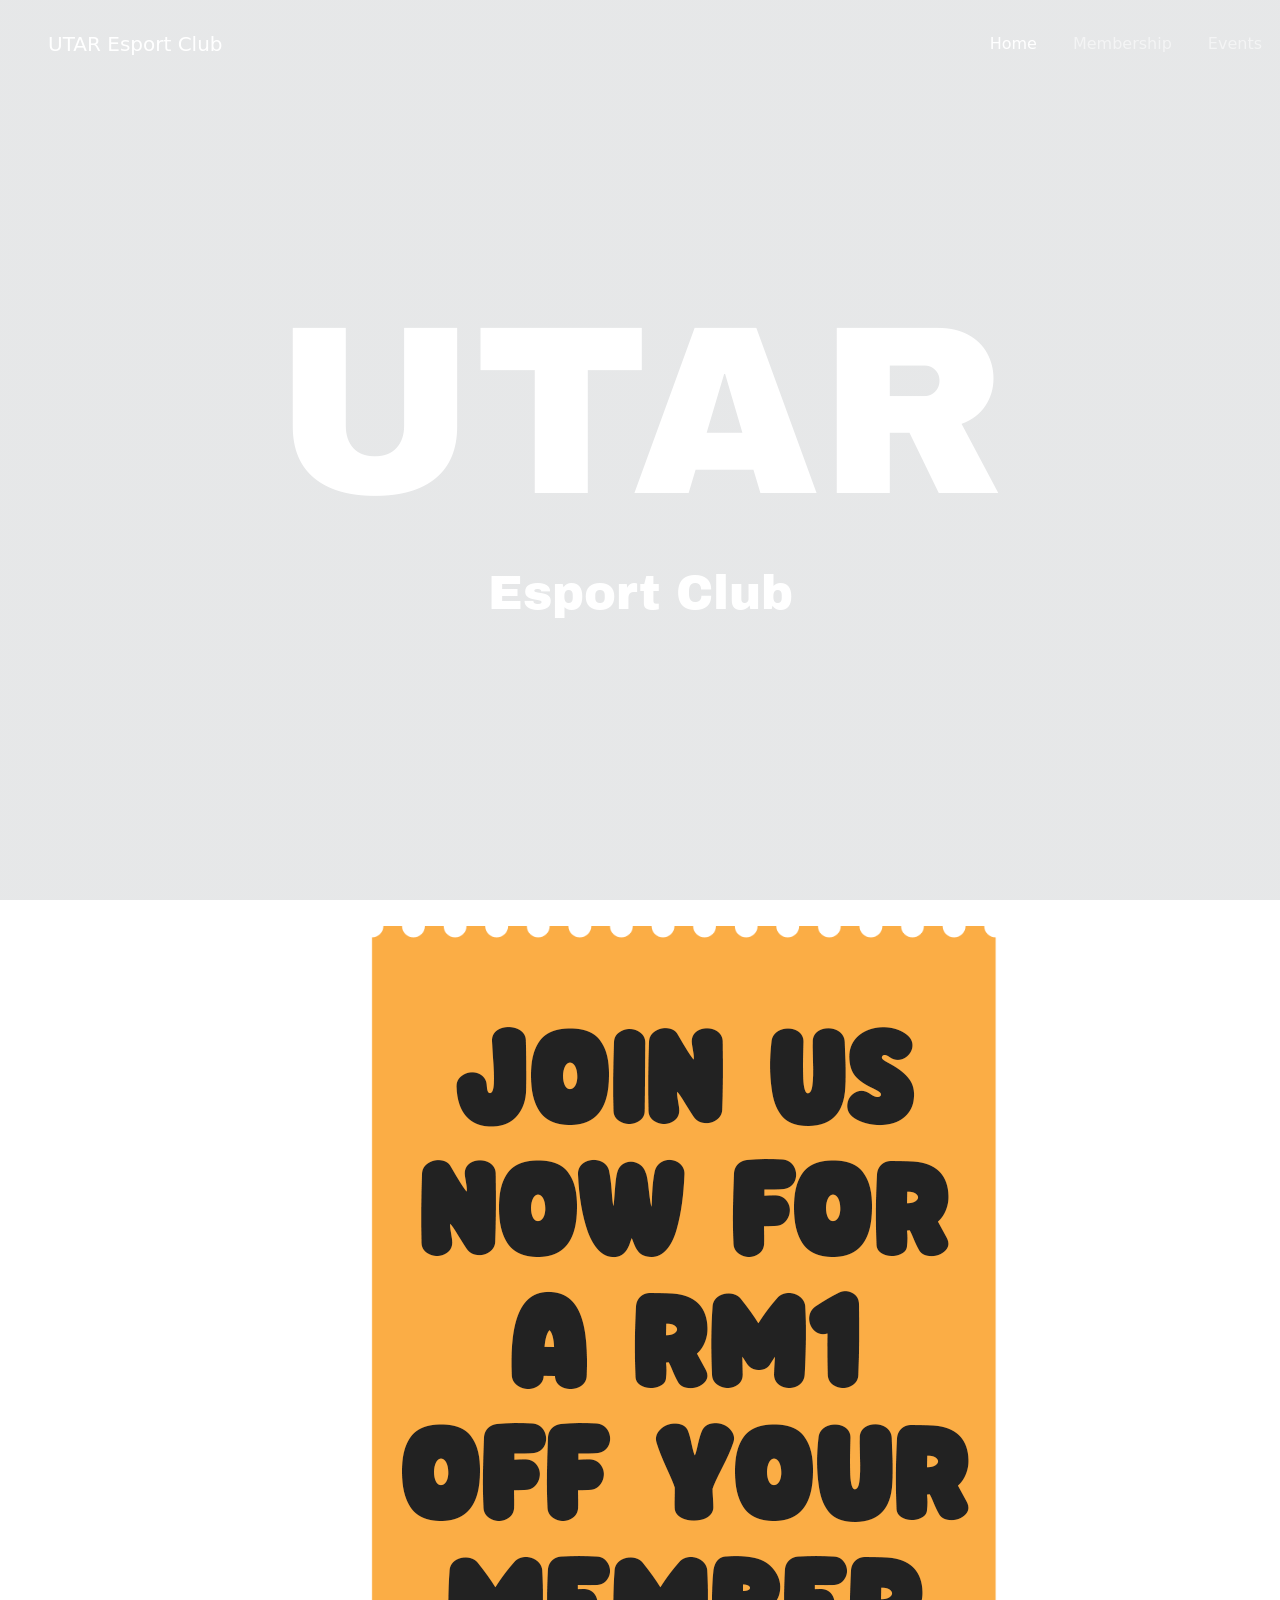
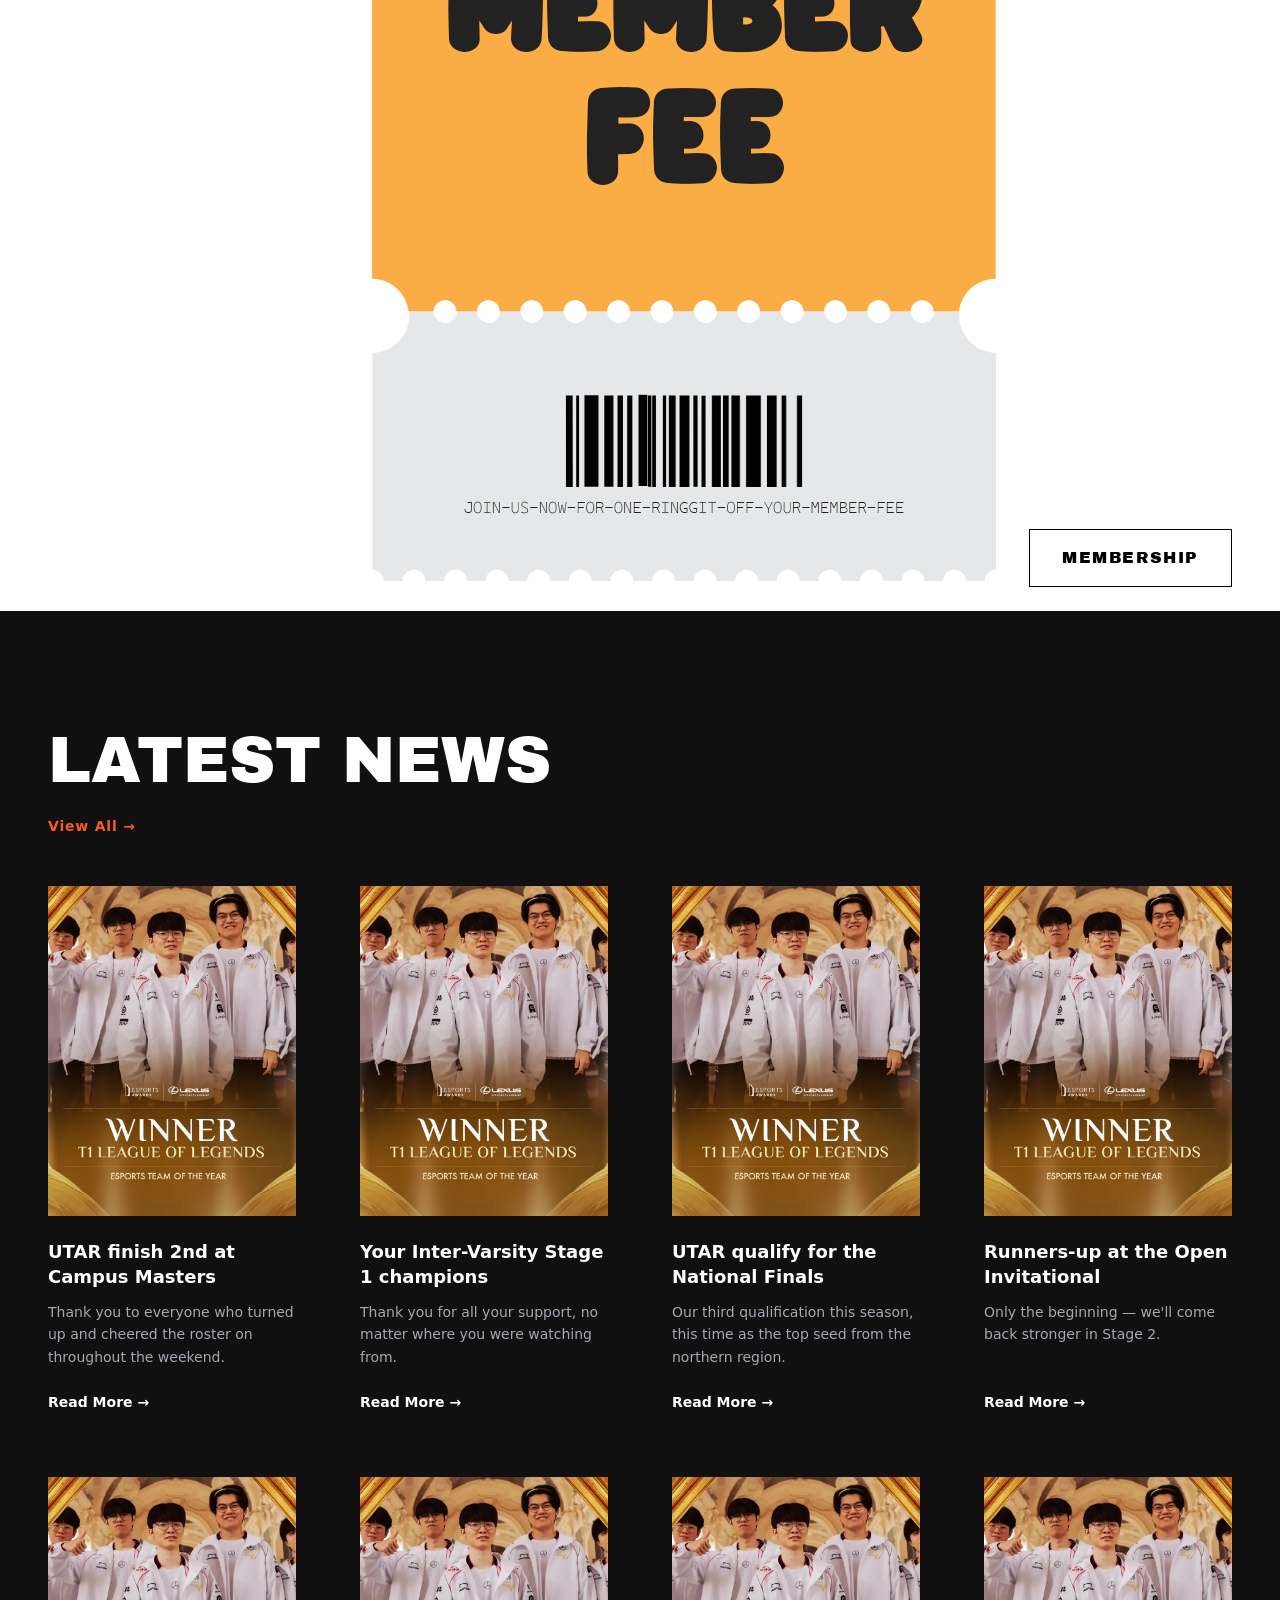
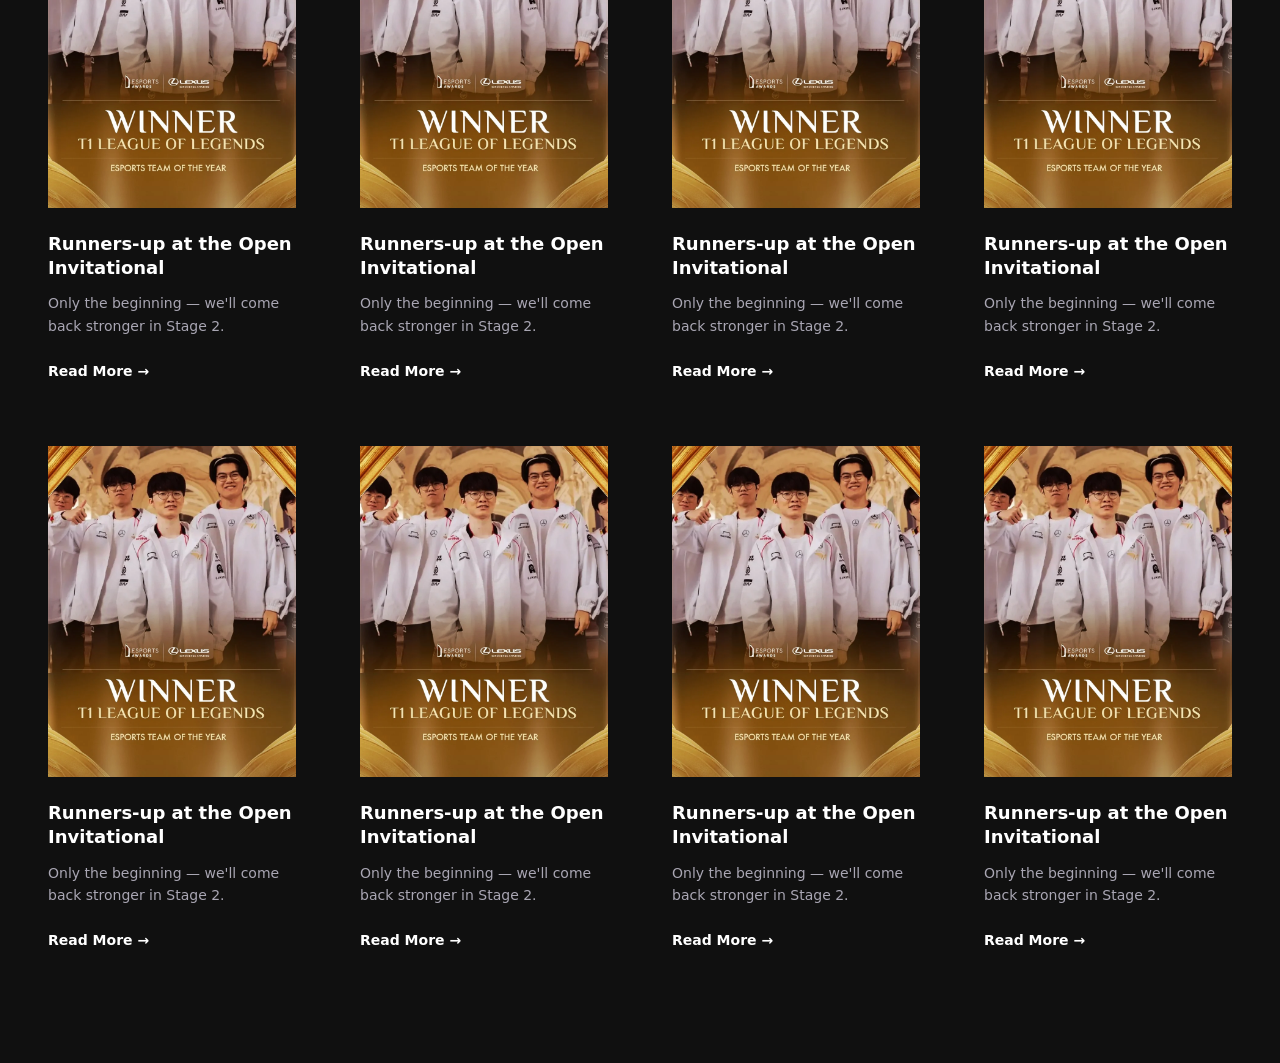
==== index.html @ b2837251 "frontend: added spec sheet for membership plan" ====
<!doctype html>
<html lang="en">

    <head>
        <meta charset="utf-8">
        <meta name="viewport" content="width=device-width, initial-scale=1">
        <title>UTAR Esport Website</title>
        <link href="https://cdn.jsdelivr.net/npm/bootstrap@5.3.8/dist/css/bootstrap.min.css" rel="stylesheet"
            integrity="sha384-sRIl4kxILFvY47J16cr9ZwB07vP4J8+LH7qKQnuqkuIAvNWLzeN8tE5YBujZqJLB" crossorigin="anonymous">
        <link href="style.css" rel="stylesheet">
        <link rel="preconnect" href="https://fonts.googleapis.com">
        <link rel="preconnect" href="https://fonts.gstatic.com" crossorigin>
        <link rel="preconnect" href="https://fonts.googleapis.com">
        <link rel="preconnect" href="https://fonts.gstatic.com" crossorigin>
        <link
            href="https://fonts.googleapis.com/css2?family=Archivo+Black&family=Bitcount+Prop+Single:wght@100..900&display=swap"
            rel="stylesheet">
    </head>

    <body>
        <nav class="navbar navbar-expand-lg" data-bs-theme="dark">
            <a class="navbar-brand mx-5" href="index.html">UTAR Esport Club</a>
            <button class="navbar-toggler me-3" type="button" data-bs-toggle="collapse"
            
                data-bs-target="#navbarNavAltMarkup"
                aria-controls="navbarNavAltMarkup" aria-expanded="false" aria-label="Toggle navigation">
                <span class="navbar-toggler-icon"></span>
            </button>
            <div class="collapse navbar-collapse justify-content-center" id="navbarNavAltMarkup">
                <div class="navbar-nav ms-auto">
                    <a class="nav-item nav-link active" aria-current="page" href="index.html">Home</a>
                    <a class="nav-item nav-link" href="membership.html">Membership</a>
                    <a class="nav-item nav-link" href="#">Events</a>

                </div>
            </div>
        </nav>
        <section class="hero">
            <div class="container text-center ">
                <h1 class="hero-text">UTAR</h1>
                <h2 class="hero-text2">Esport Club</h2>




            </div>
        </section>
        <div
            class="container-fluid second-container d-flex flex-column flex-md-row justify-content-between align-items-md-center py-4">
            <div>
                <h1 class="fw-bolder archivo-black-regular mb-0 text-white">JOIN US</h1>
                <h1 class="fw-bolder archivo-black-regular mb-0 text-white">NOW</h1>
            </div>
            <img src = "images/TICKET.png">
            <a href="membership.html" class="btn btn-primary btn-lg align-self-md-end">MEMBERSHIP</a>
        </div>
       
        <div class="news">
            <h1 class="archivo-black-regular">LATEST NEWS</h1>
            <a class="view-all" href="#">View All <span aria-hidden="true">&rarr;</span></a>

            <div class="news-grid">
                <article class="news-card">
                    <img src="images/news-1.webp" alt="UTAR roster on stage at the campus finals">
                    <h3 class="news-card-title">UTAR finish 2nd at Campus Masters</h3>
                    <p class="news-card-text">Thank you to everyone who turned up and cheered the roster on
                        throughout the weekend.</p>
                    <a class="news-card-link" href="#">Read More <span aria-hidden="true">&rarr;</span></a>
                </article>

                <article class="news-card">
                    <img src="images/news-1.webp" alt="Team celebrating with the Inter-Varsity trophy">
                    <h3 class="news-card-title">Your Inter-Varsity Stage 1 champions</h3>
                    <p class="news-card-text">Thank you for all your support, no matter where you were watching
                        from.</p>
                    <a class="news-card-link" href="#">Read More <span aria-hidden="true">&rarr;</span></a>
                </article>

                <article class="news-card">
                    <img src="images/news-1.webp" alt="Players qualifying for the national finals">
                    <h3 class="news-card-title">UTAR qualify for the National Finals</h3>
                    <p class="news-card-text">Our third qualification this season, this time as the top seed from
                        the northern region.</p>
                    <a class="news-card-link" href="#">Read More <span aria-hidden="true">&rarr;</span></a>
                </article>

                <article class="news-card">
                    <img src="images/news-1.webp" alt="Roster holding up second place medals">
                    <h3 class="news-card-title">Runners-up at the Open Invitational</h3>
                    <p class="news-card-text">Only the beginning &mdash; we'll come back stronger in Stage 2.</p>
                    <a class="news-card-link" href="#">Read More <span aria-hidden="true">&rarr;</span></a>
                </article>
                 <article class="news-card">
                    <img src="images/news-1.webp" alt="Roster holding up second place medals">
                    <h3 class="news-card-title">Runners-up at the Open Invitational</h3>
                    <p class="news-card-text">Only the beginning &mdash; we'll come back stronger in Stage 2.</p>
                    <a class="news-card-link" href="#">Read More <span aria-hidden="true">&rarr;</span></a>
                </article>
                 <article class="news-card">
                    <img src="images/news-1.webp" alt="Roster holding up second place medals">
                    <h3 class="news-card-title">Runners-up at the Open Invitational</h3>
                    <p class="news-card-text">Only the beginning &mdash; we'll come back stronger in Stage 2.</p>
                    <a class="news-card-link" href="#">Read More <span aria-hidden="true">&rarr;</span></a>
                </article>
                 <article class="news-card">
                    <img src="images/news-1.webp" alt="Roster holding up second place medals">
                    <h3 class="news-card-title">Runners-up at the Open Invitational</h3>
                    <p class="news-card-text">Only the beginning &mdash; we'll come back stronger in Stage 2.</p>
                    <a class="news-card-link" href="#">Read More <span aria-hidden="true">&rarr;</span></a>
                </article>
                 <article class="news-card">
                    <img src="images/news-1.webp" alt="Roster holding up second place medals">
                    <h3 class="news-card-title">Runners-up at the Open Invitational</h3>
                    <p class="news-card-text">Only the beginning &mdash; we'll come back stronger in Stage 2.</p>
                    <a class="news-card-link" href="#">Read More <span aria-hidden="true">&rarr;</span></a>
                </article>

                 <article class="news-card">
                    <img src="images/news-1.webp" alt="Roster holding up second place medals">
                    <h3 class="news-card-title">Runners-up at the Open Invitational</h3>
                    <p class="news-card-text">Only the beginning &mdash; we'll come back stronger in Stage 2.</p>
                    <a class="news-card-link" href="#">Read More <span aria-hidden="true">&rarr;</span></a>
                </article>
                 <article class="news-card">
                    <img src="images/news-1.webp" alt="Roster holding up second place medals">
                    <h3 class="news-card-title">Runners-up at the Open Invitational</h3>
                    <p class="news-card-text">Only the beginning &mdash; we'll come back stronger in Stage 2.</p>
                    <a class="news-card-link" href="#">Read More <span aria-hidden="true">&rarr;</span></a>
                </article>
                 <article class="news-card">
                    <img src="images/news-1.webp" alt="Roster holding up second place medals">
                    <h3 class="news-card-title">Runners-up at the Open Invitational</h3>
                    <p class="news-card-text">Only the beginning &mdash; we'll come back stronger in Stage 2.</p>
                    <a class="news-card-link" href="#">Read More <span aria-hidden="true">&rarr;</span></a>
                </article>
                 <article class="news-card">
                    <img src="images/news-1.webp" alt="Roster holding up second place medals">
                    <h3 class="news-card-title">Runners-up at the Open Invitational</h3>
                    <p class="news-card-text">Only the beginning &mdash; we'll come back stronger in Stage 2.</p>
                    <a class="news-card-link" href="#">Read More <span aria-hidden="true">&rarr;</span></a>
                </article>
            </div>
        </div>

        <script src="https://cdn.jsdelivr.net/npm/@popperjs/core@2.11.8/dist/umd/popper.min.js"
            integrity="sha384-I7E8VVD/ismYTF4hNIPjVp/Zjvgyol6VFvRkX/vR+Vc4jQkC+hVqc2pM8ODewa9r"
            crossorigin="anonymous"></script>
        <script src="https://cdn.jsdelivr.net/npm/bootstrap@5.3.8/dist/js/bootstrap.min.js"
            integrity="sha384-G/EV+4j2dNv+tEPo3++6LCgdCROaejBqfUeNjuKAiuXbjrxilcCdDz6ZAVfHWe1Y"
            crossorigin="anonymous"></script>
    </body>

</html>
---- style.css ----
body {
    background-color: #FFFFFF;
}

/* Scroll snapping: a scroll gesture settles on the start of the next
   section rather than stopping halfway between two of them. */
html {
    scroll-snap-type: y proximity;
    scroll-behavior: smooth;
}

.hero,
.second-container,
.membership,
.news {
    scroll-snap-align: start;
}

/* Snapping and smooth scrolling both animate the viewport, which can
   trigger motion sickness. Respect the OS-level "reduce motion" setting. */
@media (prefers-reduced-motion: reduce) {
    html {
        scroll-snap-type: none;
        scroll-behavior: auto;
    }
}

.navbar {
    position: absolute;
    top: 0;
    left: 0;
    right: 0;
    z-index: 10;

    background-color: transparent;
    padding-top: 1.5rem;
}

/* The collapsed menu needs its own backdrop, or it opens as
   unreadable text floating over the hero image. */
@media (max-width: 991.98px) {
    .navbar-collapse {
        background-color: rgba(0, 0, 0, 0.85);
        padding: 1rem;
    }
}

.nav-item {
    margin-left: 10px;
    margin-right: 10px;
}

.hero {
    background-image:
        linear-gradient(rgba(12, 24, 33, 0.1), rgba(12, 24, 33, 0.1)),
        url("images/hero.png");
    background-size: cover;
    background-position: center;

    min-height: 100vh;
    display: flex;
    align-items: center;

    color: #ffffff;
}

.hero-container {
    background-color: #FA5B1C;
}

.hero-text {
    font-size: 15rem;
    font-family: "Archivo Black";
    font-weight: 400;
    color: #ffffff;

}

.lead {
    max-width: auto;
    background-color: #FA5B1C;
}

.hero-text2 {
    font-size: 3rem;
    font-family: "Archivo Black";
}

.btn {
    background-color: #ffffff;
    font-size: 1rem;
    border-radius: 0rem;
    color: #000000;
    border-color: #000000;
    font-family: "Archivo Black";
    padding-left: 2rem;
    padding-right: 2rem;
    padding-top: 1rem;
    padding-bottom: 1rem;
    letter-spacing: 0.1rem;


}

.btn:hover {
    background-color: #000000;
    border-color: #ffffff;
    color: #ffffff;
}


.second-container {
    display: flex;
    flex-direction: column;
    align-items: center;
    background-color: #ffffff;
    min-height: 20vh;
    padding: 3rem;
}

.plan {
    display: flex;
    flex-direction: column;

    padding: 1.5rem;
    background-color: #ffffff;
    border: 0.5px solid #000000;
}

@media (min-width: 768px) {

    /* Full-screen sections, so each scroll-snap stop lands on a
       section that fills the viewport rather than a partial one.
       Desktop only — forcing 100vh on phones just causes overflow,
       since the content is taller than a phone screen to begin with. */
    .second-container,
    .membership {
        min-height: 100vh;
    }

    .plan {
        flex: 1;
        padding: 3rem;
    }
}

.plan-normal {}

.plan-special {}

.archivo-black-regular {
    font-family: "Archivo Black", sans-serif;
    font-weight: 400;
    font-style: normal;
    font-size: clamp(2rem, 8vw, 4rem);
}

.news {
    background-color: #101010;
    color: #ffffff;
    padding: 4rem 1.5rem;
}

.view-all {
    display: inline-block;
    margin-top: 0.5rem;

    color: #FA5B1C;
    font-size: 0.875rem;
    font-weight: 700;
    letter-spacing: 0.05rem;
    text-decoration: none;
}

.news-grid {
    display: grid;
    grid-template-columns: repeat(auto-fit, minmax(240px, 1fr));
    gap: 4rem;

    margin-top: 3rem;
}

.news-card {
    display: flex;
    flex-direction: column;
}

.news-card img {
    width: 100%;
    aspect-ratio: 3 / 4;
    object-fit: cover;

    margin-bottom: 1.5rem;
}

.news-card-title {
    font-size: 1.125rem;
    font-weight: 700;
    line-height: 1.35;
    margin-bottom: 0.75rem;
}

.news-card-text {
    font-size: 0.875rem;
    line-height: 1.6;
    color: #a9a6b3;
    margin-bottom: 1.5rem;
}

.news-card-link {
    margin-top: auto;

    color: #ffffff;
    font-size: 0.875rem;
    font-weight: 700;
    text-decoration: none;
}

.news-card-link:hover,
.view-all:hover {
    color: #FA5B1C;
    text-decoration: underline;
}

@media (min-width: 768px) {
    .news {
        padding: 7rem 3rem;
    }
}


hr {
    height: 1px;
    /* Sets the thickness */
    background-color: #333;
    /* Sets the line color */
    border: none;
}

.text-highlight {
    color: #FA5B1C;
    font-weight: bolder;


}

.membership-description {
    margin-top: 1em;
    font-size: clamp(1rem, 3.5vw, 1.5rem);
}


/* ==========================================================
   membership.html  ·  pricing page
   Everything below is scoped to .pricing-* so it cannot leak
   into the .plan teaser panels on index.html.
   ========================================================== */

.pricing-page {
    background-color: #101010;
    color: #ffffff;
    min-height: 100vh;
}

.pricing-header {
    text-align: center;
    /* The navbar is position:absolute, so it takes up no space in
       the flow. This top padding is what stops it overlapping. */
    padding: 8rem 1.5rem 3rem;
}

.pricing-eyebrow {
    color: #a9a6b3;
    font-size: 0.875rem;
    letter-spacing: 0.15rem;
    margin-bottom: 0.5rem;
}

.pricing-subtitle {
    color: #a9a6b3;
    font-size: clamp(1rem, 2.5vw, 1.125rem);
    max-width: 40rem;
    margin: 1rem auto 3rem;
}

.pricing-grid {
    display: grid;
    grid-template-columns: repeat(auto-fit, minmax(320px, 1fr));
    gap: 1.5rem;

    max-width: 72rem;
    margin: 0 auto;
    padding: 0 1.5rem 6rem;
}

.pricing-card {
    display: flex;
    flex-direction: column;

    background-color: #171717;
    border: 1px solid #2f2f2f;
    border-radius: 1rem;
    padding: 2rem;
}

.pricing-card-title {
    font-family: "Archivo Black", sans-serif;
    font-size: clamp(1.5rem, 4vw, 2rem);
    margin-bottom: 0.75rem;
}

.pricing-card-desc {
    color: #a9a6b3;
    font-size: 0.95rem;
    line-height: 1.6;
}

.pricing-price {
    font-family: "Archivo Black", sans-serif;
    font-size: clamp(2rem, 6vw, 3rem);
    margin-bottom: 1.5rem;
}

.pricing-period {
    /* Step back out of Archivo Black, which only ships one very heavy
       weight and would swamp the price it sits next to. */
    font-family: var(--bs-body-font-family);
    font-size: 1rem;
    font-weight: 400;
    color: #a9a6b3;
}

.pricing-cta {
    width: 100%;
    border-radius: 999px;
    margin-bottom: 2rem;
    text-align: center;
}

.pricing-included {
    font-weight: 700;
    margin-bottom: 1.25rem;
}

.pricing-features {
    list-style: none;
    padding-left: 0;
    margin-bottom: 2rem;
}

.pricing-features li {
    display: flex;
    gap: 0.75rem;
    align-items: start;

    font-size: 0.95rem;
    line-height: 1.6;
    margin-bottom: 1rem;
}

/* .text-highlight carries its own margin-right for the index.html
   markers; here the flex gap already handles the spacing. */
.pricing-features .text-highlight {
    margin-right: 0;
}

/* Pins the footnote to the bottom of the card so the two cards line
   up even when one has more features. Same trick as .news-card-link. */
.pricing-footnote {
    margin-top: auto;
    font-size: 0.8rem;
    line-height: 1.5;
    color: #7c7a85;
    margin-bottom: 0;
}


.container-spec-sheet {
    display: flex;
    /* Column, so the heading stacks above the table instead of sitting
       next to it. align-items centers them on the cross axis. */
    flex-direction: column;
    align-items: center;
    padding-bottom: 4rem;
}

.spec-sheet-title {
    font-family: "Archivo Black", sans-serif;
    font-size: clamp(1.5rem, 4vw, 2.5rem);
    text-align: center;
    margin-bottom: 0.75rem;
}

.spec-sheet-subtitle {
    color: #a9a6b3;
    text-align: center;
    max-width: 40rem;
    margin-bottom: 2.5rem;
}

table {
    width: 75%;
    table-layout: fixed;
    border-collapse: collapse;

    

}

th,
td {
    background-color: #171717;
    border: none;
    border-bottom: 0.5px solid #555555;
    text-align: center;
    padding: 0.5em;
    

}

th{
    color:#7f7f7f;
}

.left-data{
    text-align:left;
    padding-left: 30px;
    color:#ffffff;
    font-weight:400;
}

.left-header{
    text-align:left;
    padding-left: 30px;

}
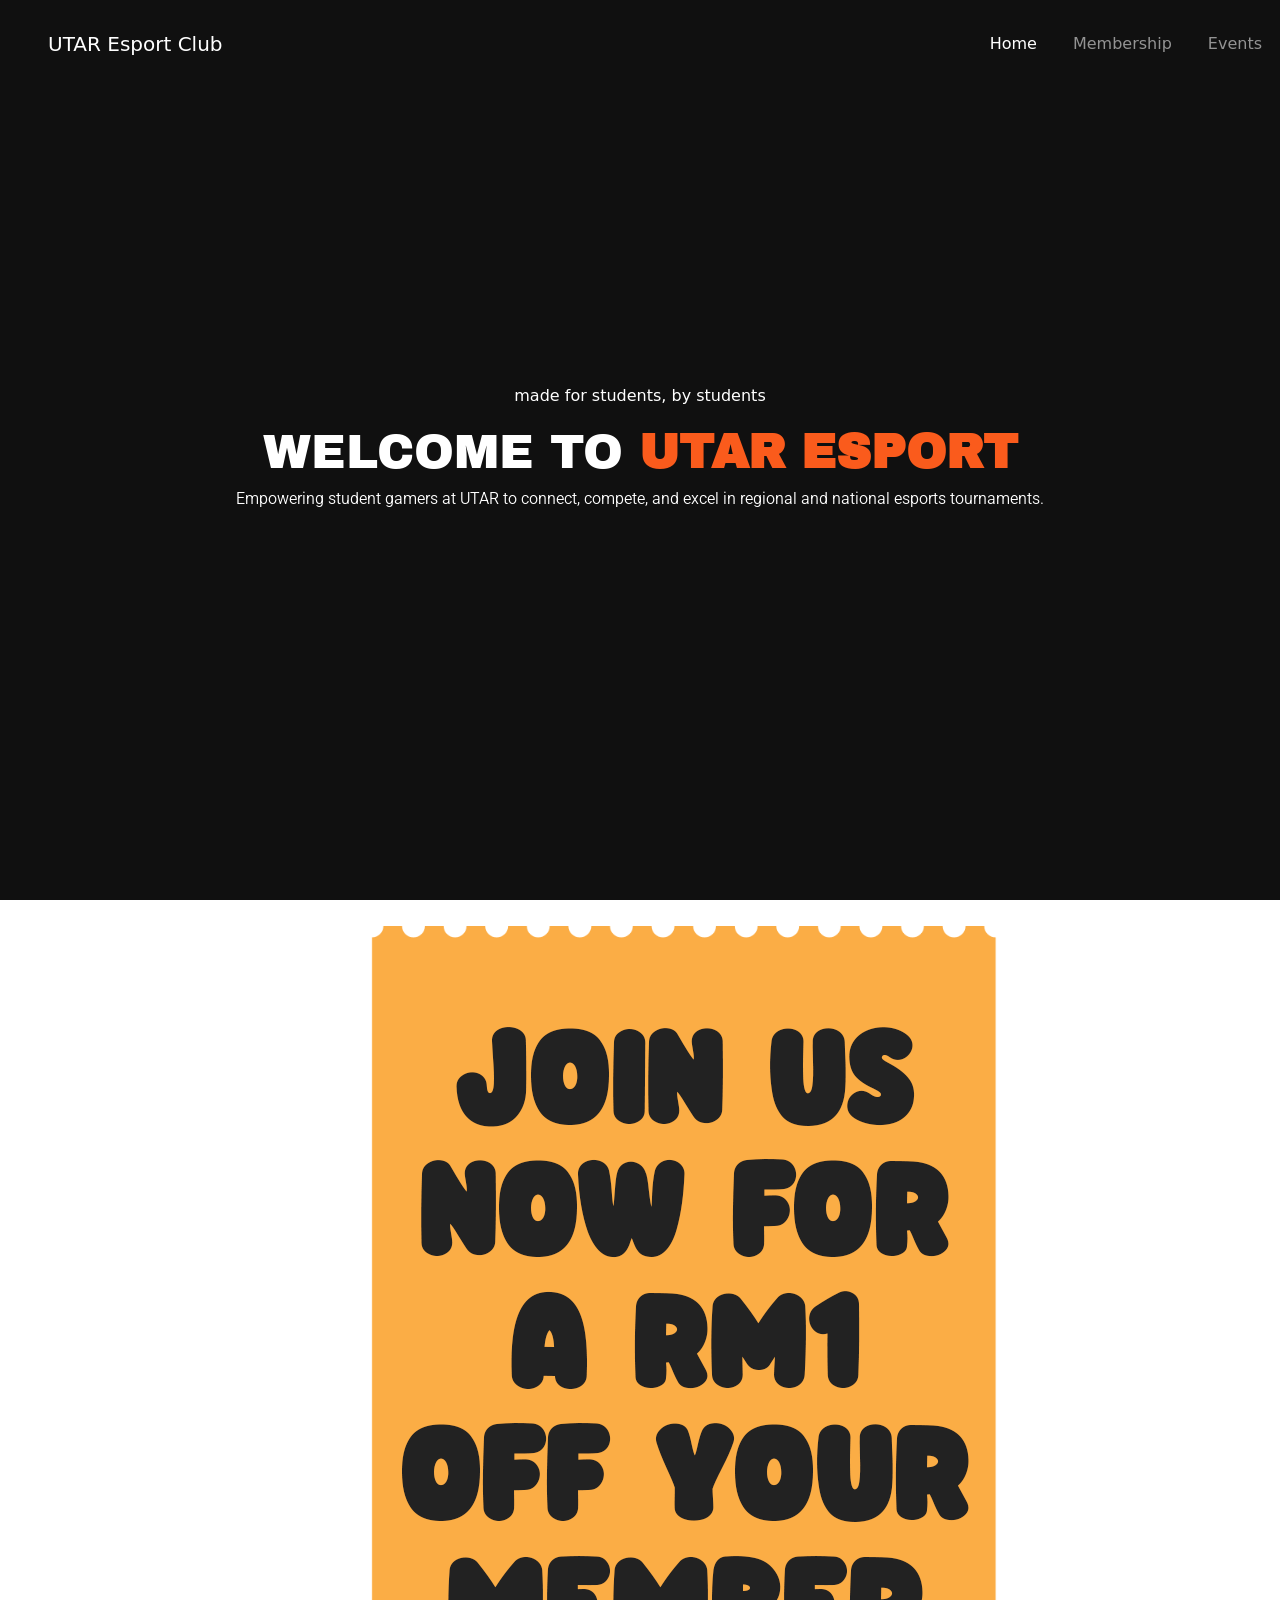
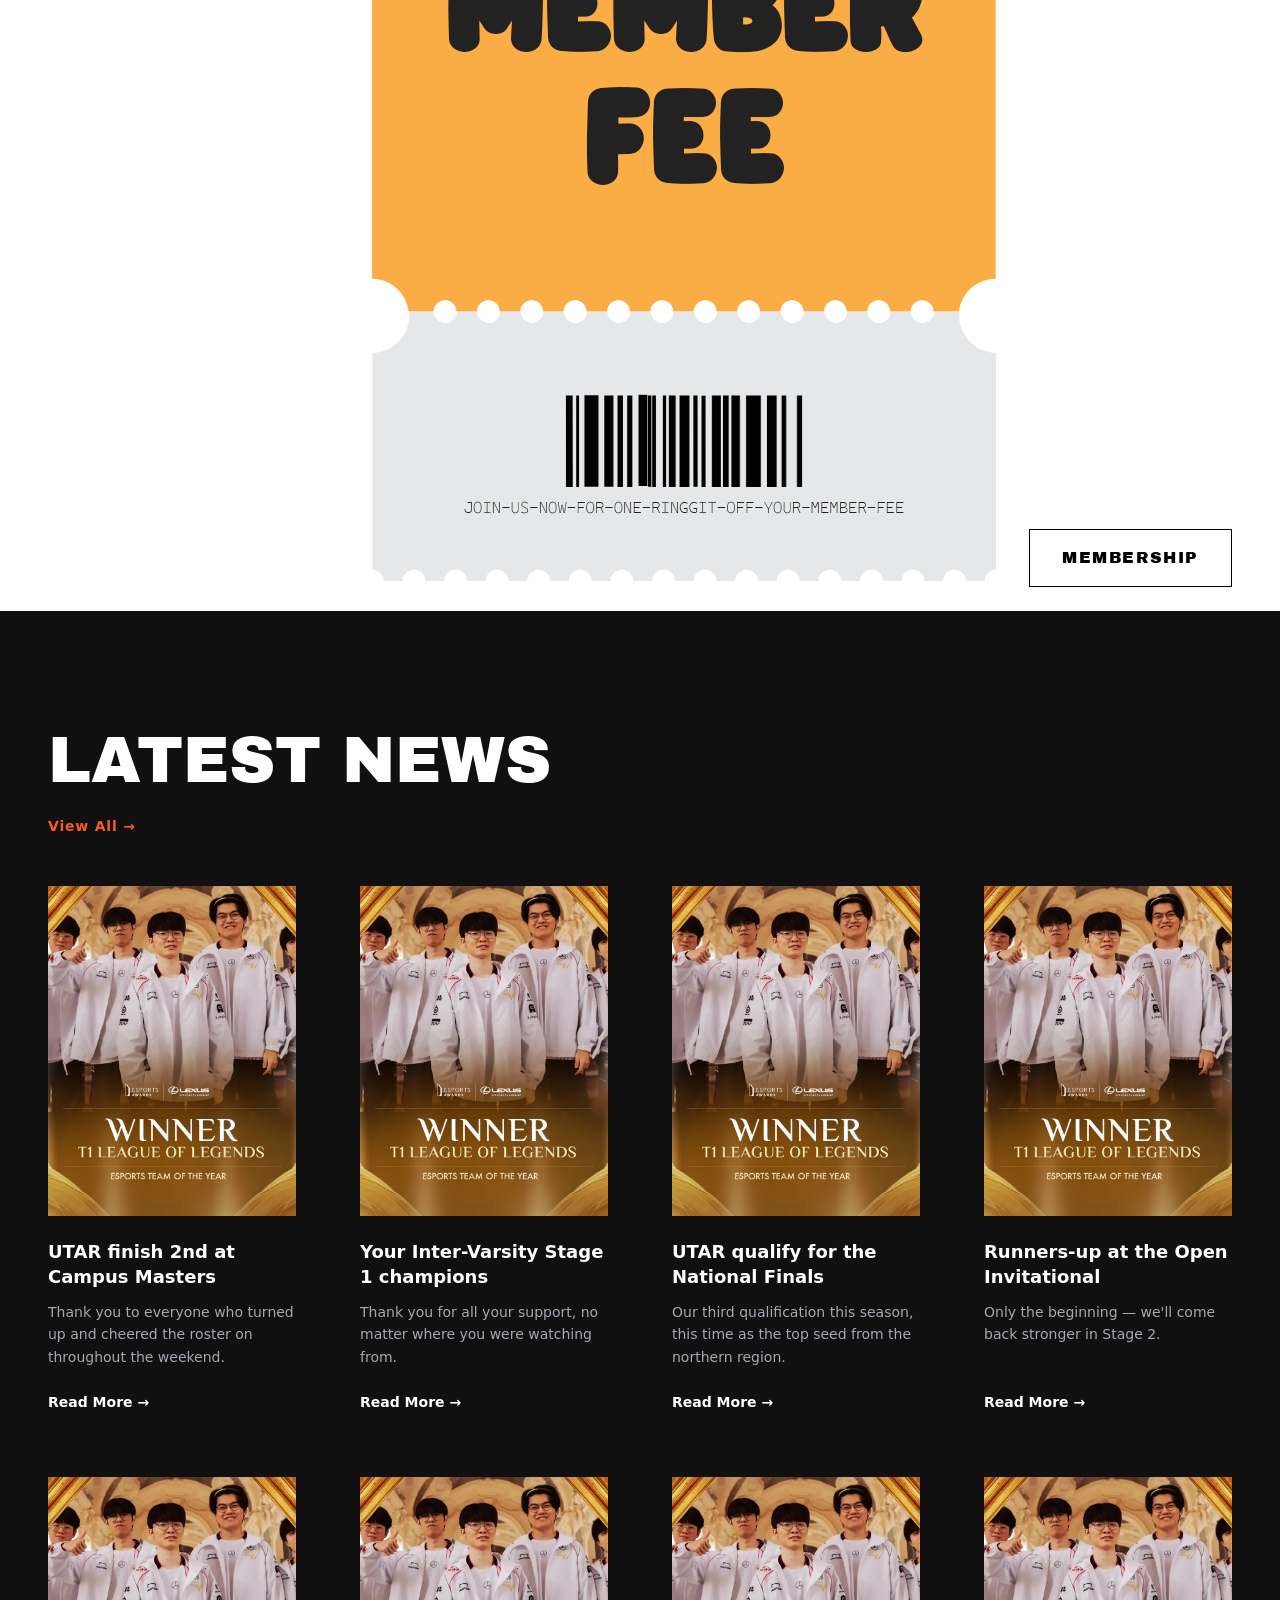
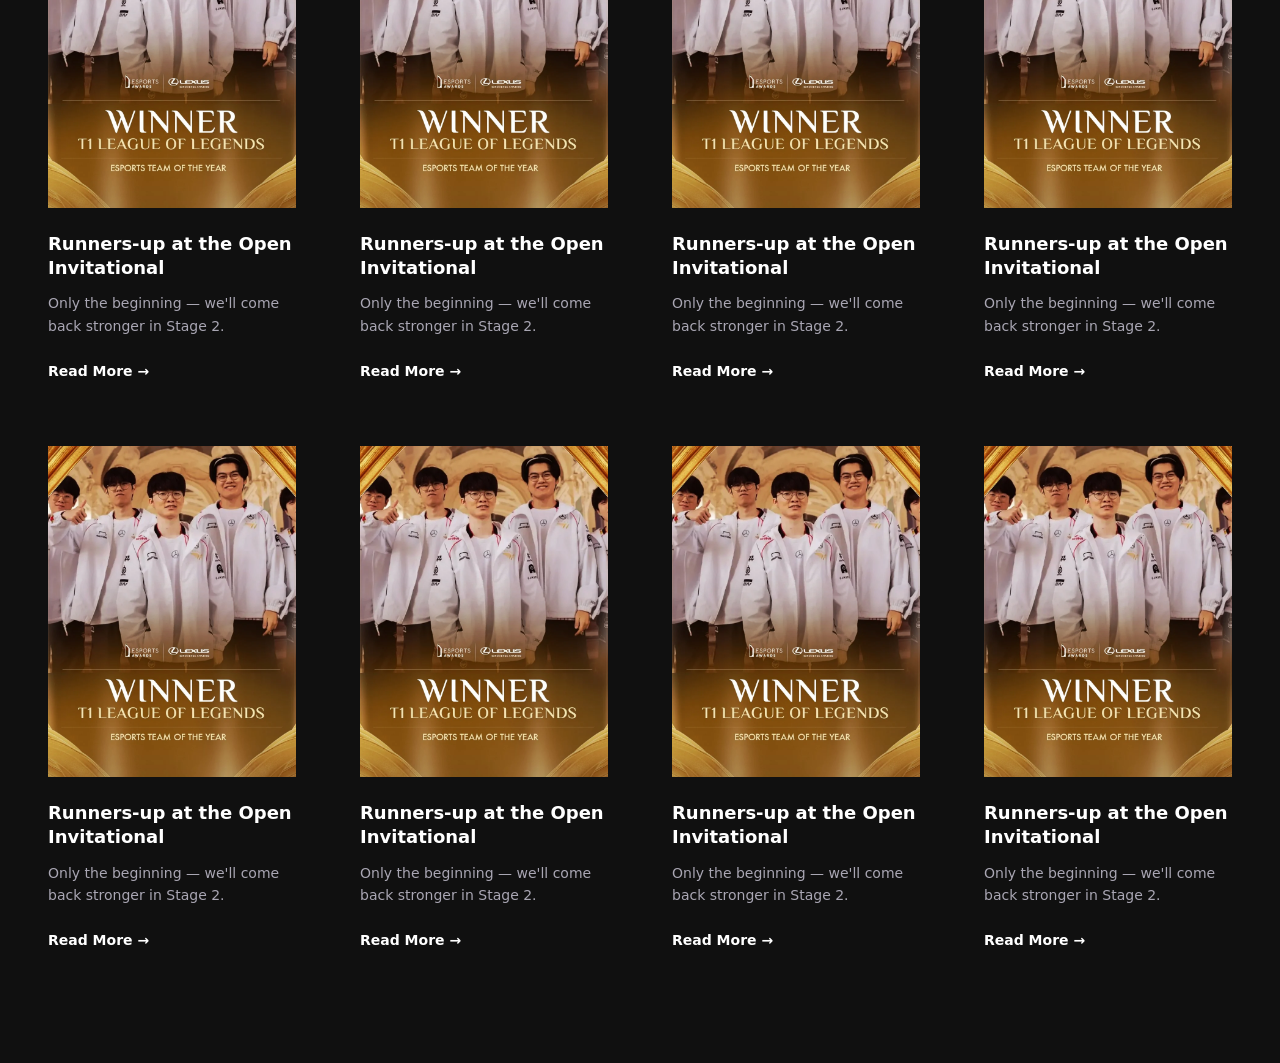
==== commit 331dcb44: "visual changes:" ====
--- a/index.html
+++ b/index.html
@@ -12,8 +12,10 @@
         <link rel="preconnect" href="https://fonts.gstatic.com" crossorigin>
         <link rel="preconnect" href="https://fonts.googleapis.com">
         <link rel="preconnect" href="https://fonts.gstatic.com" crossorigin>
+        <link <link rel="preconnect" href="https://fonts.googleapis.com">
+        <link rel="preconnect" href="https://fonts.gstatic.com" crossorigin>
         <link
-            href="https://fonts.googleapis.com/css2?family=Archivo+Black&family=Bitcount+Prop+Single:wght@100..900&display=swap"
+            href="https://fonts.googleapis.com/css2?family=Archivo+Black&family=Bitcount+Prop+Single:wght@100..900&family=Roboto:ital,wght@0,100..900;1,100..900&family=Rubik+Spray+Paint&display=swap"
             rel="stylesheet">
     </head>
 
@@ -21,9 +23,8 @@
         <nav class="navbar navbar-expand-lg" data-bs-theme="dark">
             <a class="navbar-brand mx-5" href="index.html">UTAR Esport Club</a>
             <button class="navbar-toggler me-3" type="button" data-bs-toggle="collapse"
-            
-                data-bs-target="#navbarNavAltMarkup"
-                aria-controls="navbarNavAltMarkup" aria-expanded="false" aria-label="Toggle navigation">
+                data-bs-target="#navbarNavAltMarkup" aria-controls="navbarNavAltMarkup" aria-expanded="false"
+                aria-label="Toggle navigation">
                 <span class="navbar-toggler-icon"></span>
             </button>
             <div class="collapse navbar-collapse justify-content-center" id="navbarNavAltMarkup">
@@ -36,9 +37,11 @@
             </div>
         </nav>
         <section class="hero">
-            <div class="container text-center ">
-                <h1 class="hero-text">UTAR</h1>
-                <h2 class="hero-text2">Esport Club</h2>
+            <div class="container-sm text-center">
+                <p>made for students, by students</p>
+                <h1 class="hero-text">WELCOME TO <span class="text-highlight">UTAR ESPORT</span></h1>
+                <h2 class="hero-text2">Empowering student gamers at UTAR to connect, compete, and excel in regional and
+                    national esports tournaments.</h2>
 
 
 
@@ -51,10 +54,10 @@
                 <h1 class="fw-bolder archivo-black-regular mb-0 text-white">JOIN US</h1>
                 <h1 class="fw-bolder archivo-black-regular mb-0 text-white">NOW</h1>
             </div>
-            <img src = "images/TICKET.png">
+            <a href="membership.html"><img src="images/TICKET.png"></a>
             <a href="membership.html" class="btn btn-primary btn-lg align-self-md-end">MEMBERSHIP</a>
         </div>
-       
+
         <div class="news">
             <h1 class="archivo-black-regular">LATEST NEWS</h1>
             <a class="view-all" href="#">View All <span aria-hidden="true">&rarr;</span></a>
@@ -90,50 +93,50 @@
                     <p class="news-card-text">Only the beginning &mdash; we'll come back stronger in Stage 2.</p>
                     <a class="news-card-link" href="#">Read More <span aria-hidden="true">&rarr;</span></a>
                 </article>
-                 <article class="news-card">
+                <article class="news-card">
                     <img src="images/news-1.webp" alt="Roster holding up second place medals">
                     <h3 class="news-card-title">Runners-up at the Open Invitational</h3>
                     <p class="news-card-text">Only the beginning &mdash; we'll come back stronger in Stage 2.</p>
                     <a class="news-card-link" href="#">Read More <span aria-hidden="true">&rarr;</span></a>
                 </article>
-                 <article class="news-card">
+                <article class="news-card">
                     <img src="images/news-1.webp" alt="Roster holding up second place medals">
                     <h3 class="news-card-title">Runners-up at the Open Invitational</h3>
                     <p class="news-card-text">Only the beginning &mdash; we'll come back stronger in Stage 2.</p>
                     <a class="news-card-link" href="#">Read More <span aria-hidden="true">&rarr;</span></a>
                 </article>
-                 <article class="news-card">
+                <article class="news-card">
                     <img src="images/news-1.webp" alt="Roster holding up second place medals">
                     <h3 class="news-card-title">Runners-up at the Open Invitational</h3>
                     <p class="news-card-text">Only the beginning &mdash; we'll come back stronger in Stage 2.</p>
                     <a class="news-card-link" href="#">Read More <span aria-hidden="true">&rarr;</span></a>
                 </article>
-                 <article class="news-card">
+                <article class="news-card">
                     <img src="images/news-1.webp" alt="Roster holding up second place medals">
                     <h3 class="news-card-title">Runners-up at the Open Invitational</h3>
                     <p class="news-card-text">Only the beginning &mdash; we'll come back stronger in Stage 2.</p>
                     <a class="news-card-link" href="#">Read More <span aria-hidden="true">&rarr;</span></a>
                 </article>
 
-                 <article class="news-card">
+                <article class="news-card">
                     <img src="images/news-1.webp" alt="Roster holding up second place medals">
                     <h3 class="news-card-title">Runners-up at the Open Invitational</h3>
                     <p class="news-card-text">Only the beginning &mdash; we'll come back stronger in Stage 2.</p>
                     <a class="news-card-link" href="#">Read More <span aria-hidden="true">&rarr;</span></a>
                 </article>
-                 <article class="news-card">
+                <article class="news-card">
                     <img src="images/news-1.webp" alt="Roster holding up second place medals">
                     <h3 class="news-card-title">Runners-up at the Open Invitational</h3>
                     <p class="news-card-text">Only the beginning &mdash; we'll come back stronger in Stage 2.</p>
                     <a class="news-card-link" href="#">Read More <span aria-hidden="true">&rarr;</span></a>
                 </article>
-                 <article class="news-card">
+                <article class="news-card">
                     <img src="images/news-1.webp" alt="Roster holding up second place medals">
                     <h3 class="news-card-title">Runners-up at the Open Invitational</h3>
                     <p class="news-card-text">Only the beginning &mdash; we'll come back stronger in Stage 2.</p>
                     <a class="news-card-link" href="#">Read More <span aria-hidden="true">&rarr;</span></a>
                 </article>
-                 <article class="news-card">
+                <article class="news-card">
                     <img src="images/news-1.webp" alt="Roster holding up second place medals">
                     <h3 class="news-card-title">Runners-up at the Open Invitational</h3>
                     <p class="news-card-text">Only the beginning &mdash; we'll come back stronger in Stage 2.</p>
--- a/style.css
+++ b/style.css
@@ -51,9 +51,8 @@
 }
 
 .hero {
-    background-image:
-        linear-gradient(rgba(12, 24, 33, 0.1), rgba(12, 24, 33, 0.1)),
-        url("images/hero.png");
+    background-color: #101010;
+
     background-size: cover;
     background-position: center;
 
@@ -69,7 +68,7 @@
 }
 
 .hero-text {
-    font-size: 15rem;
+    font-size: 3rem;
     font-family: "Archivo Black";
     font-weight: 400;
     color: #ffffff;
@@ -82,8 +81,9 @@
 }
 
 .hero-text2 {
-    font-size: 3rem;
-    font-family: "Archivo Black";
+    font-size: 1rem;
+    font-family: "Roboto";
+    font-weight: 350;
 }
 
 .btn {
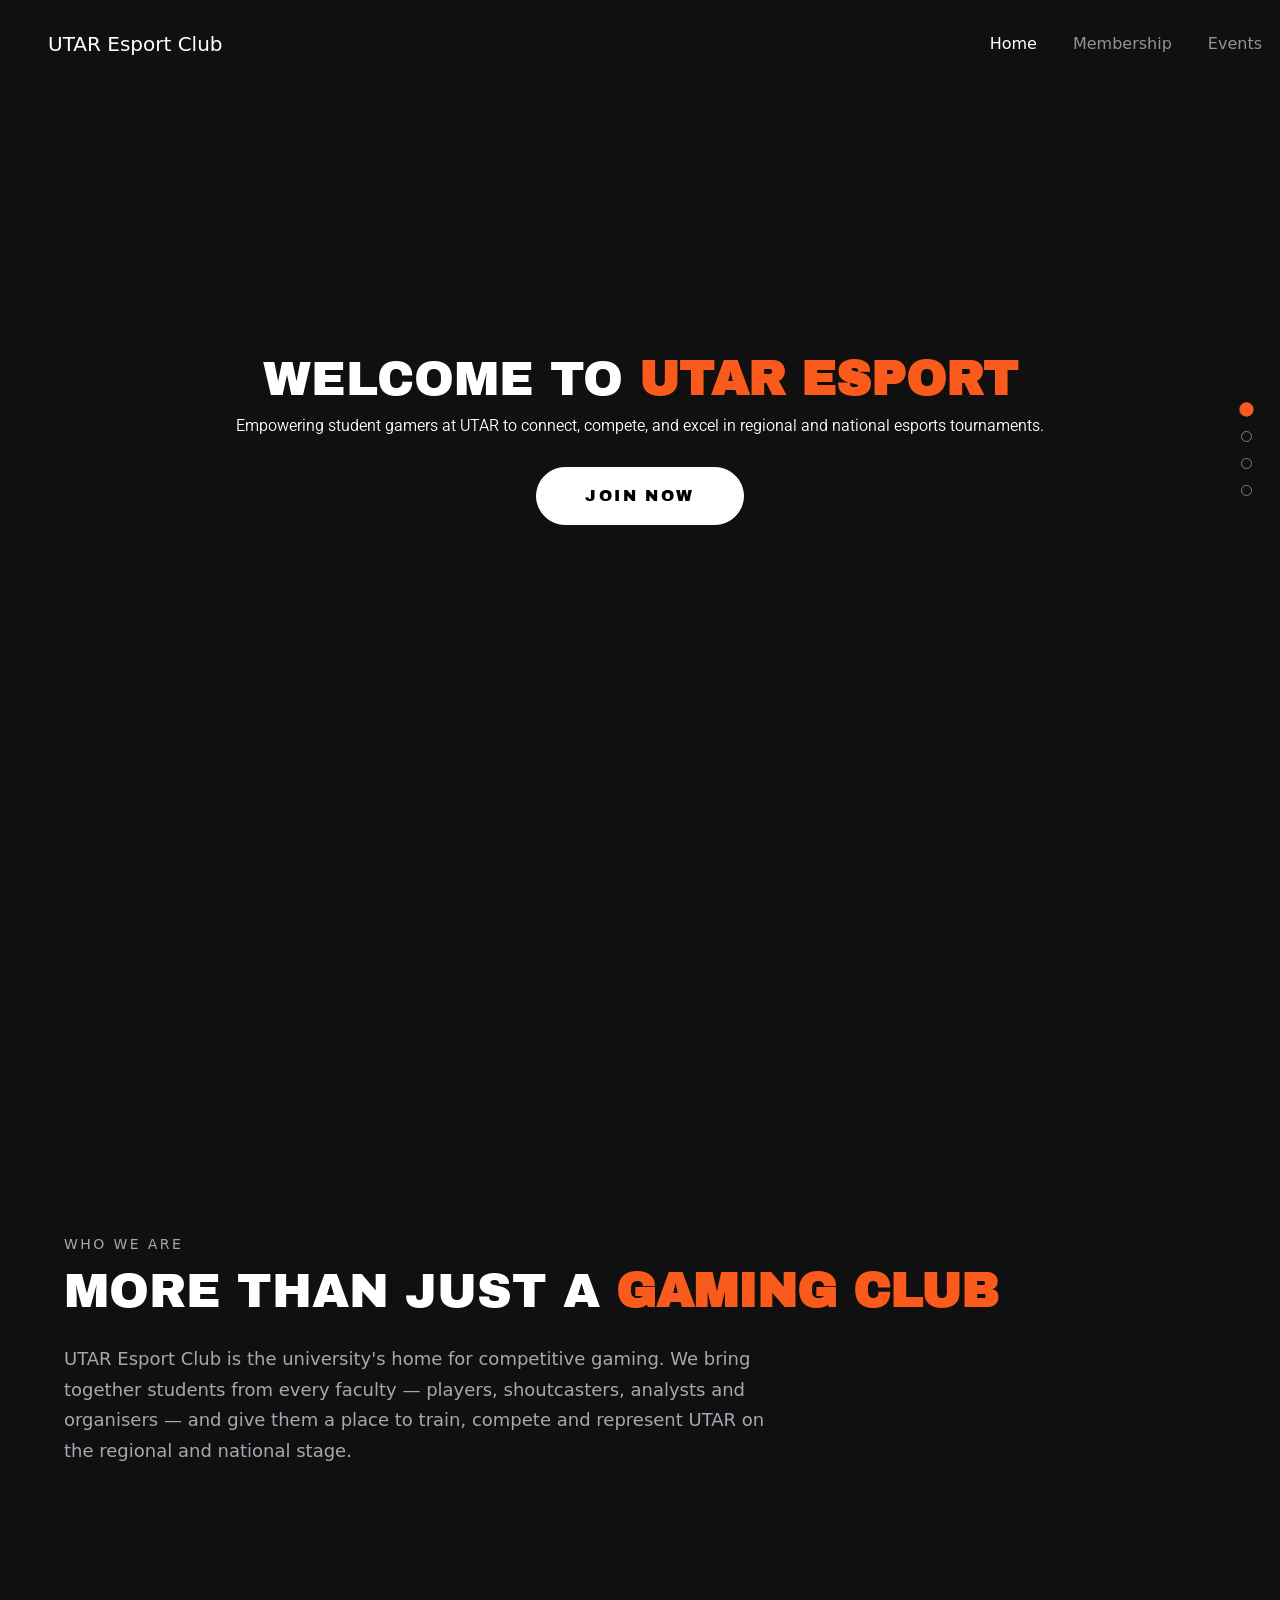
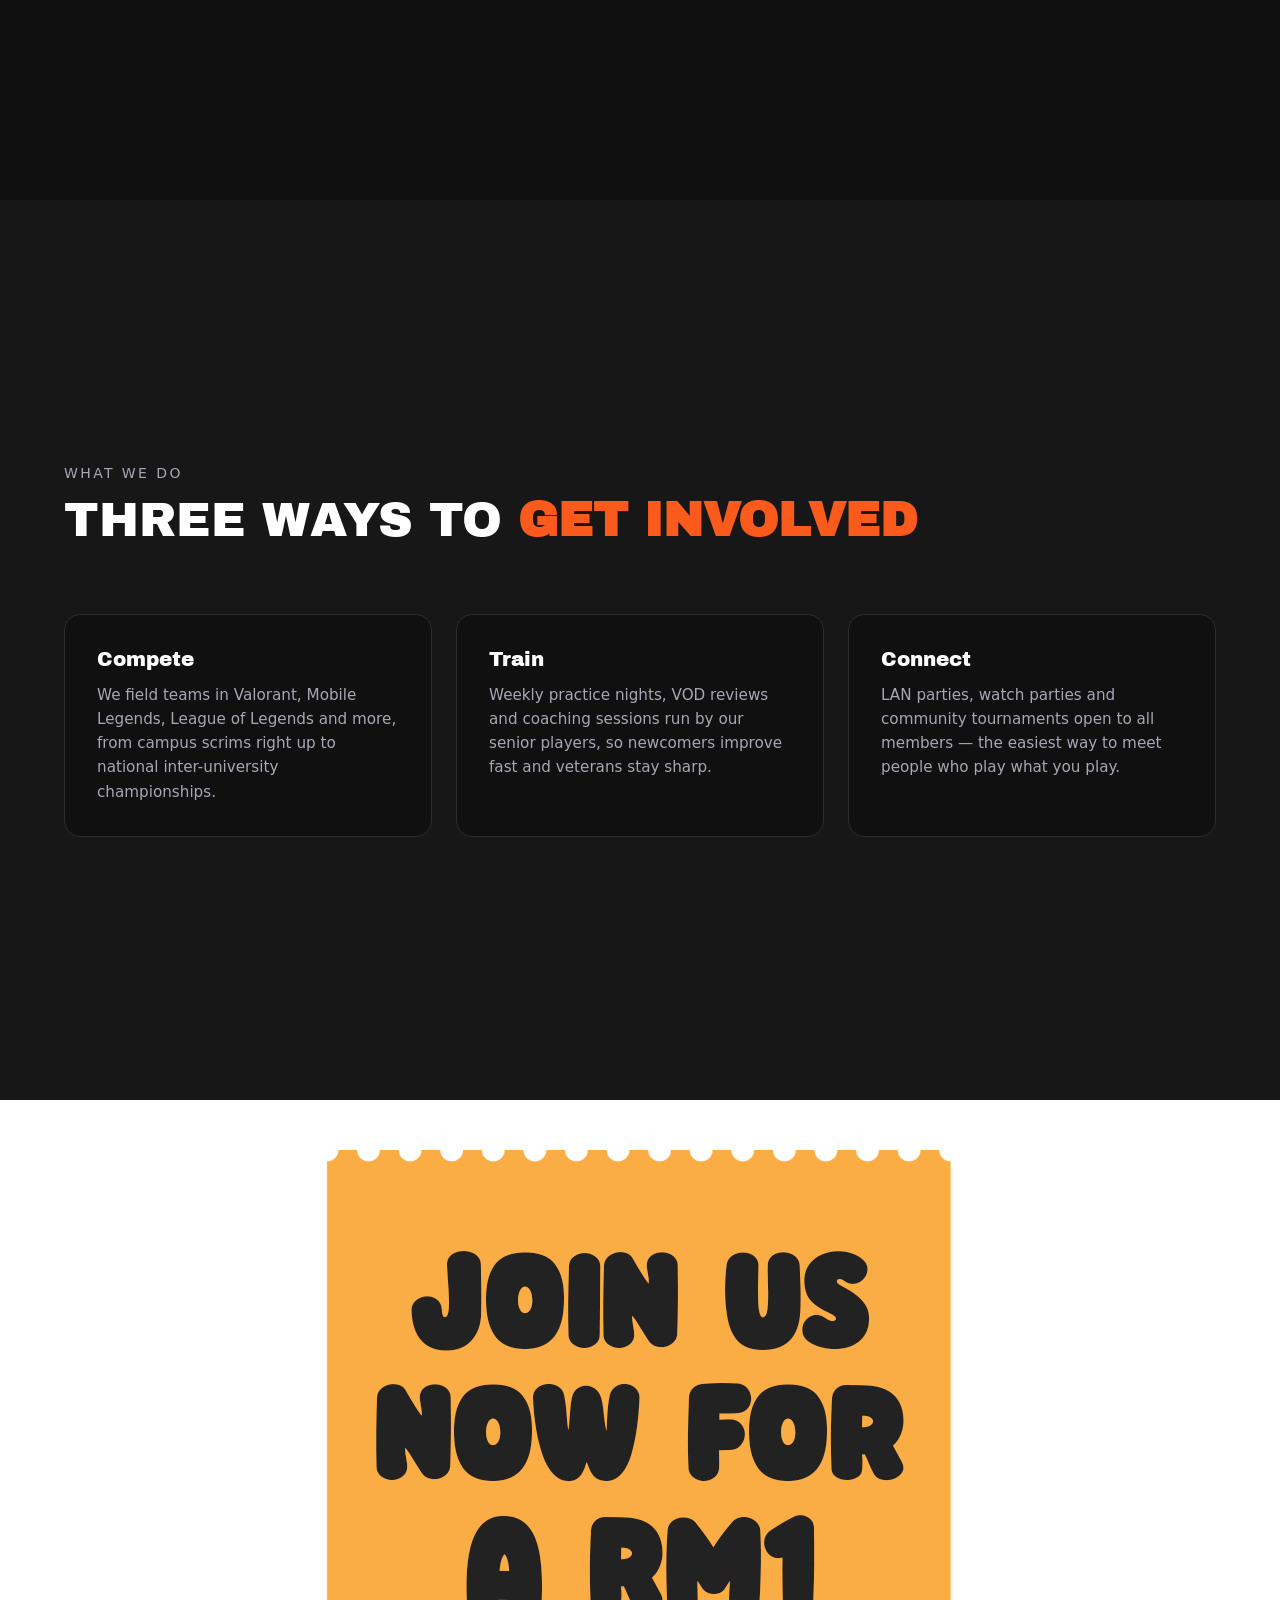
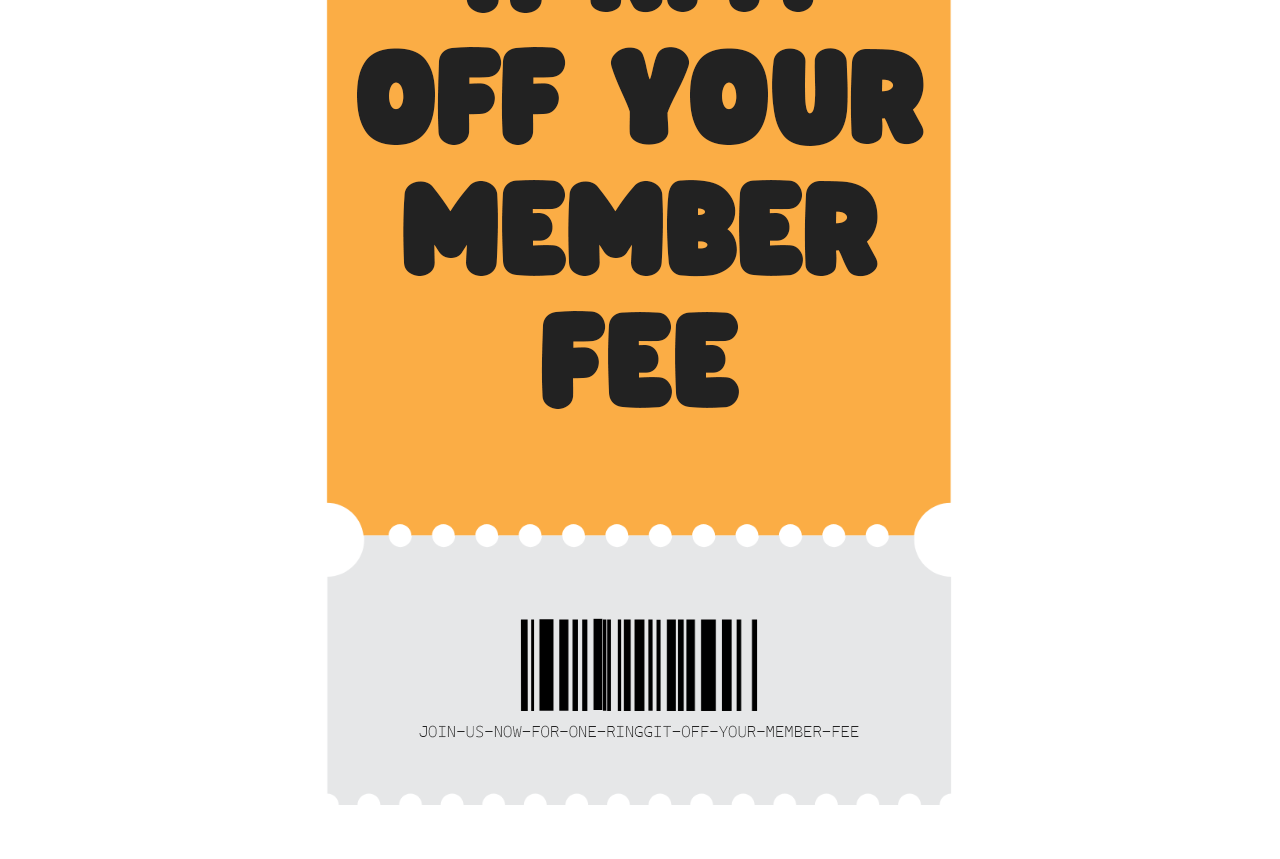
==== commit f412cac7: "added animations and new content in home page" ====
--- a/index.html
+++ b/index.html
@@ -36,121 +36,83 @@
                 </div>
             </div>
         </nav>
-        <section class="hero">
-            <div class="container-sm text-center">
-                <p>made for students, by students</p>
+        <!-- Scroll-spy dots. Built by script.js from the [data-section]
+             elements below, so adding a section is a one-place change. -->
+        <nav class="dot-nav" aria-label="Section navigation"></nav>
+
+        <section class="hero" data-section="Home">
+            <div class="container-sm text-center ">
+
                 <h1 class="hero-text">WELCOME TO <span class="text-highlight">UTAR ESPORT</span></h1>
                 <h2 class="hero-text2">Empowering student gamers at UTAR to connect, compete, and excel in regional and
                     national esports tournaments.</h2>
+                    <button type = "button"class = "btn welcome-section-button">JOIN NOW</button>
 
 
 
 
             </div>
         </section>
-        <div
-            class="container-fluid second-container d-flex flex-column flex-md-row justify-content-between align-items-md-center py-4">
-            <div>
-                <h1 class="fw-bolder archivo-black-regular mb-0 text-white">JOIN US</h1>
-                <h1 class="fw-bolder archivo-black-regular mb-0 text-white">NOW</h1>
+        <section class="about about-who" data-section="Who We Are">
+            <div class="about-inner">
+                <p class="about-eyebrow">WHO WE ARE</p>
+                <h2 class="about-title">MORE THAN JUST A <span class="text-highlight">GAMING CLUB</span></h2>
+                <p class="about-text">
+                    UTAR Esport Club is the university's home for competitive gaming. We bring together students from
+                    every faculty — players, shoutcasters, analysts and organisers — and give them a place to train,
+                    compete and represent UTAR on the regional and national stage.
+                </p>
             </div>
+        </section>
+
+        <section class="about about-what" data-section="What We Do">
+            <div class="about-inner">
+                <p class="about-eyebrow">WHAT WE DO</p>
+                <h2 class="about-title">THREE WAYS TO <span class="text-highlight">GET INVOLVED</span></h2>
+                <div class="about-grid">
+                    <div class="about-card">
+                        <h4 class="about-card-title">Compete</h4>
+                        <p class="about-card-text">
+                            We field teams in Valorant, Mobile Legends, League of Legends and more, from campus
+                            scrims right up to national inter-university championships.
+                        </p>
+                    </div>
+                    <div class="about-card">
+                        <h4 class="about-card-title">Train</h4>
+                        <p class="about-card-text">
+                            Weekly practice nights, VOD reviews and coaching sessions run by our senior players, so
+                            newcomers improve fast and veterans stay sharp.
+                        </p>
+                    </div>
+                    <div class="about-card">
+                        <h4 class="about-card-title">Connect</h4>
+                        <p class="about-card-text">
+                            LAN parties, watch parties and community tournaments open to all members — the easiest
+                            way to meet people who play what you play.
+                        </p>
+                    </div>
+                </div>
+            </div>
+        </section>
+        <!-- data-nav-theme flips the dots to dark ink, since this is the
+             one section with a white background. -->
+        <div class="second-container d-flex flex-row justify-content-center" data-section="Membership"
+            data-nav-theme="light">
+
             <a href="membership.html"><img src="images/TICKET.png"></a>
-            <a href="membership.html" class="btn btn-primary btn-lg align-self-md-end">MEMBERSHIP</a>
+
         </div>
 
-        <div class="news">
-            <h1 class="archivo-black-regular">LATEST NEWS</h1>
-            <a class="view-all" href="#">View All <span aria-hidden="true">&rarr;</span></a>
-
-            <div class="news-grid">
-                <article class="news-card">
-                    <img src="images/news-1.webp" alt="UTAR roster on stage at the campus finals">
-                    <h3 class="news-card-title">UTAR finish 2nd at Campus Masters</h3>
-                    <p class="news-card-text">Thank you to everyone who turned up and cheered the roster on
-                        throughout the weekend.</p>
-                    <a class="news-card-link" href="#">Read More <span aria-hidden="true">&rarr;</span></a>
-                </article>
-
-                <article class="news-card">
-                    <img src="images/news-1.webp" alt="Team celebrating with the Inter-Varsity trophy">
-                    <h3 class="news-card-title">Your Inter-Varsity Stage 1 champions</h3>
-                    <p class="news-card-text">Thank you for all your support, no matter where you were watching
-                        from.</p>
-                    <a class="news-card-link" href="#">Read More <span aria-hidden="true">&rarr;</span></a>
-                </article>
-
-                <article class="news-card">
-                    <img src="images/news-1.webp" alt="Players qualifying for the national finals">
-                    <h3 class="news-card-title">UTAR qualify for the National Finals</h3>
-                    <p class="news-card-text">Our third qualification this season, this time as the top seed from
-                        the northern region.</p>
-                    <a class="news-card-link" href="#">Read More <span aria-hidden="true">&rarr;</span></a>
-                </article>
-
-                <article class="news-card">
-                    <img src="images/news-1.webp" alt="Roster holding up second place medals">
-                    <h3 class="news-card-title">Runners-up at the Open Invitational</h3>
-                    <p class="news-card-text">Only the beginning &mdash; we'll come back stronger in Stage 2.</p>
-                    <a class="news-card-link" href="#">Read More <span aria-hidden="true">&rarr;</span></a>
-                </article>
-                <article class="news-card">
-                    <img src="images/news-1.webp" alt="Roster holding up second place medals">
-                    <h3 class="news-card-title">Runners-up at the Open Invitational</h3>
-                    <p class="news-card-text">Only the beginning &mdash; we'll come back stronger in Stage 2.</p>
-                    <a class="news-card-link" href="#">Read More <span aria-hidden="true">&rarr;</span></a>
-                </article>
-                <article class="news-card">
-                    <img src="images/news-1.webp" alt="Roster holding up second place medals">
-                    <h3 class="news-card-title">Runners-up at the Open Invitational</h3>
-                    <p class="news-card-text">Only the beginning &mdash; we'll come back stronger in Stage 2.</p>
-                    <a class="news-card-link" href="#">Read More <span aria-hidden="true">&rarr;</span></a>
-                </article>
-                <article class="news-card">
-                    <img src="images/news-1.webp" alt="Roster holding up second place medals">
-                    <h3 class="news-card-title">Runners-up at the Open Invitational</h3>
-                    <p class="news-card-text">Only the beginning &mdash; we'll come back stronger in Stage 2.</p>
-                    <a class="news-card-link" href="#">Read More <span aria-hidden="true">&rarr;</span></a>
-                </article>
-                <article class="news-card">
-                    <img src="images/news-1.webp" alt="Roster holding up second place medals">
-                    <h3 class="news-card-title">Runners-up at the Open Invitational</h3>
-                    <p class="news-card-text">Only the beginning &mdash; we'll come back stronger in Stage 2.</p>
-                    <a class="news-card-link" href="#">Read More <span aria-hidden="true">&rarr;</span></a>
-                </article>
-
-                <article class="news-card">
-                    <img src="images/news-1.webp" alt="Roster holding up second place medals">
-                    <h3 class="news-card-title">Runners-up at the Open Invitational</h3>
-                    <p class="news-card-text">Only the beginning &mdash; we'll come back stronger in Stage 2.</p>
-                    <a class="news-card-link" href="#">Read More <span aria-hidden="true">&rarr;</span></a>
-                </article>
-                <article class="news-card">
-                    <img src="images/news-1.webp" alt="Roster holding up second place medals">
-                    <h3 class="news-card-title">Runners-up at the Open Invitational</h3>
-                    <p class="news-card-text">Only the beginning &mdash; we'll come back stronger in Stage 2.</p>
-                    <a class="news-card-link" href="#">Read More <span aria-hidden="true">&rarr;</span></a>
-                </article>
-                <article class="news-card">
-                    <img src="images/news-1.webp" alt="Roster holding up second place medals">
-                    <h3 class="news-card-title">Runners-up at the Open Invitational</h3>
-                    <p class="news-card-text">Only the beginning &mdash; we'll come back stronger in Stage 2.</p>
-                    <a class="news-card-link" href="#">Read More <span aria-hidden="true">&rarr;</span></a>
-                </article>
-                <article class="news-card">
-                    <img src="images/news-1.webp" alt="Roster holding up second place medals">
-                    <h3 class="news-card-title">Runners-up at the Open Invitational</h3>
-                    <p class="news-card-text">Only the beginning &mdash; we'll come back stronger in Stage 2.</p>
-                    <a class="news-card-link" href="#">Read More <span aria-hidden="true">&rarr;</span></a>
-                </article>
-            </div>
-        </div>
-
+        
+        <script src="https://code.jquery.com/jquery-3.7.1.min.js"
+            integrity="sha256-/JqT3SQfawRcv/BIHPThkBvs0OEvtFFmqPF/lYI/Cxo=" crossorigin="anonymous"></script>
         <script src="https://cdn.jsdelivr.net/npm/@popperjs/core@2.11.8/dist/umd/popper.min.js"
             integrity="sha384-I7E8VVD/ismYTF4hNIPjVp/Zjvgyol6VFvRkX/vR+Vc4jQkC+hVqc2pM8ODewa9r"
             crossorigin="anonymous"></script>
         <script src="https://cdn.jsdelivr.net/npm/bootstrap@5.3.8/dist/js/bootstrap.min.js"
             integrity="sha384-G/EV+4j2dNv+tEPo3++6LCgdCROaejBqfUeNjuKAiuXbjrxilcCdDz6ZAVfHWe1Y"
             crossorigin="anonymous"></script>
+        <script src="script.js"></script>
     </body>
 
 </html>
--- a/style.css
+++ b/style.css
@@ -5,15 +5,26 @@
 /* Scroll snapping: a scroll gesture settles on the start of the next
    section rather than stopping halfway between two of them. */
 html {
-    scroll-snap-type: y proximity;
+    scroll-snap-type: y mandatory;
     scroll-behavior: smooth;
+    overflow-y: scroll;
 }
 
 .hero,
+.about,
 .second-container,
 .membership,
 .news {
     scroll-snap-align: start;
+}
+
+/* script.js adds this while it animates a scroll. Snapping and an
+   animated scrollTop both drive the same property, so leaving snap on
+   means the browser drags the viewport back on every frame. Also drops
+   scroll-behavior, or the native smooth scroll runs against jQuery's. */
+html.is-scrolling {
+    scroll-snap-type: none;
+    scroll-behavior: auto;
 }
 
 /* Snapping and smooth scrolling both animate the viewport, which can
@@ -22,6 +33,96 @@
     html {
         scroll-snap-type: none;
         scroll-behavior: auto;
+    }
+}
+
+/* ==========================================================
+   Dot indicator  ·  built by script.js
+   ========================================================== */
+
+.dot-nav {
+    position: fixed;
+    top: 50%;
+    right: 1.75rem;
+    transform: translateY(-50%);
+    z-index: 20;
+
+    display: flex;
+    flex-direction: column;
+    gap: 1rem;
+}
+
+.dot {
+    position: relative;
+    width: 11px;
+    height: 11px;
+    padding: 0;
+
+    background-color: transparent;
+    border: 1.5px solid rgba(255, 255, 255, 0.45);
+    border-radius: 50%;
+    cursor: pointer;
+
+    transition: background-color 0.25s ease, border-color 0.25s ease, transform 0.25s ease;
+}
+
+.dot:hover {
+    border-color: #ffffff;
+    transform: scale(1.25);
+}
+
+.dot.active {
+    background-color: #FA5B1C;
+    border-color: #FA5B1C;
+    transform: scale(1.3);
+}
+
+/* The one white section — white dots are invisible on it, so the whole
+   strip flips to dark ink. .active keeps the orange either way. */
+.dot-nav.on-light .dot {
+    border-color: rgba(0, 0, 0, 0.35);
+}
+
+.dot-nav.on-light .dot:hover {
+    border-color: #000000;
+}
+
+.dot-nav.on-light .dot.active {
+    background-color: #FA5B1C;
+    border-color: #FA5B1C;
+}
+
+/* Name of the section, revealed on hover. */
+.dot-label {
+    position: absolute;
+    top: 50%;
+    right: calc(100% + 0.9rem);
+    transform: translateY(-50%);
+
+    background-color: #FA5B1C;
+    color: #ffffff;
+    font-family: "Archivo Black", sans-serif;
+    font-size: 0.7rem;
+    letter-spacing: 0.05rem;
+    white-space: nowrap;
+    padding: 0.35rem 0.7rem;
+    border-radius: 999px;
+
+    opacity: 0;
+    pointer-events: none;
+    transition: opacity 0.25s ease;
+}
+
+.dot:hover .dot-label,
+.dot:focus-visible .dot-label {
+    opacity: 1;
+}
+
+/* Crowds the content on phones, where the sections are short enough to
+   thumb through anyway. */
+@media (max-width: 767.98px) {
+    .dot-nav {
+        display: none;
     }
 }
 
@@ -109,10 +210,113 @@
 }
 
 
+/* "Who we are" and "What we do" sit between the hero and the ticket
+   teaser. Each fills the viewport, so a scroll-snap stop lands on one
+   whole section at a time. min-height rather than height: if the copy
+   ever outgrows the screen the section stretches instead of clipping. */
+.about {
+    min-height: 100vh;
+    display: flex;
+    align-items: center;
+
+    color: #ffffff;
+    padding: 5rem 1.5rem;
+}
+
+/* Dark, so it reads as a continuation of the hero above it. */
+.about-who {
+    background-color: #101010;
+}
+
+/* One step lighter, which is what separates the two sections now that
+   they no longer share a heading. */
+.about-what {
+    background-color: #171717;
+}
+
+/* The cards sit on .about-what's background, so they need to step up
+   again to stay distinct from it. */
+.about-what .about-card {
+    background-color: #101010;
+    border-color: #2c2c2c;
+}
+
+.about-inner {
+    width: 100%;
+    max-width: 72rem;
+    margin: 0 auto;
+}
+
+.about-eyebrow {
+    color: #a9a6b3;
+    font-size: 0.875rem;
+    letter-spacing: 0.15rem;
+    margin-bottom: 0.5rem;
+}
+
+.about-title {
+    font-family: "Archivo Black", sans-serif;
+    font-size: clamp(1.75rem, 5vw, 3rem);
+    margin-bottom: 1.5rem;
+}
+
+.about-text {
+    max-width: 45rem;
+    font-size: clamp(1rem, 2.5vw, 1.125rem);
+    line-height: 1.7;
+    color: #a9a6b3;
+    margin-bottom: 0;
+}
+
+.about-grid {
+    margin-top: 3rem;
+
+    display: grid;
+    grid-template-columns: repeat(auto-fit, minmax(240px, 1fr));
+    gap: 1.5rem;
+}
+
+.about-card {
+    background-color: #171717;
+    border: 1px solid #222222;
+    border-radius: 1rem;
+    padding: 2rem;
+}
+
+/* The orange edge only appears on hover, so all three cards read as
+   equal weight until the user actually picks one out. */
+.about-card:hover {
+    border-color: #FA5B1C;
+}
+
+.about-card-title {
+    font-family: "Archivo Black", sans-serif;
+    font-size: 1.25rem;
+    margin-bottom: 0.75rem;
+}
+
+.about-card-text {
+    font-size: 0.95rem;
+    line-height: 1.6;
+    color: #a9a6b3;
+    margin-bottom: 0;
+}
+
+@media (min-width: 768px) {
+    .about {
+        padding: 7rem 3rem;
+    }
+
+    .about-grid {
+        margin-top: 4rem;
+    }
+}
+
 .second-container {
     display: flex;
-    flex-direction: column;
+    flex-direction: row;
     align-items: center;
+    justify-items: center;
     background-color: #ffffff;
     min-height: 20vh;
     padding: 3rem;
@@ -296,9 +500,8 @@
 .pricing-card {
     display: flex;
     flex-direction: column;
-
     background-color: #171717;
-    border: 1px solid #2f2f2f;
+    border: 1px solid #222222;
     border-radius: 1rem;
     padding: 2rem;
 }
@@ -356,6 +559,10 @@
     font-size: 0.95rem;
     line-height: 1.6;
     margin-bottom: 1rem;
+}
+
+.pricing-card-right {
+    border-color: #FA5B1C;
 }
 
 /* .text-highlight carries its own margin-right for the index.html
@@ -403,7 +610,7 @@
     table-layout: fixed;
     border-collapse: collapse;
 
-    
+
 
 }
 
@@ -414,23 +621,64 @@
     border-bottom: 0.5px solid #555555;
     text-align: center;
     padding: 0.5em;
-    
-
-}
-
-th{
-    color:#7f7f7f;
-}
-
-.left-data{
-    text-align:left;
+
+
+}
+
+th {
+    color: #7f7f7f;
+}
+
+.left-data {
+    text-align: left;
     padding-left: 30px;
-    color:#ffffff;
-    font-weight:400;
-}
-
-.left-header{
-    text-align:left;
+    color: #ffffff;
+    font-weight: 400;
+}
+
+.left-header {
+    text-align: left;
     padding-left: 30px;
 
 }
+
+.join-button {
+    border-style: solid;
+    border-color: #ffffff;
+    border-radius: 999px;
+    min-width: 14rem;
+    min-height: 4rem;
+    margin-top: 1rem;
+    font-family: "Archivo Black";
+    font-size: 1.5rem;
+    background-color: #ffffff;
+}
+
+.join-button:hover {
+    border-color: #ffffff;
+    background-color: #000000;
+    color: #ffffff;
+}
+
+.welcome-section-button {
+    border-color: #ffffff;
+    border-radius: 999px;
+    min-width: 13rem;
+    min-height: 3.5rem;
+    font-family: "Archivo Black";
+    letter-spacing: 0.15rem;
+    margin: 1.5rem;
+}
+
+.popular {
+    position: absolute;
+    top: -12px;
+    right: 20px;
+    background: var(--accent-orange);
+    color: #fff;
+    font-size: 0.7rem;
+    font-weight: 800;
+    text-transform: uppercase;
+    padding: 0.25rem 0.75rem;
+    border-radius: 20px;
+}
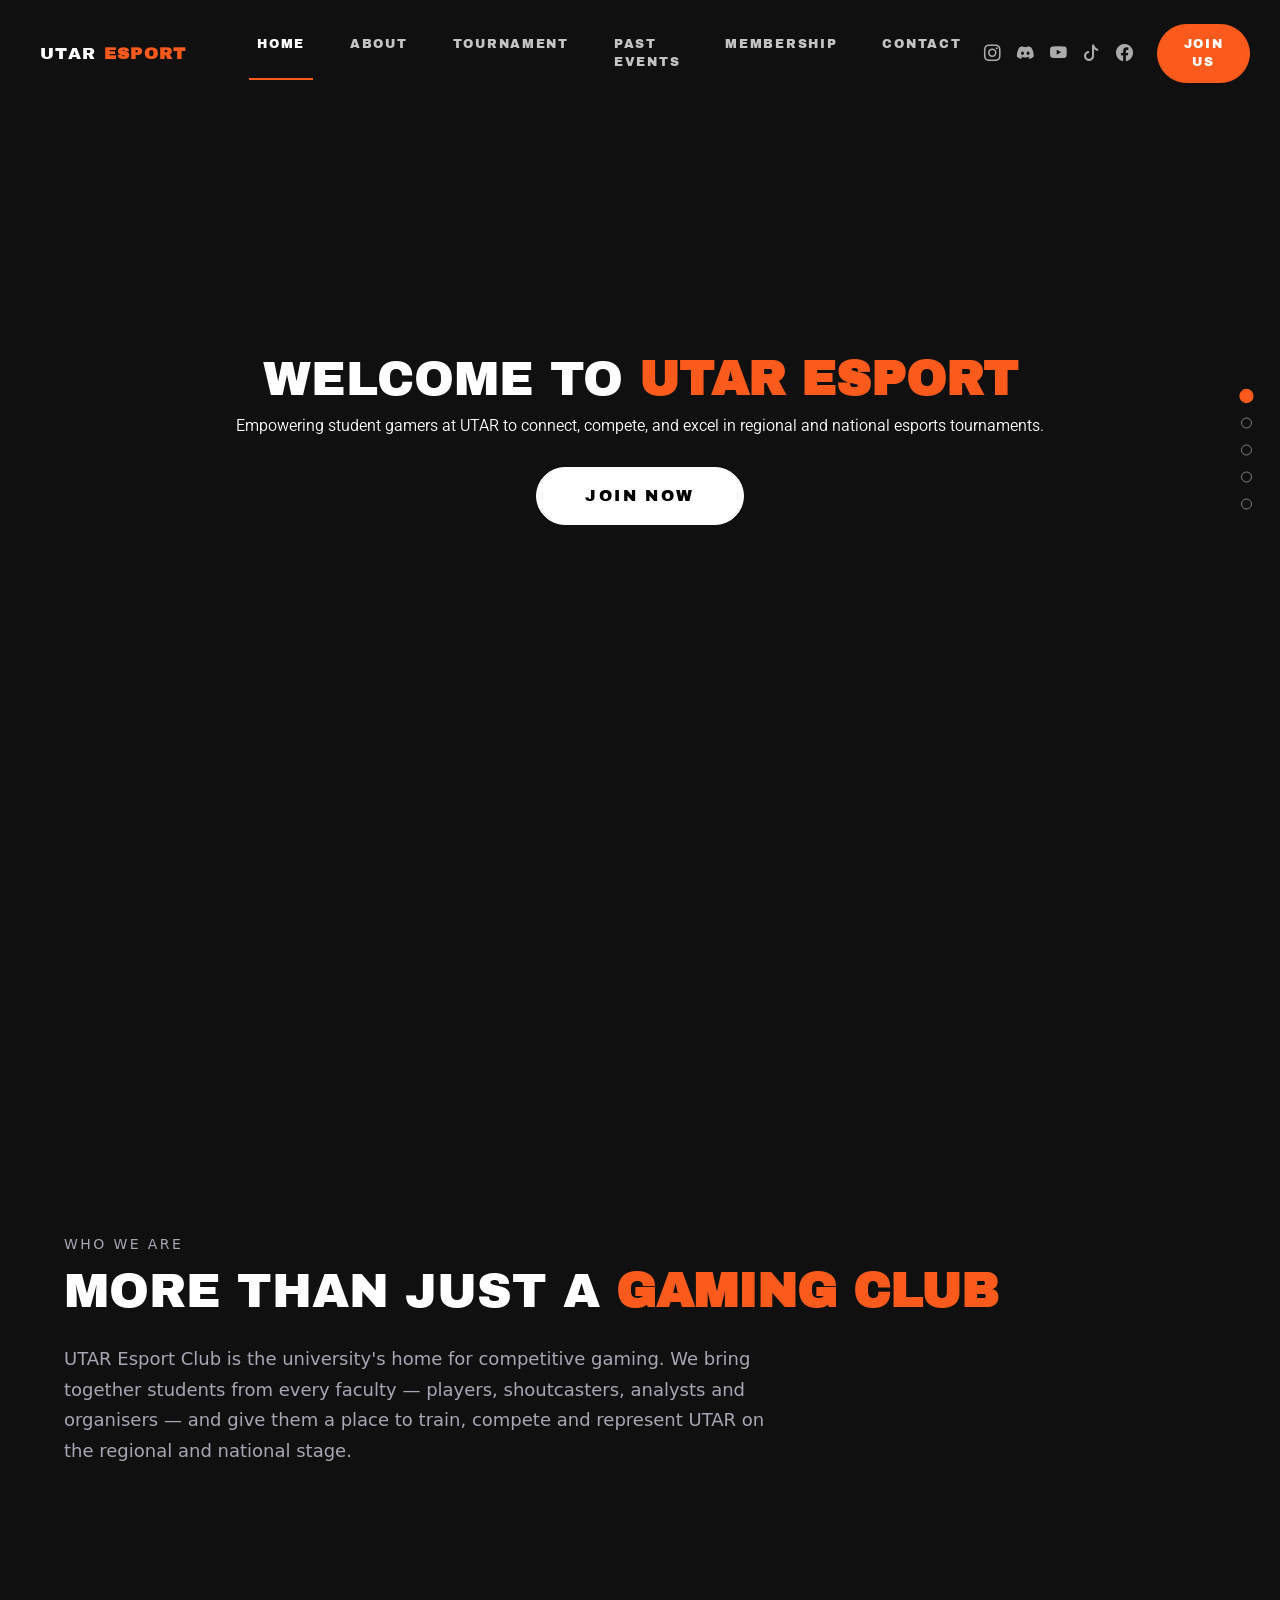
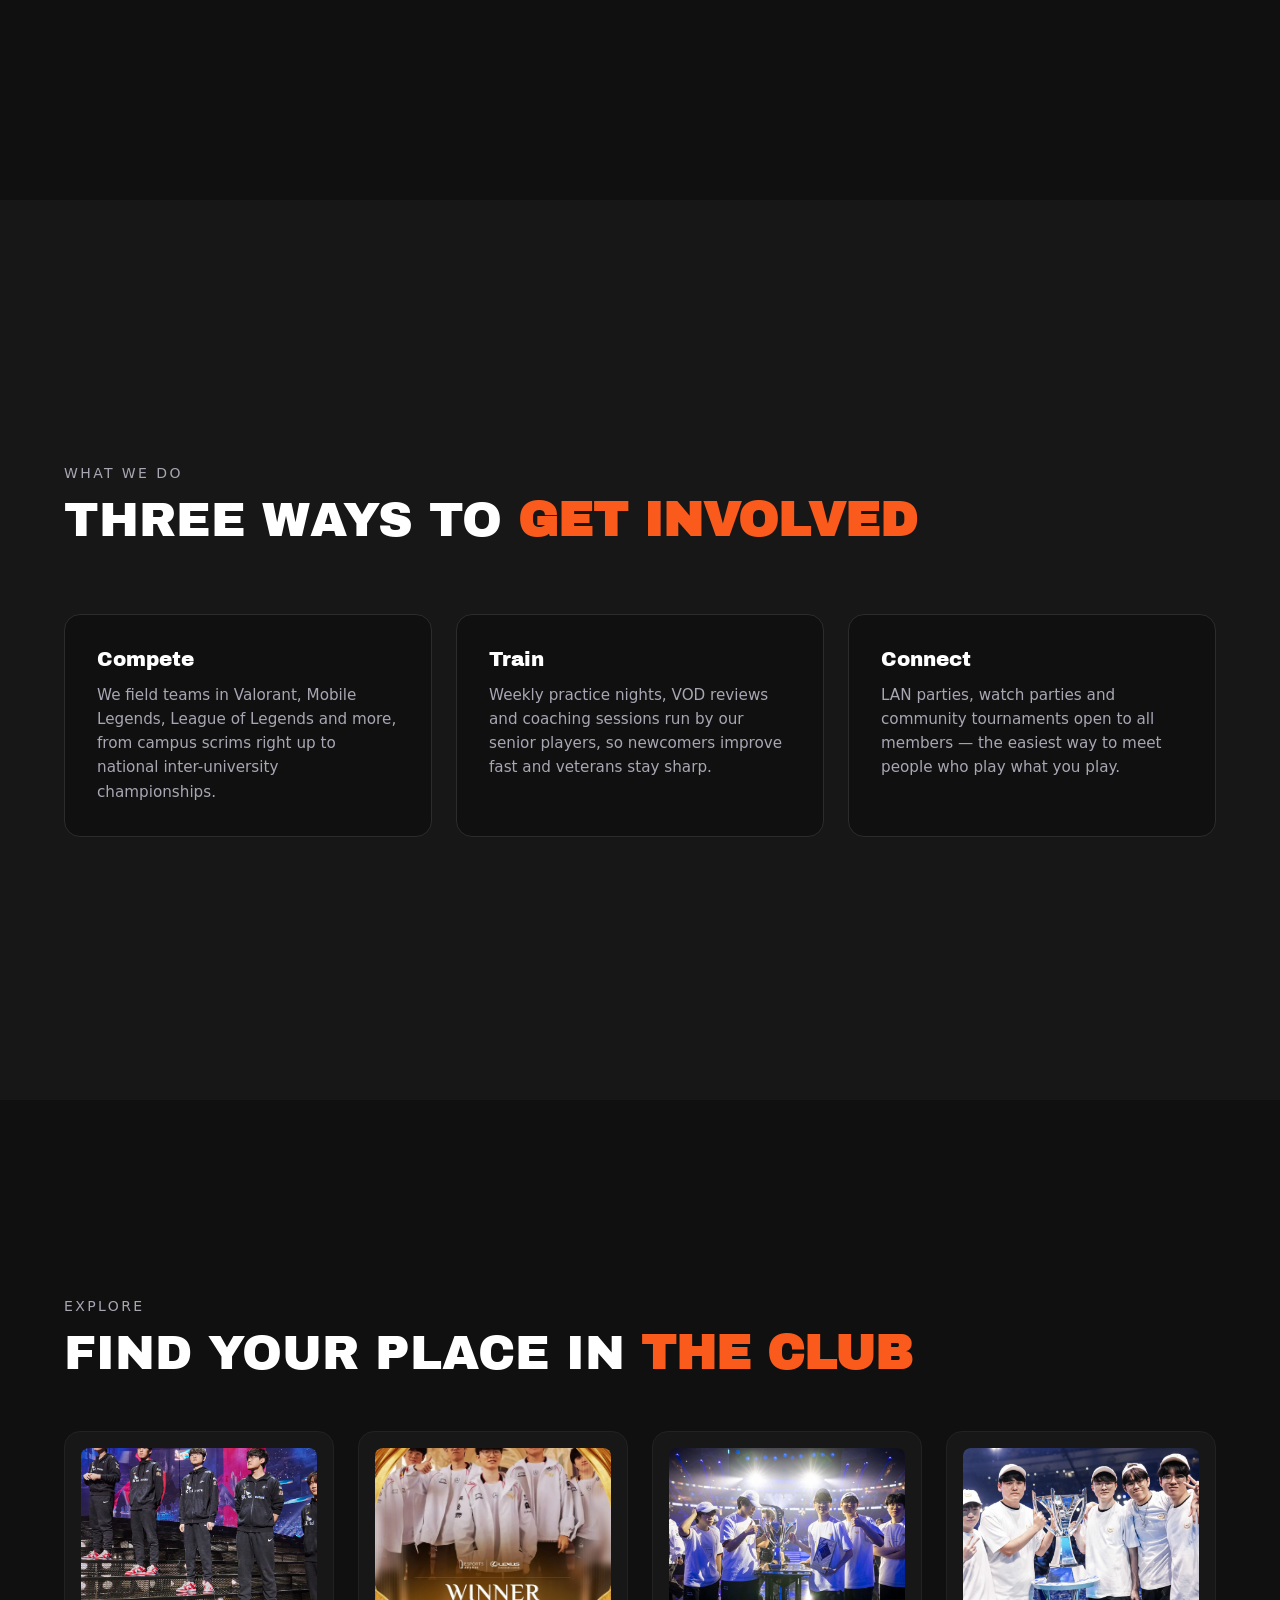
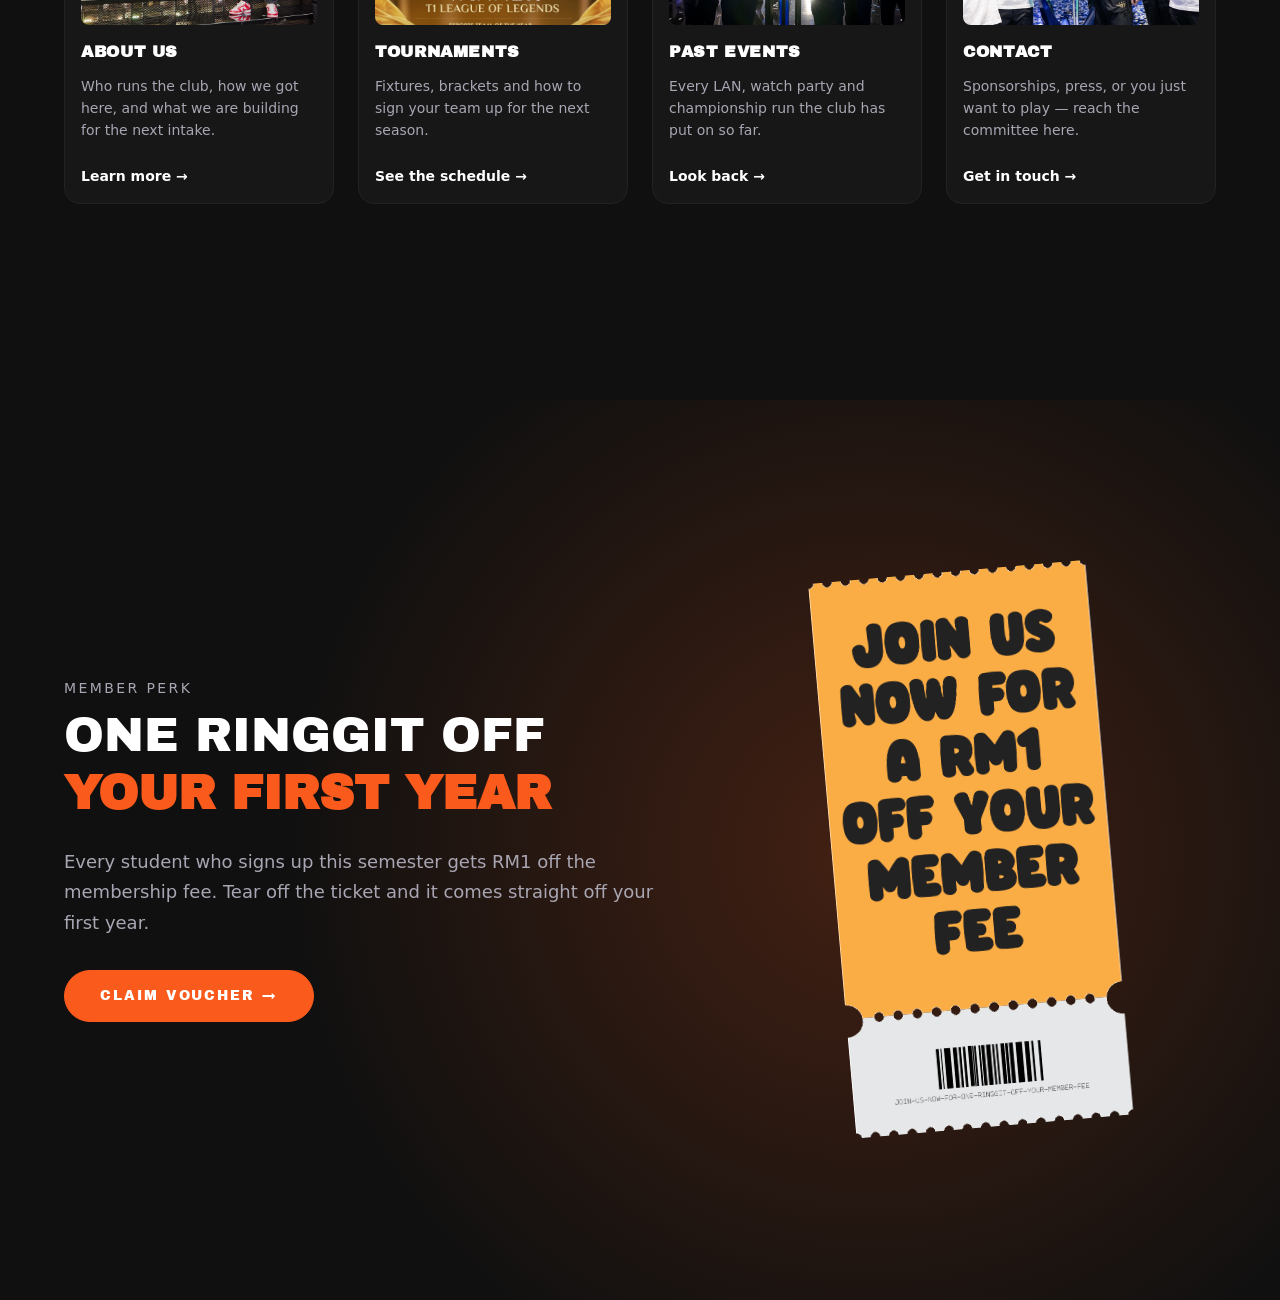
==== commit 5574539a: "nav bar changes, added more content to home page" ====
--- a/index.html
+++ b/index.html
@@ -7,12 +7,10 @@
         <title>UTAR Esport Website</title>
         <link href="https://cdn.jsdelivr.net/npm/bootstrap@5.3.8/dist/css/bootstrap.min.css" rel="stylesheet"
             integrity="sha384-sRIl4kxILFvY47J16cr9ZwB07vP4J8+LH7qKQnuqkuIAvNWLzeN8tE5YBujZqJLB" crossorigin="anonymous">
+        <link href="https://cdn.jsdelivr.net/npm/bootstrap-icons@1.11.3/font/bootstrap-icons.min.css"
+            rel="stylesheet">
         <link href="style.css" rel="stylesheet">
         <link rel="preconnect" href="https://fonts.googleapis.com">
-        <link rel="preconnect" href="https://fonts.gstatic.com" crossorigin>
-        <link rel="preconnect" href="https://fonts.googleapis.com">
-        <link rel="preconnect" href="https://fonts.gstatic.com" crossorigin>
-        <link <link rel="preconnect" href="https://fonts.googleapis.com">
         <link rel="preconnect" href="https://fonts.gstatic.com" crossorigin>
         <link
             href="https://fonts.googleapis.com/css2?family=Archivo+Black&family=Bitcount+Prop+Single:wght@100..900&family=Roboto:ital,wght@0,100..900;1,100..900&family=Rubik+Spray+Paint&display=swap"
@@ -20,19 +18,32 @@
     </head>
 
     <body>
-        <nav class="navbar navbar-expand-lg" data-bs-theme="dark">
-            <a class="navbar-brand mx-5" href="index.html">UTAR Esport Club</a>
-            <button class="navbar-toggler me-3" type="button" data-bs-toggle="collapse"
-                data-bs-target="#navbarNavAltMarkup" aria-controls="navbarNavAltMarkup" aria-expanded="false"
-                aria-label="Toggle navigation">
-                <span class="navbar-toggler-icon"></span>
-            </button>
-            <div class="collapse navbar-collapse justify-content-center" id="navbarNavAltMarkup">
-                <div class="navbar-nav ms-auto">
-                    <a class="nav-item nav-link active" aria-current="page" href="index.html">Home</a>
-                    <a class="nav-item nav-link" href="membership.html">Membership</a>
-                    <a class="nav-item nav-link" href="#">Events</a>
-
+        <!-- Shared site nav. Copied verbatim into every page — only the
+             .active link moves. script.js adds .is-solid once scrolled. -->
+        <nav class="navbar navbar-expand-lg site-nav" data-bs-theme="dark">
+            <div class="container-fluid site-nav-inner">
+                <a class="navbar-brand" href="index.html">UTAR <span class="text-highlight">ESPORT</span></a>
+                <button class="navbar-toggler" type="button" data-bs-toggle="collapse" data-bs-target="#mainNav"
+                    aria-controls="mainNav" aria-expanded="false" aria-label="Toggle navigation">
+                    <span class="navbar-toggler-icon"></span>
+                </button>
+                <div class="collapse navbar-collapse" id="mainNav">
+                    <div class="navbar-nav site-nav-links mx-auto">
+                        <a class="nav-item nav-link active" aria-current="page" href="index.html">HOME</a>
+                        <a class="nav-item nav-link" href="about.html">ABOUT</a>
+                        <a class="nav-item nav-link" href="tournament.html">TOURNAMENT</a>
+                        <a class="nav-item nav-link" href="events.html">PAST EVENTS</a>
+                        <a class="nav-item nav-link" href="membership.html">MEMBERSHIP</a>
+                        <a class="nav-item nav-link" href="contact.html">CONTACT</a>
+                    </div>
+                    <div class="site-nav-actions">
+                        <a class="site-nav-social" href="#" aria-label="Instagram"><i class="bi bi-instagram"></i></a>
+                        <a class="site-nav-social" href="#" aria-label="Discord"><i class="bi bi-discord"></i></a>
+                        <a class="site-nav-social" href="#" aria-label="YouTube"><i class="bi bi-youtube"></i></a>
+                        <a class="site-nav-social" href="#" aria-label="TikTok"><i class="bi bi-tiktok"></i></a>
+                        <a class="site-nav-social" href="#" aria-label="Facebook"><i class="bi bi-facebook"></i></a>
+                        <a class="btn site-nav-cta" href="#register">JOIN US</a>
+                    </div>
                 </div>
             </div>
         </nav>
@@ -94,16 +105,167 @@
                 </div>
             </div>
         </section>
-        <!-- data-nav-theme flips the dots to dark ink, since this is the
-             one section with a white background. -->
-        <div class="second-container d-flex flex-row justify-content-center" data-section="Membership"
-            data-nav-theme="light">
-
-            <a href="membership.html"><img src="images/TICKET.png"></a>
-
+        <!-- Teasers for the pages the rest of the team is building. The
+             whole card is the link, so there is no separate "read more"
+             target to miss. -->
+        <section class="news explore" data-section="Explore">
+            <div class="about-inner">
+                <p class="about-eyebrow">EXPLORE</p>
+                <h2 class="about-title">FIND YOUR PLACE IN <span class="text-highlight">THE CLUB</span></h2>
+                <div class="news-grid explore-grid">
+                    <a class="news-card explore-card" href="about.html">
+                        <img src="images/hero.jpg" alt="">
+                        <h3 class="news-card-title">ABOUT US</h3>
+                        <p class="news-card-text">Who runs the club, how we got here, and what we are building for
+                            the next intake.</p>
+                        <span class="news-card-link">Learn more &rarr;</span>
+                    </a>
+                    <a class="news-card explore-card" href="tournament.html">
+                        <img src="images/news-1.webp" alt="">
+                        <h3 class="news-card-title">TOURNAMENTS</h3>
+                        <p class="news-card-text">Fixtures, brackets and how to sign your team up for the next
+                            season.</p>
+                        <span class="news-card-link">See the schedule &rarr;</span>
+                    </a>
+                    <a class="news-card explore-card" href="events.html">
+                        <img src="images/20241104143535308_2TE6D2S2.jpg" alt="">
+                        <h3 class="news-card-title">PAST EVENTS</h3>
+                        <p class="news-card-text">Every LAN, watch party and championship run the club has put on so
+                            far.</p>
+                        <span class="news-card-link">Look back &rarr;</span>
+                    </a>
+                    <a class="news-card explore-card" href="contact.html">
+                        <img src="images/b26e334737dfcaf750febeab7490acf2ceed63f8-2048x1152.jpg" alt="">
+                        <h3 class="news-card-title">CONTACT</h3>
+                        <p class="news-card-text">Sponsorships, press, or you just want to play &mdash; reach the
+                            committee here.</p>
+                        <span class="news-card-link">Get in touch &rarr;</span>
+                    </a>
+                </div>
+            </div>
+        </section>
+
+        <!-- The voucher. The ticket is one image split into two pieces at
+             its perforation (see .voucher-ticket-top / -stub in style.css)
+             so the stub can tear away on hover. Whole thing is a link. -->
+        <section class="voucher" data-section="Membership">
+            <div class="voucher-inner">
+                <div class="voucher-copy">
+                    <p class="about-eyebrow">MEMBER PERK</p>
+                    <h2 class="about-title">ONE RINGGIT OFF <span class="text-highlight">YOUR FIRST YEAR</span></h2>
+                    <p class="about-text">Every student who signs up this semester gets RM1 off the membership
+                        fee. Tear off the ticket and it comes straight off your first year.</p>
+
+                    <a class="btn voucher-cta" href="membership.html">CLAIM VOUCHER &rarr;</a>
+                    <p class="voucher-claimed" hidden></p>
+                </div>
+
+                <a class="voucher-ticket" href="membership.html"
+                    aria-label="Claim your RM1 off membership voucher">
+                    <span class="voucher-ticket-top" aria-hidden="true"></span>
+                    <span class="voucher-ticket-stub" aria-hidden="true"></span>
+                    <span class="voucher-stamp" aria-hidden="true" hidden>CLAIMED</span>
+                </a>
+            </div>
+        </section>
+
+        <!-- Sign-up dialog. script.js keeps whatever is typed here in
+             browser storage: the club details in localStorage so they
+             survive a restart, the card fields in sessionStorage so they
+             do not. Opened by JOIN NOW, the nav CTA, or a #register hash. -->
+        <div class="modal fade" id="registerModal" tabindex="-1" aria-labelledby="registerModalLabel"
+            aria-hidden="true">
+            <div class="modal-dialog modal-dialog-centered">
+                <div class="modal-content reg-modal">
+                    <div class="modal-header">
+                        <h2 class="modal-title" id="registerModalLabel">JOIN UTAR ESPORT</h2>
+                        <button type="button" class="btn-close" data-bs-dismiss="modal" aria-label="Close"></button>
+                    </div>
+                    <div class="modal-body">
+                        <ol class="reg-steps">
+                            <li class="is-current" data-step="1">YOUR DETAILS</li>
+                            <li data-step="2">PAYMENT</li>
+                        </ol>
+
+                        <form id="registerForm" novalidate>
+                            <fieldset class="reg-step" data-step="1">
+                                <div class="reg-field">
+                                    <label for="regName">FULL NAME</label>
+                                    <input type="text" id="regName" name="fullName" autocomplete="name" required>
+                                </div>
+                                <div class="reg-row">
+                                    <div class="reg-field">
+                                        <label for="regEmail">EMAIL</label>
+                                        <input type="email" id="regEmail" name="email" autocomplete="email" required>
+                                    </div>
+                                    <div class="reg-field">
+                                        <label for="regStudentId">STUDENT ID</label>
+                                        <input type="text" id="regStudentId" name="studentId" required>
+                                    </div>
+                                </div>
+                                <div class="reg-field">
+                                    <label for="regFavGame">MAIN GAME</label>
+                                    <select id="regFavGame" name="favGame">
+                                        <option value="valorant">Valorant</option>
+                                        <option value="mlbb">Mobile Legends</option>
+                                        <option value="lol">League of Legends</option>
+                                        <option value="other">Something else</option>
+                                    </select>
+                                </div>
+                                <div class="reg-plans">
+                                    <label class="reg-plan">
+                                        <input type="radio" name="plan" value="casual" checked>
+                                        Casual
+                                        <span class="reg-plan-price">RM5</span>
+                                    </label>
+                                    <label class="reg-plan">
+                                        <input type="radio" name="plan" value="competitive">
+                                        Competitive
+                                        <span class="reg-plan-price">RM15</span>
+                                    </label>
+                                </div>
+                            </fieldset>
+
+                            <fieldset class="reg-step" data-step="2" hidden>
+                                <div class="reg-field">
+                                    <label for="regCardName">NAME ON CARD</label>
+                                    <input type="text" id="regCardName" name="cardName" autocomplete="off" required>
+                                </div>
+                                <div class="reg-field">
+                                    <label for="regCardNumber">CARD NUMBER</label>
+                                    <input type="text" id="regCardNumber" name="cardNumber" inputmode="numeric"
+                                        placeholder="4242 4242 4242 4242" autocomplete="off" required>
+                                </div>
+                                <div class="reg-row">
+                                    <div class="reg-field">
+                                        <label for="regCardExpiry">EXPIRY</label>
+                                        <input type="text" id="regCardExpiry" name="expiry" placeholder="MM/YY"
+                                            autocomplete="off" required>
+                                    </div>
+                                    <div class="reg-field">
+                                        <label for="regCardCvv">CVV</label>
+                                        <input type="text" id="regCardCvv" name="cvv" inputmode="numeric"
+                                            placeholder="123" autocomplete="off" required>
+                                    </div>
+                                </div>
+                                <p class="reg-note">Payment details are held for this browser session only and are
+                                    cleared the moment you close the browser. This form is a coursework
+                                    demonstration &mdash; nothing is submitted anywhere, so please do not enter a
+                                    real card.</p>
+                            </fieldset>
+
+                            <div class="reg-footer">
+                                <button type="button" class="btn reg-back" hidden>BACK</button>
+                                <button type="button" class="btn reg-next">CONTINUE</button>
+                                <button type="submit" class="btn reg-submit" hidden>COMPLETE SIGN-UP</button>
+                                <span class="reg-status" role="status" aria-live="polite"></span>
+                            </div>
+                        </form>
+                    </div>
+                </div>
+            </div>
         </div>
 
-        
         <script src="https://code.jquery.com/jquery-3.7.1.min.js"
             integrity="sha256-/JqT3SQfawRcv/BIHPThkBvs0OEvtFFmqPF/lYI/Cxo=" crossorigin="anonymous"></script>
         <script src="https://cdn.jsdelivr.net/npm/@popperjs/core@2.11.8/dist/umd/popper.min.js"
--- a/style.css
+++ b/style.css
@@ -12,7 +12,7 @@
 
 .hero,
 .about,
-.second-container,
+.voucher,
 .membership,
 .news {
     scroll-snap-align: start;
@@ -27,6 +27,14 @@
     scroll-behavior: auto;
 }
 
+/* Bootstrap locks scrolling by putting overflow:hidden on <body>, but
+   the scroll container here is <html> (overflow-y above), so the page
+   carries on scrolling behind an open dialog. script.js adds this. */
+html.has-modal {
+    overflow: hidden;
+    scroll-snap-type: none;
+}
+
 /* Snapping and smooth scrolling both animate the viewport, which can
    trigger motion sickness. Respect the OS-level "reduce motion" setting. */
 @media (prefers-reduced-motion: reduce) {
@@ -126,29 +134,186 @@
     }
 }
 
-.navbar {
-    position: absolute;
+/* ==========================================================
+   Site navigation
+   Brand left, links centred, socials + CTA right. Rides
+   transparently over the hero, then script.js adds .is-solid
+   once the page scrolls so the links stay readable against
+   whatever section is passing underneath.
+   ========================================================== */
+
+.site-nav {
+    position: fixed;
     top: 0;
     left: 0;
     right: 0;
-    z-index: 10;
+    z-index: 30;
 
     background-color: transparent;
-    padding-top: 1.5rem;
+    border-bottom: 1px solid transparent;
+    padding: 1.5rem 0;
+
+    transition: background-color 0.3s ease, padding 0.3s ease, border-color 0.3s ease;
+}
+
+.site-nav.is-solid {
+    background-color: rgba(13, 13, 13, 0.92);
+    /* Lets the section behind bleed through instead of reading as a
+       flat slab sitting on top of the page. */
+    backdrop-filter: blur(10px);
+    -webkit-backdrop-filter: blur(10px);
+    border-bottom-color: #222222;
+    padding: 0.75rem 0;
+}
+
+.site-nav-inner {
+    display: flex;
+    align-items: center;
+    gap: 2rem;
+    padding: 0 2.5rem;
+}
+
+.site-nav .navbar-brand {
+    font-family: "Archivo Black", sans-serif;
+    font-size: 1.05rem;
+    letter-spacing: 0.08em;
+    color: #ffffff;
+}
+
+.site-nav-links .nav-link {
+    position: relative;
+    margin: 0 0.9rem;
+    padding: 0.5rem 0;
+
+    font-family: "Archivo Black", sans-serif;
+    font-size: 0.78rem;
+    letter-spacing: 0.14em;
+    color: rgba(255, 255, 255, 0.75);
+}
+
+/* Underline wipes in from the left rather than fading, so the
+   pointer reads as dragging it across the word. */
+.site-nav-links .nav-link::after {
+    content: "";
+    position: absolute;
+    left: 0;
+    right: 0;
+    bottom: 0;
+
+    height: 2px;
+    background-color: #FA5B1C;
+
+    transform: scaleX(0);
+    transform-origin: left;
+    transition: transform 0.25s ease;
+}
+
+.site-nav-links .nav-link:hover,
+.site-nav-links .nav-link:focus-visible,
+.site-nav-links .nav-link.active {
+    color: #ffffff;
+}
+
+.site-nav-links .nav-link:hover::after,
+.site-nav-links .nav-link:focus-visible::after,
+.site-nav-links .nav-link.active::after {
+    transform: scaleX(1);
+}
+
+.site-nav-actions {
+    display: flex;
+    align-items: center;
+    gap: 1rem;
+    margin-left: auto;
+}
+
+.site-nav-social {
+    font-size: 1.05rem;
+    line-height: 1;
+    color: rgba(255, 255, 255, 0.65);
+    transition: color 0.2s ease;
+}
+
+.site-nav-social:hover,
+.site-nav-social:focus-visible {
+    color: #FA5B1C;
+}
+
+/* .btn is globally square, white and heavily padded; the nav wants a
+   compact orange pill. Scoped to .site-nav to outweigh .btn, which is
+   the same specificity but declared further down the file. */
+.site-nav .site-nav-cta {
+    margin-left: 0.5rem;
+    padding: 0.6rem 1.6rem;
+    border-radius: 999px;
+
+    font-size: 0.78rem;
+    letter-spacing: 0.14em;
+
+    background-color: #FA5B1C;
+    border-color: #FA5B1C;
+    color: #ffffff;
+}
+
+.site-nav .site-nav-cta:hover {
+    background-color: #ffffff;
+    border-color: #ffffff;
+    color: #000000;
 }
 
 /* The collapsed menu needs its own backdrop, or it opens as
-   unreadable text floating over the hero image. */
+   unreadable text floating over the hero. */
 @media (max-width: 991.98px) {
+    .site-nav-inner {
+        padding: 0 1.25rem;
+    }
+
+    /* Opaque, not 0.92 — the hero headline is set large enough to read
+       straight through even a little transparency. */
     .navbar-collapse {
-        background-color: rgba(0, 0, 0, 0.85);
-        padding: 1rem;
-    }
-}
-
-.nav-item {
-    margin-left: 10px;
-    margin-right: 10px;
+        background-color: #0d0d0d;
+        border-top: 1px solid #222222;
+
+        /* Cancels .site-nav-inner's padding so the panel reaches both
+           edges of the bar instead of floating inset from them. */
+        margin: 1rem -1.25rem 0;
+        padding: 1.25rem;
+    }
+
+    /* The bar itself has to go solid too, or the strip of nav padding
+       below the panel stays transparent and the hero shows through it. */
+    .site-nav:has(.navbar-collapse.show),
+    .site-nav:has(.navbar-collapse.collapsing) {
+        background-color: #0d0d0d;
+        border-bottom-color: #222222;
+    }
+
+    /* mx-auto and margin-left:auto both stop meaning anything once
+       the bar stacks — everything just runs down the left edge. */
+    .site-nav-links,
+    .site-nav-actions {
+        margin-left: 0;
+    }
+
+    .site-nav-links .nav-link {
+        margin: 0;
+    }
+
+    /* The underline spans the full row width when stacked, which reads
+       as a rule across the menu rather than a marker on the word. */
+    .site-nav-links .nav-link::after {
+        right: auto;
+        width: 2.5rem;
+    }
+
+    .site-nav-actions {
+        flex-wrap: wrap;
+        margin-top: 1.25rem;
+    }
+
+    .site-nav .site-nav-cta {
+        margin-left: auto;
+    }
 }
 
 .hero {
@@ -312,14 +477,226 @@
     }
 }
 
-.second-container {
+/* ==========================================================
+   Voucher  ·  last section of index.html
+   The pitch on the left, the ticket on the right. The ticket
+   is one image cut in two at its perforation so the stub can
+   tear away under the pointer.
+   ========================================================== */
+
+.voucher {
     display: flex;
-    flex-direction: row;
     align-items: center;
+
+    background-color: #101010;
+    /* Lights the ticket from behind rather than sitting it on flat
+       black — the section reads as a spotlit prize. */
+    background-image: radial-gradient(circle at 68% 50%, rgba(250, 91, 28, 0.22), transparent 60%);
+    color: #ffffff;
+
+    min-height: 20vh;
+    padding: 4rem 1.5rem;
+    overflow: hidden;
+}
+
+.voucher-inner {
+    width: 100%;
+    max-width: 72rem;
+    margin: 0 auto;
+
+    display: grid;
+    grid-template-columns: 1fr;
+    gap: 3rem;
     justify-items: center;
+    text-align: center;
+}
+
+.voucher-copy .about-title {
+    margin-bottom: 1.5rem;
+}
+
+.voucher-copy .about-text {
+    margin-bottom: 2rem;
+}
+
+/* Scoped past the global .btn, which is declared further down the
+   file and would otherwise win on equal specificity. */
+.voucher .voucher-cta {
+    display: inline-block;
+    padding: 0.9rem 2.2rem;
+    border-radius: 999px;
+
+    font-size: 0.85rem;
+    letter-spacing: 0.14em;
+
+    background-color: #FA5B1C;
+    border-color: #FA5B1C;
+    color: #ffffff;
+}
+
+.voucher .voucher-cta:hover {
     background-color: #ffffff;
-    min-height: 20vh;
-    padding: 3rem;
+    border-color: #ffffff;
+    color: #000000;
+}
+
+.voucher-claimed {
+    margin-top: 1rem;
+    margin-bottom: 0;
+
+    font-size: 0.8rem;
+    letter-spacing: 0.08em;
+    color: #7c7a85;
+}
+
+/* ---- the ticket ------------------------------------------------
+   Height comes from the viewport and the width follows the image's
+   own ratio, so the ticket can never outgrow its section the way the
+   raw 633x1263 <img> used to. */
+
+.voucher-ticket {
+    /* --tear is where the orange body meets the grey stub, measured
+       off the PNG: row 987 of 1263. Both halves derive from it, so
+       the seam stays put if the artwork is ever swapped. */
+    --tear: 78.15%;
+
+    position: relative;
+    display: block;
+    flex: none;
+
+    aspect-ratio: 633 / 1263;
+    height: min(64vh, 560px);
+
+    rotate: -5deg;
+    text-decoration: none;
+    transition: rotate 0.3s ease, translate 0.3s ease, filter 0.3s ease;
+}
+
+.voucher-ticket-top,
+.voucher-ticket-stub {
+    position: absolute;
+    left: 0;
+    right: 0;
+
+    /* Both halves paint the same file; the offset is what decides
+       which slice of it shows through. */
+    background-image: url("images/TICKET.png");
+    background-size: 100% auto;
+    background-repeat: no-repeat;
+}
+
+.voucher-ticket-top {
+    top: 0;
+    height: var(--tear);
+    background-position: center top;
+}
+
+.voucher-ticket-stub {
+    bottom: 0;
+    height: calc(100% - var(--tear));
+    background-position: center bottom;
+
+    transition: transform 0.3s ease;
+}
+
+/* The dashed line that shows up in the gap once the stub pulls away.
+   Hidden at rest so the ticket reads as one unbroken piece. */
+.voucher-ticket-top::after {
+    content: "";
+    position: absolute;
+    left: 6%;
+    right: 6%;
+    bottom: 0;
+
+    border-bottom: 2px dashed #FA5B1C;
+    opacity: 0;
+    transition: opacity 0.3s ease;
+}
+
+.voucher-ticket:hover,
+.voucher-ticket:focus-visible {
+    rotate: -2deg;
+    translate: 0 -6px;
+    filter: drop-shadow(0 18px 28px rgba(0, 0, 0, 0.55));
+}
+
+.voucher-ticket:hover .voucher-ticket-stub,
+.voucher-ticket:focus-visible .voucher-ticket-stub {
+    transform: translateY(10px) rotate(1.5deg);
+}
+
+.voucher-ticket:hover .voucher-ticket-top::after,
+.voucher-ticket:focus-visible .voucher-ticket-top::after {
+    opacity: 1;
+}
+
+/* Rubber stamp, shown by script.js once the voucher has been claimed. */
+.voucher-stamp {
+    position: absolute;
+    top: 34%;
+    left: 50%;
+    translate: -50% -50%;
+    rotate: -12deg;
+
+    padding: 0.5rem 1.5rem;
+    border: 4px solid #FA5B1C;
+    border-radius: 0.5rem;
+
+    background-color: rgba(16, 16, 16, 0.82);
+    color: #FA5B1C;
+    font-family: "Archivo Black", sans-serif;
+    font-size: clamp(1rem, 2.2vw, 1.6rem);
+    letter-spacing: 0.18em;
+    white-space: nowrap;
+}
+
+@media (prefers-reduced-motion: reduce) {
+
+    .voucher-ticket,
+    .voucher-ticket-stub,
+    .voucher-ticket-top::after {
+        transition: none;
+    }
+
+    .voucher-ticket:hover .voucher-ticket-stub,
+    .voucher-ticket:focus-visible .voucher-ticket-stub {
+        transform: none;
+    }
+}
+
+/* Side by side once there is room for a column of copy next to a
+   ticket that tall; stacked and centred below it. */
+@media (min-width: 992px) {
+    .voucher-inner {
+        grid-template-columns: 1.1fr 0.9fr;
+        gap: 4rem;
+        align-items: center;
+        justify-items: start;
+        text-align: left;
+    }
+
+    .voucher-ticket {
+        justify-self: center;
+    }
+}
+
+@media (max-width: 991.98px) {
+
+    /* Sized so the copy, the button and the whole ticket still land on
+       one phone screen — at 52vh and 4rem padding the stub fell below
+       the fold, and the claimed note pushed it further still. */
+    .voucher {
+        padding: 3rem 1.5rem;
+    }
+
+    .voucher-inner {
+        gap: 2rem;
+    }
+
+    .voucher-ticket {
+        height: min(46vh, 380px);
+        rotate: -3deg;
+    }
 }
 
 .plan {
@@ -337,7 +714,7 @@
        section that fills the viewport rather than a partial one.
        Desktop only — forcing 100vh on phones just causes overflow,
        since the content is taller than a phone screen to begin with. */
-    .second-container,
+    .voucher,
     .membership {
         min-height: 100vh;
     }
@@ -430,6 +807,82 @@
     .news {
         padding: 7rem 3rem;
     }
+}
+
+/* ==========================================================
+   Explore  ·  teasers for the pages the rest of the team owns
+   Built on the .news-* card grid above; only the differences
+   between a news item and a page teaser live here.
+   ========================================================== */
+
+/* .news-grid's 4rem gap and auto-fit tracks are sized for three
+   portrait stories. Four teasers need explicit counts instead: auto-fit
+   lands on three columns around tablet width, which leaves one card
+   orphaned on a second row. */
+.explore-grid {
+    gap: 1.5rem;
+    grid-template-columns: 1fr;
+}
+
+@media (min-width: 576px) {
+    .explore-grid {
+        grid-template-columns: repeat(2, 1fr);
+    }
+}
+
+@media (min-width: 1200px) {
+    .explore-grid {
+        grid-template-columns: repeat(4, 1fr);
+    }
+
+    /* Matches .about — a full-viewport scroll-snap stop with its content
+       centred. Only once all four fit on one row: wrapped to two rows
+       the cards are taller than the viewport, and forcing 100vh would
+       just hide the bottom one behind the next snap stop. */
+    .explore {
+        min-height: 100vh;
+        display: flex;
+        align-items: center;
+    }
+}
+
+.explore-card {
+    /* The whole card is the link, so it has to carry the border and
+       drop the anchor's default underline and blue. */
+    text-decoration: none;
+    color: inherit;
+
+    background-color: #171717;
+    border: 1px solid #222222;
+    border-radius: 1rem;
+    padding: 1rem;
+
+    transition: border-color 0.25s ease, transform 0.25s ease;
+}
+
+.explore-card:hover,
+.explore-card:focus-visible {
+    color: inherit;
+    border-color: #FA5B1C;
+    transform: translateY(-4px);
+}
+
+.explore-card img {
+    /* .news-card img is 3/4 portrait; four of those side by side run
+       off the bottom of a 1080p viewport. */
+    aspect-ratio: 4 / 3;
+    border-radius: 0.5rem;
+    margin-bottom: 1rem;
+}
+
+.explore-card .news-card-title {
+    font-family: "Archivo Black", sans-serif;
+    font-size: 1rem;
+    letter-spacing: 0.04em;
+}
+
+.explore-card:hover .news-card-link {
+    color: #FA5B1C;
 }
 
 
@@ -681,4 +1134,269 @@
     text-transform: uppercase;
     padding: 0.25rem 0.75rem;
     border-radius: 20px;
+}
+
+
+/* ==========================================================
+   Placeholder pages  ·  about / tournament / events / contact
+   Shells for the rest of the team to overwrite. Everything
+   is borrowed from .pricing-*; this only centres it.
+   ========================================================== */
+
+.stub-page {
+    display: flex;
+    align-items: center;
+    justify-content: center;
+}
+
+.stub-note {
+    color: #7c7a85;
+    font-size: 0.8rem;
+    margin-top: 2.5rem;
+}
+
+
+/* ==========================================================
+   Registration modal  ·  index.html
+   Two steps: club details, then payment. script.js keeps a
+   draft of it in storage as it is typed.
+   ========================================================== */
+
+.reg-modal {
+    background-color: #171717;
+    border: 1px solid #222222;
+    border-radius: 1rem;
+    color: #ffffff;
+}
+
+.reg-modal .modal-header {
+    border-bottom-color: #222222;
+}
+
+.reg-modal .modal-title {
+    font-family: "Archivo Black", sans-serif;
+    font-size: 1.1rem;
+    letter-spacing: 0.08em;
+}
+
+/* Step pips. The current one is orange and bright; the other
+   stays muted, so the pair reads as progress rather than tabs. */
+.reg-steps {
+    display: flex;
+    gap: 1.5rem;
+
+    list-style: none;
+    padding-left: 0;
+    margin-bottom: 1.75rem;
+}
+
+.reg-steps li {
+    position: relative;
+    padding-top: 0.75rem;
+    flex: 1;
+
+    font-size: 0.7rem;
+    letter-spacing: 0.12em;
+    color: #7c7a85;
+}
+
+.reg-steps li::before {
+    content: "";
+    position: absolute;
+    top: 0;
+    left: 0;
+    right: 0;
+
+    height: 3px;
+    background-color: #2c2c2c;
+    border-radius: 999px;
+    transition: background-color 0.25s ease;
+}
+
+.reg-steps li.is-current {
+    color: #ffffff;
+}
+
+.reg-steps li.is-current::before {
+    background-color: #FA5B1C;
+}
+
+.reg-step {
+    border: none;
+    padding: 0;
+    margin: 0;
+    min-width: 0;
+}
+
+.reg-field {
+    margin-bottom: 1rem;
+}
+
+.reg-field label {
+    display: block;
+    margin-bottom: 0.35rem;
+
+    font-size: 0.75rem;
+    letter-spacing: 0.1em;
+    color: #a9a6b3;
+}
+
+.reg-field input,
+.reg-field select {
+    width: 100%;
+    padding: 0.65rem 0.85rem;
+
+    background-color: #101010;
+    border: 1px solid #2c2c2c;
+    border-radius: 0.5rem;
+    color: #ffffff;
+    font-size: 0.95rem;
+}
+
+.reg-field input:focus,
+.reg-field select:focus {
+    outline: none;
+    border-color: #FA5B1C;
+    box-shadow: 0 0 0 3px rgba(250, 91, 28, 0.2);
+}
+
+/* Two-up for the short fields — expiry next to CVV rather than
+   each one stretched across the whole dialog. */
+.reg-row {
+    display: grid;
+    grid-template-columns: repeat(auto-fit, minmax(130px, 1fr));
+    gap: 1rem;
+}
+
+.reg-plans {
+    display: grid;
+    grid-template-columns: repeat(auto-fit, minmax(140px, 1fr));
+    gap: 0.75rem;
+    margin-bottom: 1rem;
+}
+
+.reg-plan {
+    display: flex;
+    gap: 0.6rem;
+    align-items: center;
+
+    padding: 0.75rem 0.9rem;
+    background-color: #101010;
+    border: 1px solid #2c2c2c;
+    border-radius: 0.5rem;
+    cursor: pointer;
+
+    font-size: 0.9rem;
+    transition: border-color 0.2s ease;
+}
+
+.reg-plan:hover {
+    border-color: #555555;
+}
+
+/* :has lets the whole tile light up from the radio inside it,
+   with no JS keeping a class in sync. */
+.reg-plan:has(input:checked) {
+    border-color: #FA5B1C;
+}
+
+.reg-plan input {
+    accent-color: #FA5B1C;
+}
+
+.reg-plan-price {
+    margin-left: auto;
+    color: #a9a6b3;
+    font-size: 0.8rem;
+}
+
+.reg-note {
+    font-size: 0.8rem;
+    line-height: 1.5;
+    color: #7c7a85;
+    margin-top: 1.25rem;
+    margin-bottom: 0;
+}
+
+.reg-footer {
+    display: flex;
+    align-items: center;
+    flex-wrap: wrap;
+    gap: 0.75rem;
+    margin-top: 1.75rem;
+}
+
+/* Same pill treatment as the nav CTA — the global .btn is a
+   large square white block, which swamps a dialog this size. */
+.reg-footer .btn {
+    padding: 0.6rem 1.5rem;
+    border-radius: 999px;
+    font-size: 0.78rem;
+    letter-spacing: 0.12em;
+    /* The letter-spacing pushes "COMPLETE SIGN-UP" past the space it
+       has, and a wrapped label leaves the two buttons different heights. */
+    white-space: nowrap;
+}
+
+.reg-next,
+.reg-submit {
+    background-color: #FA5B1C;
+    border-color: #FA5B1C;
+    color: #ffffff;
+}
+
+.reg-next:hover,
+.reg-submit:hover {
+    background-color: #ffffff;
+    border-color: #ffffff;
+    color: #000000;
+}
+
+.reg-back {
+    background-color: transparent;
+    border-color: #555555;
+    color: #ffffff;
+}
+
+/* Pushed to the right so the buttons stay grouped on the left.
+   This is where "Draft saved" / "Draft restored" shows up. */
+.reg-status {
+    margin-left: auto;
+    text-align: right;
+    /* Below this it squeezes the buttons rather than wrapping itself. */
+    min-width: 7rem;
+
+    font-size: 0.75rem;
+    line-height: 1.4;
+    color: #7c7a85;
+
+    opacity: 0;
+    transition: opacity 0.3s ease;
+}
+
+.reg-status.is-visible {
+    opacity: 1;
+}
+
+.reg-status strong {
+    color: #FA5B1C;
+    font-weight: 700;
+}
+
+.reg-done {
+    text-align: center;
+    padding: 1.5rem 0 0.5rem;
+}
+
+.reg-done-title {
+    font-family: "Archivo Black", sans-serif;
+    font-size: clamp(1.5rem, 5vw, 2rem);
+    margin-bottom: 0.75rem;
+}
+
+.reg-done-text {
+    color: #a9a6b3;
+    font-size: 0.95rem;
+    line-height: 1.6;
+    margin-bottom: 0;
 }
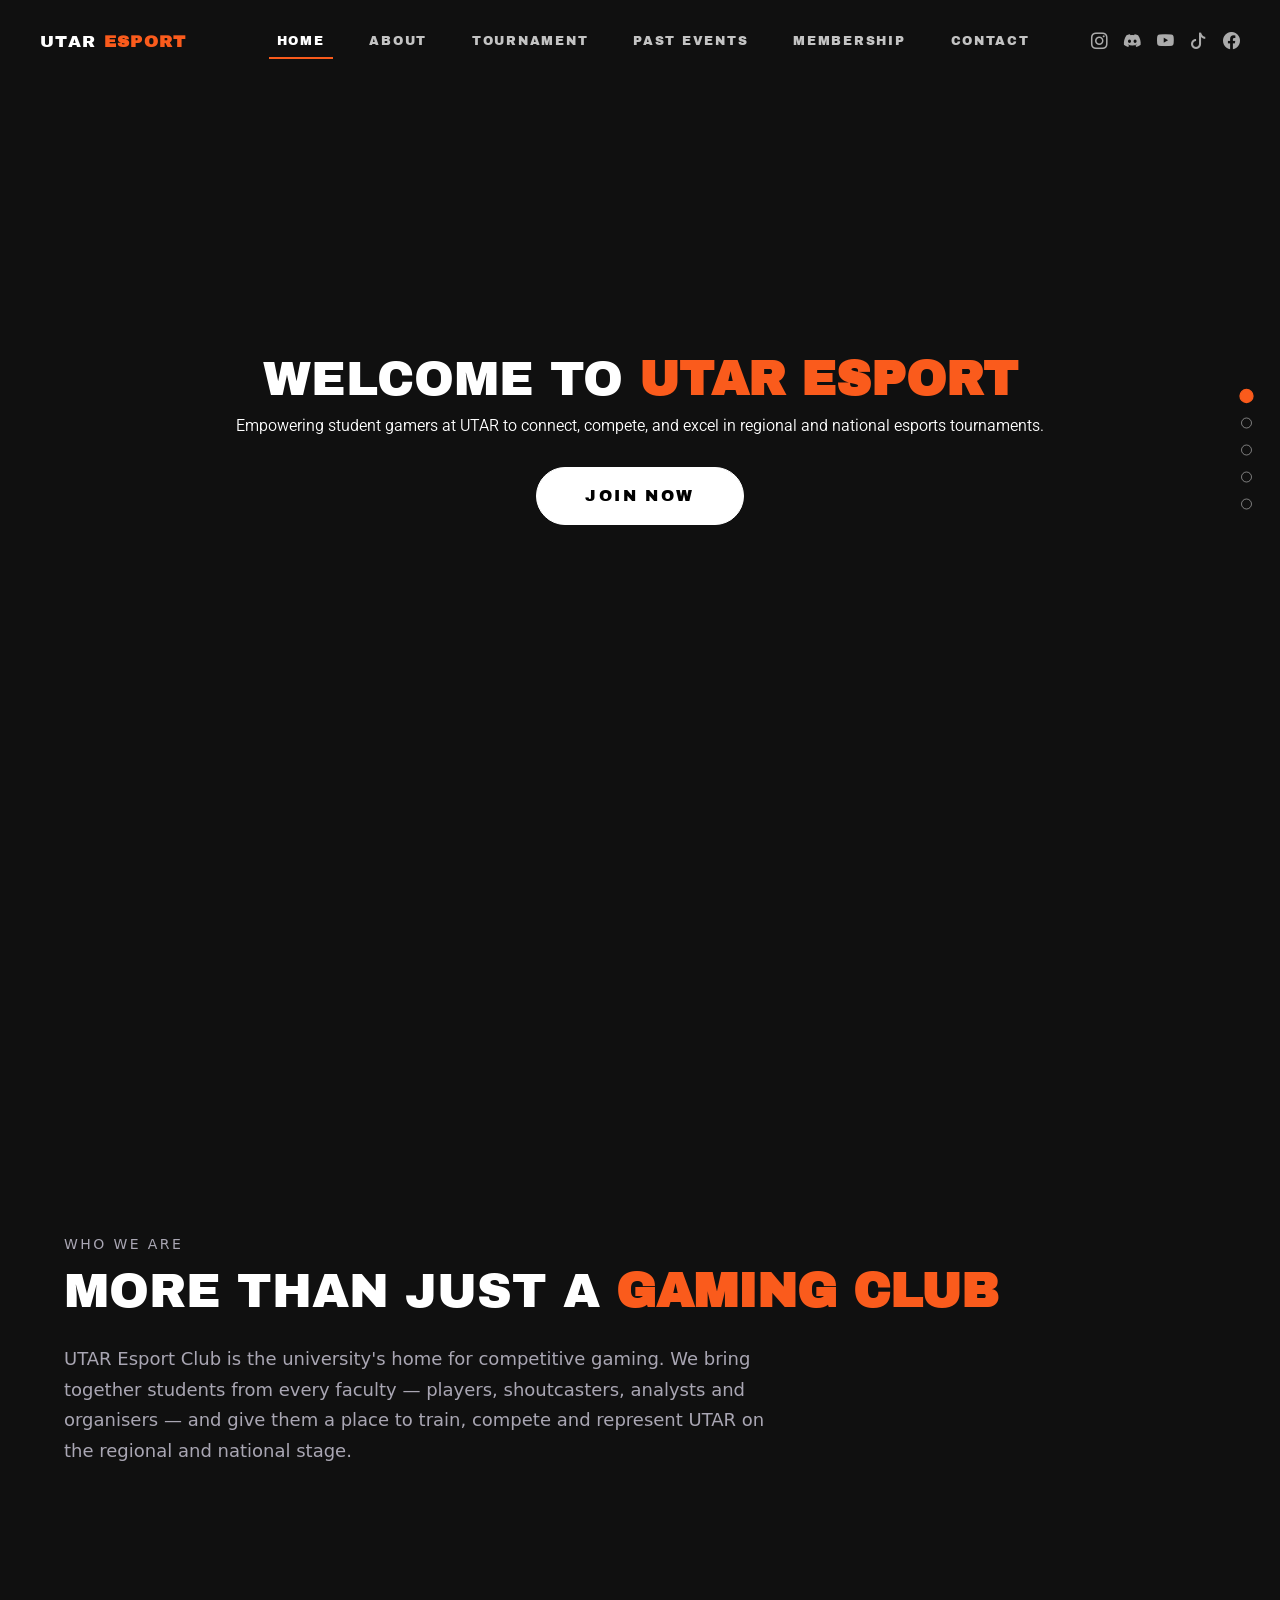
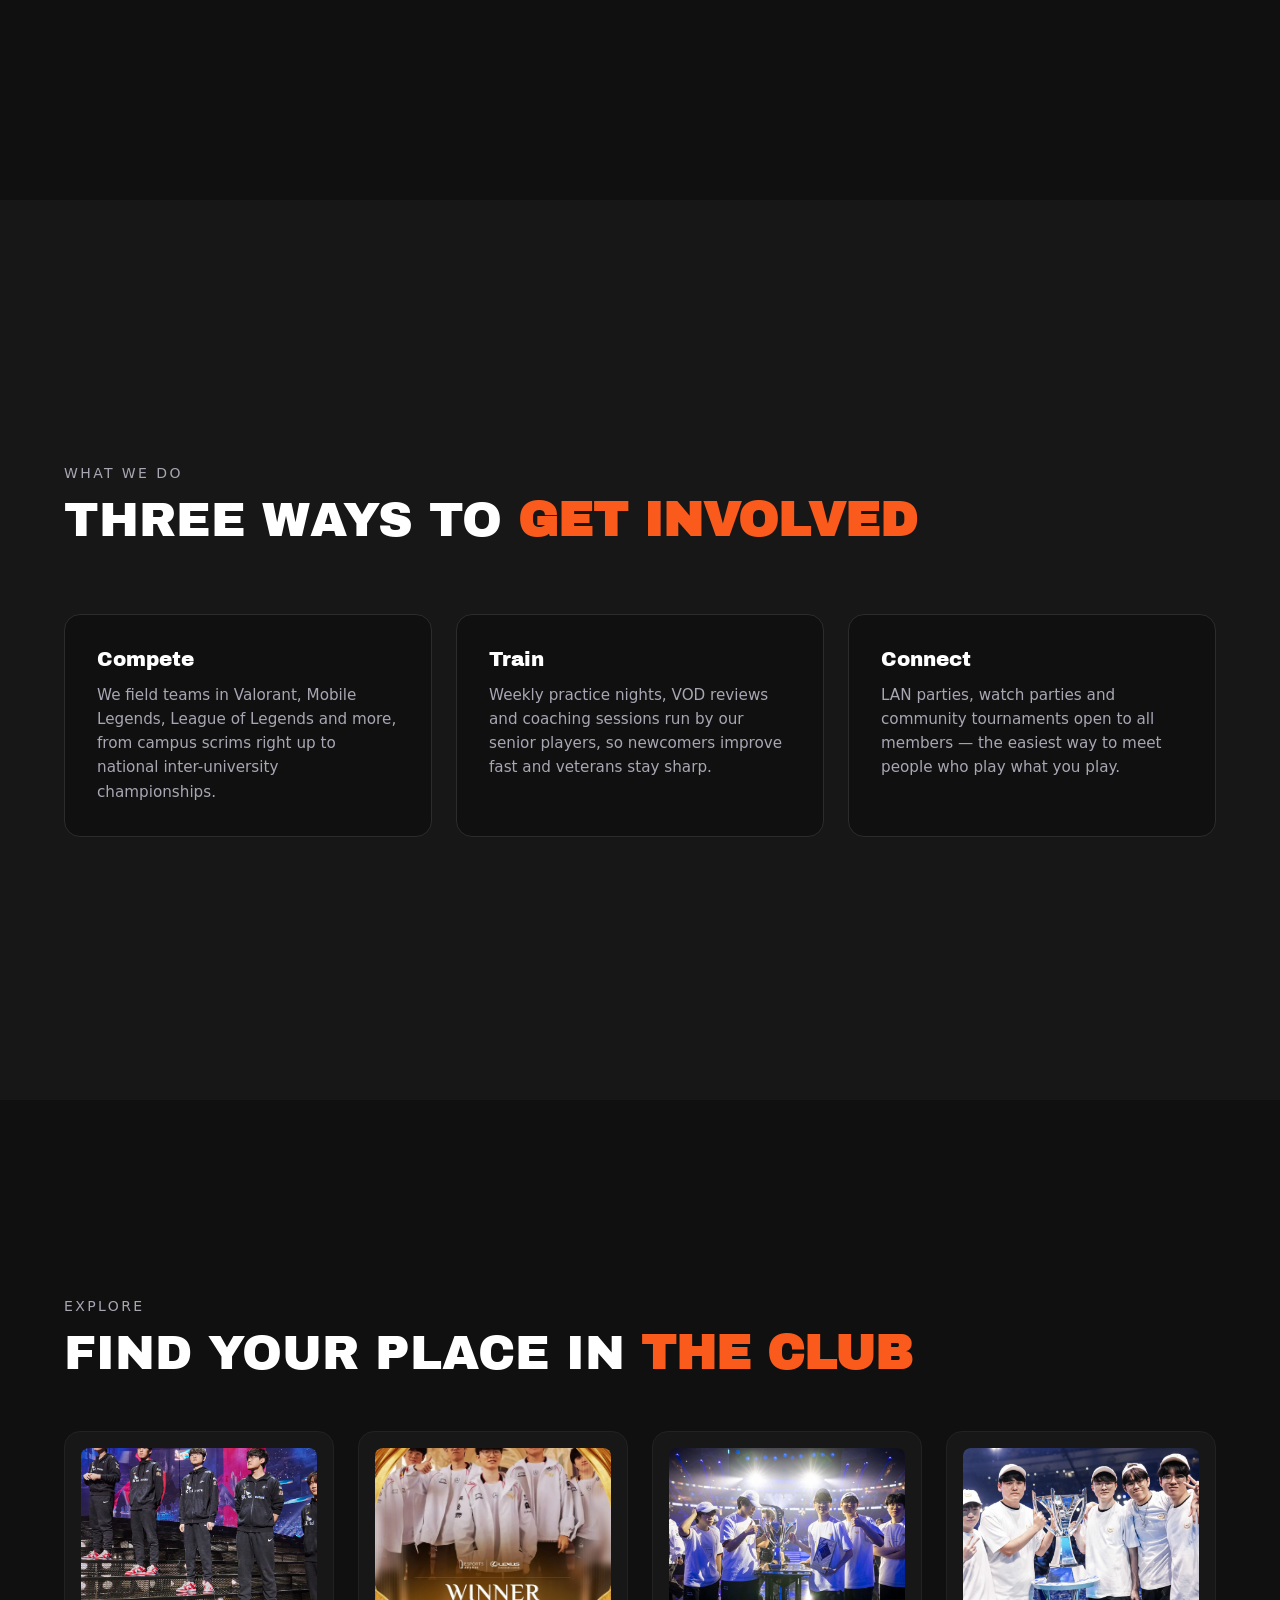
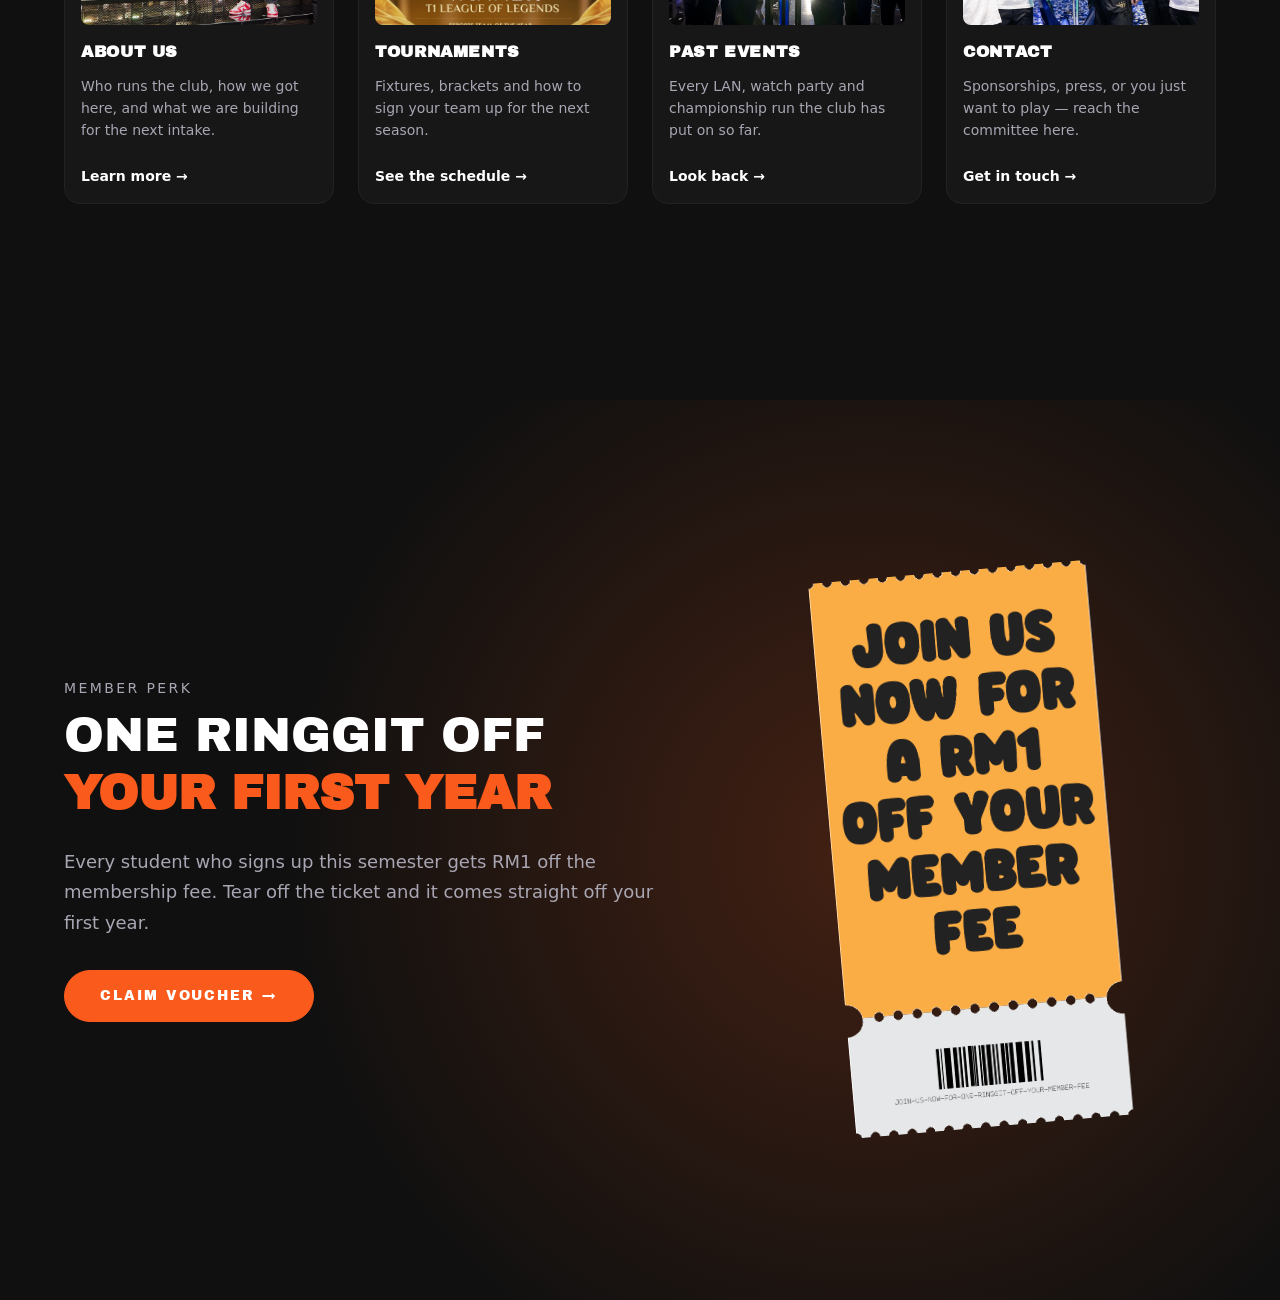
==== commit a696c8fd: "remove join now button for navbar" ====
--- a/index.html
+++ b/index.html
@@ -42,7 +42,6 @@
                         <a class="site-nav-social" href="#" aria-label="YouTube"><i class="bi bi-youtube"></i></a>
                         <a class="site-nav-social" href="#" aria-label="TikTok"><i class="bi bi-tiktok"></i></a>
                         <a class="site-nav-social" href="#" aria-label="Facebook"><i class="bi bi-facebook"></i></a>
-                        <a class="btn site-nav-cta" href="#register">JOIN US</a>
                     </div>
                 </div>
             </div>
@@ -172,7 +171,11 @@
         <!-- Sign-up dialog. script.js keeps whatever is typed here in
              browser storage: the club details in localStorage so they
              survive a restart, the card fields in sessionStorage so they
-             do not. Opened by JOIN NOW, the nav CTA, or a #register hash. -->
+             do not. Opened by JOIN NOW, the nav CTA, or a #register hash.
+
+             membership.html carries its own copy of this block so its
+             JOIN NOW buttons open the dialog there rather than bouncing
+             the visitor here. Edit one, edit the other. -->
         <div class="modal fade" id="registerModal" tabindex="-1" aria-labelledby="registerModalLabel"
             aria-hidden="true">
             <div class="modal-dialog modal-dialog-centered">
--- a/style.css
+++ b/style.css
@@ -239,28 +239,6 @@
     color: #FA5B1C;
 }
 
-/* .btn is globally square, white and heavily padded; the nav wants a
-   compact orange pill. Scoped to .site-nav to outweigh .btn, which is
-   the same specificity but declared further down the file. */
-.site-nav .site-nav-cta {
-    margin-left: 0.5rem;
-    padding: 0.6rem 1.6rem;
-    border-radius: 999px;
-
-    font-size: 0.78rem;
-    letter-spacing: 0.14em;
-
-    background-color: #FA5B1C;
-    border-color: #FA5B1C;
-    color: #ffffff;
-}
-
-.site-nav .site-nav-cta:hover {
-    background-color: #ffffff;
-    border-color: #ffffff;
-    color: #000000;
-}
-
 /* The collapsed menu needs its own backdrop, or it opens as
    unreadable text floating over the hero. */
 @media (max-width: 991.98px) {
@@ -309,10 +287,6 @@
     .site-nav-actions {
         flex-wrap: wrap;
         margin-top: 1.25rem;
-    }
-
-    .site-nav .site-nav-cta {
-        margin-left: auto;
     }
 }
 
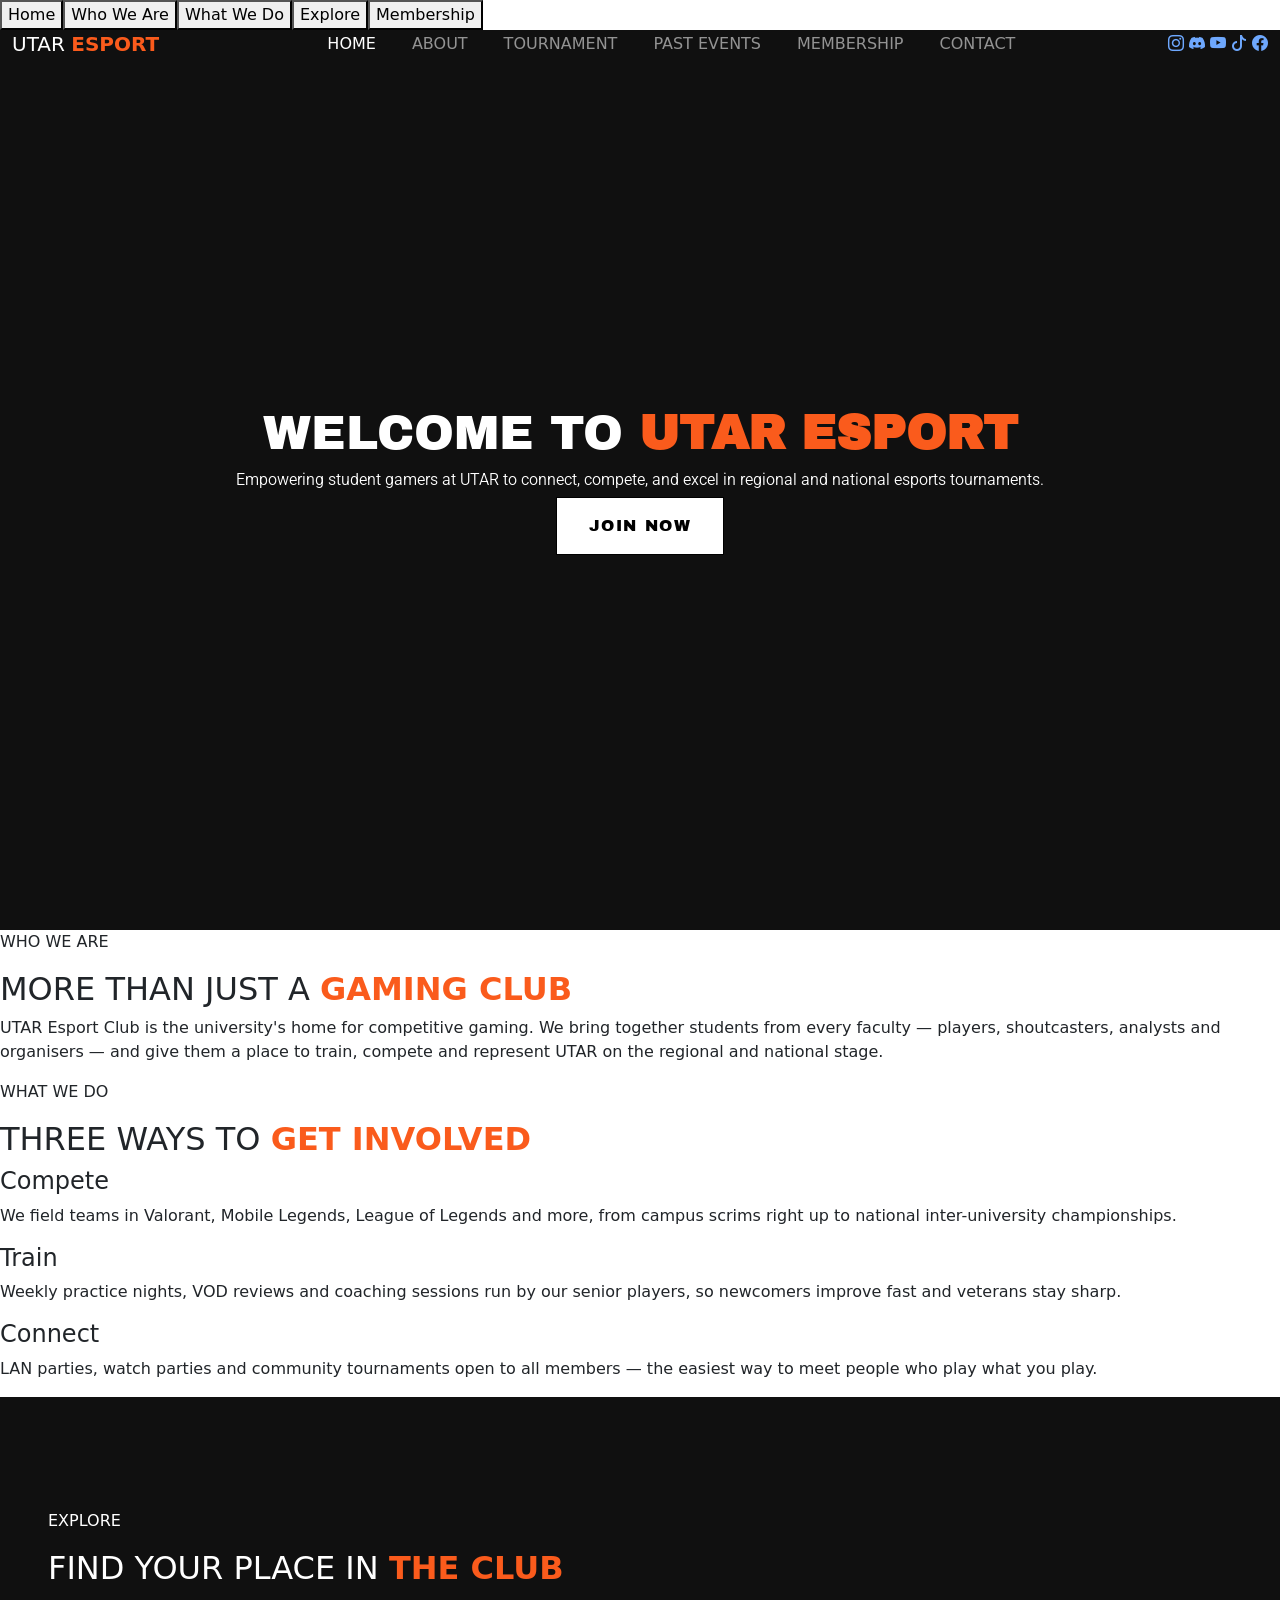
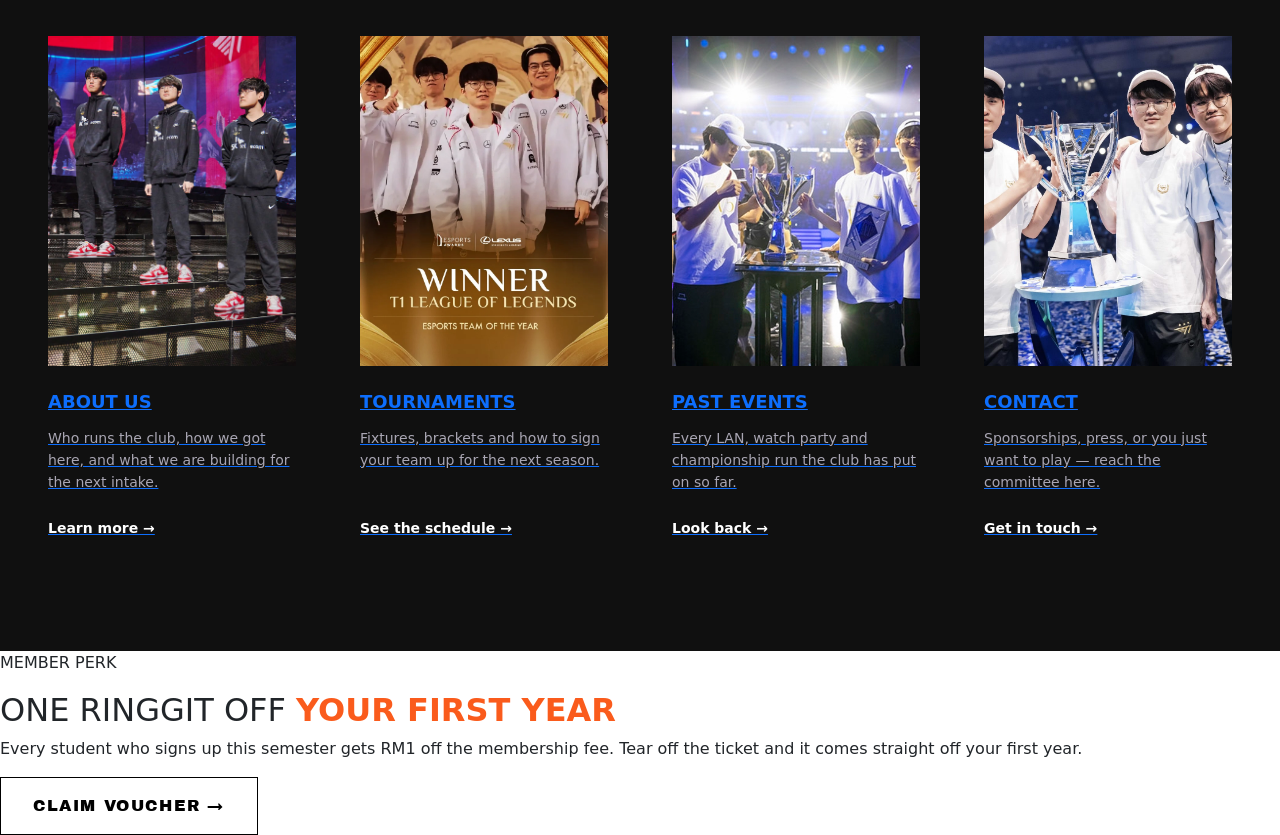
==== commit 132563b4: "added images" ====
--- a/index.html
+++ b/index.html
@@ -65,7 +65,7 @@
         </section>
         <section class="about about-who" data-section="Who We Are">
             <div class="about-inner">
-                <p class="about-eyebrow">WHO WE ARE</p>
+                <p class="about-eyebrow">WHO WE ARE</p>   
                 <h2 class="about-title">MORE THAN JUST A <span class="text-highlight">GAMING CLUB</span></h2>
                 <p class="about-text">
                     UTAR Esport Club is the university's home for competitive gaming. We bring together students from
--- a/style.css
+++ b/style.css
@@ -5,34 +5,15 @@
 /* Scroll snapping: a scroll gesture settles on the start of the next
    section rather than stopping halfway between two of them. */
 html {
-    scroll-snap-type: y mandatory;
+    scroll-snap-type: y proximity;
     scroll-behavior: smooth;
-    overflow-y: scroll;
 }
 
 .hero,
-.about,
-.voucher,
+.second-container,
 .membership,
 .news {
     scroll-snap-align: start;
-}
-
-/* script.js adds this while it animates a scroll. Snapping and an
-   animated scrollTop both drive the same property, so leaving snap on
-   means the browser drags the viewport back on every frame. Also drops
-   scroll-behavior, or the native smooth scroll runs against jQuery's. */
-html.is-scrolling {
-    scroll-snap-type: none;
-    scroll-behavior: auto;
-}
-
-/* Bootstrap locks scrolling by putting overflow:hidden on <body>, but
-   the scroll container here is <html> (overflow-y above), so the page
-   carries on scrolling behind an open dialog. script.js adds this. */
-html.has-modal {
-    overflow: hidden;
-    scroll-snap-type: none;
 }
 
 /* Snapping and smooth scrolling both animate the viewport, which can
@@ -44,250 +25,29 @@
     }
 }
 
-/* ==========================================================
-   Dot indicator  ·  built by script.js
-   ========================================================== */
-
-.dot-nav {
-    position: fixed;
-    top: 50%;
-    right: 1.75rem;
-    transform: translateY(-50%);
-    z-index: 20;
-
-    display: flex;
-    flex-direction: column;
-    gap: 1rem;
-}
-
-.dot {
-    position: relative;
-    width: 11px;
-    height: 11px;
-    padding: 0;
-
-    background-color: transparent;
-    border: 1.5px solid rgba(255, 255, 255, 0.45);
-    border-radius: 50%;
-    cursor: pointer;
-
-    transition: background-color 0.25s ease, border-color 0.25s ease, transform 0.25s ease;
-}
-
-.dot:hover {
-    border-color: #ffffff;
-    transform: scale(1.25);
-}
-
-.dot.active {
-    background-color: #FA5B1C;
-    border-color: #FA5B1C;
-    transform: scale(1.3);
-}
-
-/* The one white section — white dots are invisible on it, so the whole
-   strip flips to dark ink. .active keeps the orange either way. */
-.dot-nav.on-light .dot {
-    border-color: rgba(0, 0, 0, 0.35);
-}
-
-.dot-nav.on-light .dot:hover {
-    border-color: #000000;
-}
-
-.dot-nav.on-light .dot.active {
-    background-color: #FA5B1C;
-    border-color: #FA5B1C;
-}
-
-/* Name of the section, revealed on hover. */
-.dot-label {
+.navbar {
     position: absolute;
-    top: 50%;
-    right: calc(100% + 0.9rem);
-    transform: translateY(-50%);
-
-    background-color: #FA5B1C;
-    color: #ffffff;
-    font-family: "Archivo Black", sans-serif;
-    font-size: 0.7rem;
-    letter-spacing: 0.05rem;
-    white-space: nowrap;
-    padding: 0.35rem 0.7rem;
-    border-radius: 999px;
-
-    opacity: 0;
-    pointer-events: none;
-    transition: opacity 0.25s ease;
-}
-
-.dot:hover .dot-label,
-.dot:focus-visible .dot-label {
-    opacity: 1;
-}
-
-/* Crowds the content on phones, where the sections are short enough to
-   thumb through anyway. */
-@media (max-width: 767.98px) {
-    .dot-nav {
-        display: none;
-    }
-}
-
-/* ==========================================================
-   Site navigation
-   Brand left, links centred, socials + CTA right. Rides
-   transparently over the hero, then script.js adds .is-solid
-   once the page scrolls so the links stay readable against
-   whatever section is passing underneath.
-   ========================================================== */
-
-.site-nav {
-    position: fixed;
     top: 0;
     left: 0;
     right: 0;
-    z-index: 30;
+    z-index: 10;
 
     background-color: transparent;
-    border-bottom: 1px solid transparent;
-    padding: 1.5rem 0;
-
-    transition: background-color 0.3s ease, padding 0.3s ease, border-color 0.3s ease;
-}
-
-.site-nav.is-solid {
-    background-color: rgba(13, 13, 13, 0.92);
-    /* Lets the section behind bleed through instead of reading as a
-       flat slab sitting on top of the page. */
-    backdrop-filter: blur(10px);
-    -webkit-backdrop-filter: blur(10px);
-    border-bottom-color: #222222;
-    padding: 0.75rem 0;
-}
-
-.site-nav-inner {
-    display: flex;
-    align-items: center;
-    gap: 2rem;
-    padding: 0 2.5rem;
-}
-
-.site-nav .navbar-brand {
-    font-family: "Archivo Black", sans-serif;
-    font-size: 1.05rem;
-    letter-spacing: 0.08em;
-    color: #ffffff;
-}
-
-.site-nav-links .nav-link {
-    position: relative;
-    margin: 0 0.9rem;
-    padding: 0.5rem 0;
-
-    font-family: "Archivo Black", sans-serif;
-    font-size: 0.78rem;
-    letter-spacing: 0.14em;
-    color: rgba(255, 255, 255, 0.75);
-}
-
-/* Underline wipes in from the left rather than fading, so the
-   pointer reads as dragging it across the word. */
-.site-nav-links .nav-link::after {
-    content: "";
-    position: absolute;
-    left: 0;
-    right: 0;
-    bottom: 0;
-
-    height: 2px;
-    background-color: #FA5B1C;
-
-    transform: scaleX(0);
-    transform-origin: left;
-    transition: transform 0.25s ease;
-}
-
-.site-nav-links .nav-link:hover,
-.site-nav-links .nav-link:focus-visible,
-.site-nav-links .nav-link.active {
-    color: #ffffff;
-}
-
-.site-nav-links .nav-link:hover::after,
-.site-nav-links .nav-link:focus-visible::after,
-.site-nav-links .nav-link.active::after {
-    transform: scaleX(1);
-}
-
-.site-nav-actions {
-    display: flex;
-    align-items: center;
-    gap: 1rem;
-    margin-left: auto;
-}
-
-.site-nav-social {
-    font-size: 1.05rem;
-    line-height: 1;
-    color: rgba(255, 255, 255, 0.65);
-    transition: color 0.2s ease;
-}
-
-.site-nav-social:hover,
-.site-nav-social:focus-visible {
-    color: #FA5B1C;
+    padding-top: 1.5rem;
 }
 
 /* The collapsed menu needs its own backdrop, or it opens as
-   unreadable text floating over the hero. */
+   unreadable text floating over the hero image. */
 @media (max-width: 991.98px) {
-    .site-nav-inner {
-        padding: 0 1.25rem;
+    .navbar-collapse {
+        background-color: rgba(0, 0, 0, 0.85);
+        padding: 1rem;
     }
-
-    /* Opaque, not 0.92 — the hero headline is set large enough to read
-       straight through even a little transparency. */
-    .navbar-collapse {
-        background-color: #0d0d0d;
-        border-top: 1px solid #222222;
-
-        /* Cancels .site-nav-inner's padding so the panel reaches both
-           edges of the bar instead of floating inset from them. */
-        margin: 1rem -1.25rem 0;
-        padding: 1.25rem;
-    }
-
-    /* The bar itself has to go solid too, or the strip of nav padding
-       below the panel stays transparent and the hero shows through it. */
-    .site-nav:has(.navbar-collapse.show),
-    .site-nav:has(.navbar-collapse.collapsing) {
-        background-color: #0d0d0d;
-        border-bottom-color: #222222;
-    }
-
-    /* mx-auto and margin-left:auto both stop meaning anything once
-       the bar stacks — everything just runs down the left edge. */
-    .site-nav-links,
-    .site-nav-actions {
-        margin-left: 0;
-    }
-
-    .site-nav-links .nav-link {
-        margin: 0;
-    }
-
-    /* The underline spans the full row width when stacked, which reads
-       as a rule across the menu rather than a marker on the word. */
-    .site-nav-links .nav-link::after {
-        right: auto;
-        width: 2.5rem;
-    }
-
-    .site-nav-actions {
-        flex-wrap: wrap;
-        margin-top: 1.25rem;
-    }
+}
+
+.nav-item {
+    margin-left: 10px;
+    margin-right: 10px;
 }
 
 .hero {
@@ -312,7 +72,6 @@
     font-family: "Archivo Black";
     font-weight: 400;
     color: #ffffff;
-
 }
 
 .lead {
@@ -338,8 +97,6 @@
     padding-top: 1rem;
     padding-bottom: 1rem;
     letter-spacing: 0.1rem;
-
-
 }
 
 .btn:hover {
@@ -348,329 +105,13 @@
     color: #ffffff;
 }
 
-
-/* "Who we are" and "What we do" sit between the hero and the ticket
-   teaser. Each fills the viewport, so a scroll-snap stop lands on one
-   whole section at a time. min-height rather than height: if the copy
-   ever outgrows the screen the section stretches instead of clipping. */
-.about {
-    min-height: 100vh;
-    display: flex;
-    align-items: center;
-
-    color: #ffffff;
-    padding: 5rem 1.5rem;
-}
-
-/* Dark, so it reads as a continuation of the hero above it. */
-.about-who {
-    background-color: #101010;
-}
-
-/* One step lighter, which is what separates the two sections now that
-   they no longer share a heading. */
-.about-what {
-    background-color: #171717;
-}
-
-/* The cards sit on .about-what's background, so they need to step up
-   again to stay distinct from it. */
-.about-what .about-card {
-    background-color: #101010;
-    border-color: #2c2c2c;
-}
-
-.about-inner {
-    width: 100%;
-    max-width: 72rem;
-    margin: 0 auto;
-}
-
-.about-eyebrow {
-    color: #a9a6b3;
-    font-size: 0.875rem;
-    letter-spacing: 0.15rem;
-    margin-bottom: 0.5rem;
-}
-
-.about-title {
-    font-family: "Archivo Black", sans-serif;
-    font-size: clamp(1.75rem, 5vw, 3rem);
-    margin-bottom: 1.5rem;
-}
-
-.about-text {
-    max-width: 45rem;
-    font-size: clamp(1rem, 2.5vw, 1.125rem);
-    line-height: 1.7;
-    color: #a9a6b3;
-    margin-bottom: 0;
-}
-
-.about-grid {
-    margin-top: 3rem;
-
-    display: grid;
-    grid-template-columns: repeat(auto-fit, minmax(240px, 1fr));
-    gap: 1.5rem;
-}
-
-.about-card {
-    background-color: #171717;
-    border: 1px solid #222222;
-    border-radius: 1rem;
-    padding: 2rem;
-}
-
-/* The orange edge only appears on hover, so all three cards read as
-   equal weight until the user actually picks one out. */
-.about-card:hover {
-    border-color: #FA5B1C;
-}
-
-.about-card-title {
-    font-family: "Archivo Black", sans-serif;
-    font-size: 1.25rem;
-    margin-bottom: 0.75rem;
-}
-
-.about-card-text {
-    font-size: 0.95rem;
-    line-height: 1.6;
-    color: #a9a6b3;
-    margin-bottom: 0;
-}
-
-@media (min-width: 768px) {
-    .about {
-        padding: 7rem 3rem;
-    }
-
-    .about-grid {
-        margin-top: 4rem;
-    }
-}
-
-/* ==========================================================
-   Voucher  ·  last section of index.html
-   The pitch on the left, the ticket on the right. The ticket
-   is one image cut in two at its perforation so the stub can
-   tear away under the pointer.
-   ========================================================== */
-
-.voucher {
-    display: flex;
-    align-items: center;
-
-    background-color: #101010;
-    /* Lights the ticket from behind rather than sitting it on flat
-       black — the section reads as a spotlit prize. */
-    background-image: radial-gradient(circle at 68% 50%, rgba(250, 91, 28, 0.22), transparent 60%);
-    color: #ffffff;
-
+.second-container {
+    display: flex;
+    flex-direction: column;
+    align-items: center;
+    background-color: #ffffff;
     min-height: 20vh;
-    padding: 4rem 1.5rem;
-    overflow: hidden;
-}
-
-.voucher-inner {
-    width: 100%;
-    max-width: 72rem;
-    margin: 0 auto;
-
-    display: grid;
-    grid-template-columns: 1fr;
-    gap: 3rem;
-    justify-items: center;
-    text-align: center;
-}
-
-.voucher-copy .about-title {
-    margin-bottom: 1.5rem;
-}
-
-.voucher-copy .about-text {
-    margin-bottom: 2rem;
-}
-
-/* Scoped past the global .btn, which is declared further down the
-   file and would otherwise win on equal specificity. */
-.voucher .voucher-cta {
-    display: inline-block;
-    padding: 0.9rem 2.2rem;
-    border-radius: 999px;
-
-    font-size: 0.85rem;
-    letter-spacing: 0.14em;
-
-    background-color: #FA5B1C;
-    border-color: #FA5B1C;
-    color: #ffffff;
-}
-
-.voucher .voucher-cta:hover {
-    background-color: #ffffff;
-    border-color: #ffffff;
-    color: #000000;
-}
-
-.voucher-claimed {
-    margin-top: 1rem;
-    margin-bottom: 0;
-
-    font-size: 0.8rem;
-    letter-spacing: 0.08em;
-    color: #7c7a85;
-}
-
-/* ---- the ticket ------------------------------------------------
-   Height comes from the viewport and the width follows the image's
-   own ratio, so the ticket can never outgrow its section the way the
-   raw 633x1263 <img> used to. */
-
-.voucher-ticket {
-    /* --tear is where the orange body meets the grey stub, measured
-       off the PNG: row 987 of 1263. Both halves derive from it, so
-       the seam stays put if the artwork is ever swapped. */
-    --tear: 78.15%;
-
-    position: relative;
-    display: block;
-    flex: none;
-
-    aspect-ratio: 633 / 1263;
-    height: min(64vh, 560px);
-
-    rotate: -5deg;
-    text-decoration: none;
-    transition: rotate 0.3s ease, translate 0.3s ease, filter 0.3s ease;
-}
-
-.voucher-ticket-top,
-.voucher-ticket-stub {
-    position: absolute;
-    left: 0;
-    right: 0;
-
-    /* Both halves paint the same file; the offset is what decides
-       which slice of it shows through. */
-    background-image: url("images/TICKET.png");
-    background-size: 100% auto;
-    background-repeat: no-repeat;
-}
-
-.voucher-ticket-top {
-    top: 0;
-    height: var(--tear);
-    background-position: center top;
-}
-
-.voucher-ticket-stub {
-    bottom: 0;
-    height: calc(100% - var(--tear));
-    background-position: center bottom;
-
-    transition: transform 0.3s ease;
-}
-
-/* The dashed line that shows up in the gap once the stub pulls away.
-   Hidden at rest so the ticket reads as one unbroken piece. */
-.voucher-ticket-top::after {
-    content: "";
-    position: absolute;
-    left: 6%;
-    right: 6%;
-    bottom: 0;
-
-    border-bottom: 2px dashed #FA5B1C;
-    opacity: 0;
-    transition: opacity 0.3s ease;
-}
-
-.voucher-ticket:hover,
-.voucher-ticket:focus-visible {
-    rotate: -2deg;
-    translate: 0 -6px;
-    filter: drop-shadow(0 18px 28px rgba(0, 0, 0, 0.55));
-}
-
-.voucher-ticket:hover .voucher-ticket-stub,
-.voucher-ticket:focus-visible .voucher-ticket-stub {
-    transform: translateY(10px) rotate(1.5deg);
-}
-
-.voucher-ticket:hover .voucher-ticket-top::after,
-.voucher-ticket:focus-visible .voucher-ticket-top::after {
-    opacity: 1;
-}
-
-/* Rubber stamp, shown by script.js once the voucher has been claimed. */
-.voucher-stamp {
-    position: absolute;
-    top: 34%;
-    left: 50%;
-    translate: -50% -50%;
-    rotate: -12deg;
-
-    padding: 0.5rem 1.5rem;
-    border: 4px solid #FA5B1C;
-    border-radius: 0.5rem;
-
-    background-color: rgba(16, 16, 16, 0.82);
-    color: #FA5B1C;
-    font-family: "Archivo Black", sans-serif;
-    font-size: clamp(1rem, 2.2vw, 1.6rem);
-    letter-spacing: 0.18em;
-    white-space: nowrap;
-}
-
-@media (prefers-reduced-motion: reduce) {
-
-    .voucher-ticket,
-    .voucher-ticket-stub,
-    .voucher-ticket-top::after {
-        transition: none;
-    }
-
-    .voucher-ticket:hover .voucher-ticket-stub,
-    .voucher-ticket:focus-visible .voucher-ticket-stub {
-        transform: none;
-    }
-}
-
-/* Side by side once there is room for a column of copy next to a
-   ticket that tall; stacked and centred below it. */
-@media (min-width: 992px) {
-    .voucher-inner {
-        grid-template-columns: 1.1fr 0.9fr;
-        gap: 4rem;
-        align-items: center;
-        justify-items: start;
-        text-align: left;
-    }
-
-    .voucher-ticket {
-        justify-self: center;
-    }
-}
-
-@media (max-width: 991.98px) {
-
-    /* Sized so the copy, the button and the whole ticket still land on
-       one phone screen — at 52vh and 4rem padding the stub fell below
-       the fold, and the claimed note pushed it further still. */
-    .voucher {
-        padding: 3rem 1.5rem;
-    }
-
-    .voucher-inner {
-        gap: 2rem;
-    }
-
-    .voucher-ticket {
-        height: min(46vh, 380px);
-        rotate: -3deg;
-    }
+    padding: 3rem;
 }
 
 .plan {
@@ -683,12 +124,11 @@
 }
 
 @media (min-width: 768px) {
-
     /* Full-screen sections, so each scroll-snap stop lands on a
        section that fills the viewport rather than a partial one.
        Desktop only — forcing 100vh on phones just causes overflow,
        since the content is taller than a phone screen to begin with. */
-    .voucher,
+    .second-container,
     .membership {
         min-height: 100vh;
     }
@@ -783,103 +223,23 @@
     }
 }
 
-/* ==========================================================
-   Explore  ·  teasers for the pages the rest of the team owns
-   Built on the .news-* card grid above; only the differences
-   between a news item and a page teaser live here.
-   ========================================================== */
-
-/* .news-grid's 4rem gap and auto-fit tracks are sized for three
-   portrait stories. Four teasers need explicit counts instead: auto-fit
-   lands on three columns around tablet width, which leaves one card
-   orphaned on a second row. */
-.explore-grid {
-    gap: 1.5rem;
-    grid-template-columns: 1fr;
-}
-
-@media (min-width: 576px) {
-    .explore-grid {
-        grid-template-columns: repeat(2, 1fr);
-    }
-}
-
-@media (min-width: 1200px) {
-    .explore-grid {
-        grid-template-columns: repeat(4, 1fr);
-    }
-
-    /* Matches .about — a full-viewport scroll-snap stop with its content
-       centred. Only once all four fit on one row: wrapped to two rows
-       the cards are taller than the viewport, and forcing 100vh would
-       just hide the bottom one behind the next snap stop. */
-    .explore {
-        min-height: 100vh;
-        display: flex;
-        align-items: center;
-    }
-}
-
-.explore-card {
-    /* The whole card is the link, so it has to carry the border and
-       drop the anchor's default underline and blue. */
-    text-decoration: none;
-    color: inherit;
-
-    background-color: #171717;
-    border: 1px solid #222222;
-    border-radius: 1rem;
-    padding: 1rem;
-
-    transition: border-color 0.25s ease, transform 0.25s ease;
-}
-
-.explore-card:hover,
-.explore-card:focus-visible {
-    color: inherit;
-    border-color: #FA5B1C;
-    transform: translateY(-4px);
-}
-
-.explore-card img {
-    /* .news-card img is 3/4 portrait; four of those side by side run
-       off the bottom of a 1080p viewport. */
-    aspect-ratio: 4 / 3;
-    border-radius: 0.5rem;
-    margin-bottom: 1rem;
-}
-
-.explore-card .news-card-title {
-    font-family: "Archivo Black", sans-serif;
-    font-size: 1rem;
-    letter-spacing: 0.04em;
-}
-
-.explore-card:hover .news-card-link {
-    color: #FA5B1C;
-}
-
-
 hr {
     height: 1px;
-    /* Sets the thickness */
+        /* Sets the thickness */
     background-color: #333;
-    /* Sets the line color */
+        /* Sets the line color */
     border: none;
 }
 
 .text-highlight {
     color: #FA5B1C;
     font-weight: bolder;
-
-
 }
 
 .membership-description {
     margin-top: 1em;
     font-size: clamp(1rem, 3.5vw, 1.5rem);
 }
-
 
 /* ==========================================================
    membership.html  ·  pricing page
@@ -895,7 +255,7 @@
 
 .pricing-header {
     text-align: center;
-    /* The navbar is position:absolute, so it takes up no space in
+        /* The navbar is position:absolute, so it takes up no space in
        the flow. This top padding is what stops it overlapping. */
     padding: 8rem 1.5rem 3rem;
 }
@@ -927,8 +287,9 @@
 .pricing-card {
     display: flex;
     flex-direction: column;
+
     background-color: #171717;
-    border: 1px solid #222222;
+    border: 1px solid #2f2f2f;
     border-radius: 1rem;
     padding: 2rem;
 }
@@ -952,7 +313,7 @@
 }
 
 .pricing-period {
-    /* Step back out of Archivo Black, which only ships one very heavy
+        /* Step back out of Archivo Black, which only ships one very heavy
        weight and would swamp the price it sits next to. */
     font-family: var(--bs-body-font-family);
     font-size: 1rem;
@@ -986,10 +347,6 @@
     font-size: 0.95rem;
     line-height: 1.6;
     margin-bottom: 1rem;
-}
-
-.pricing-card-right {
-    border-color: #FA5B1C;
 }
 
 /* .text-highlight carries its own margin-right for the index.html
@@ -1008,10 +365,9 @@
     margin-bottom: 0;
 }
 
-
 .container-spec-sheet {
     display: flex;
-    /* Column, so the heading stacks above the table instead of sitting
+        /* Column, so the heading stacks above the table instead of sitting
        next to it. align-items centers them on the cross axis. */
     flex-direction: column;
     align-items: center;
@@ -1036,9 +392,6 @@
     width: 75%;
     table-layout: fixed;
     border-collapse: collapse;
-
-
-
 }
 
 th,
@@ -1048,8 +401,6 @@
     border-bottom: 0.5px solid #555555;
     text-align: center;
     padding: 0.5em;
-
-
 }
 
 th {
@@ -1066,311 +417,662 @@
 .left-header {
     text-align: left;
     padding-left: 30px;
-
-}
-
-.join-button {
-    border-style: solid;
-    border-color: #ffffff;
-    border-radius: 999px;
-    min-width: 14rem;
-    min-height: 4rem;
-    margin-top: 1rem;
-    font-family: "Archivo Black";
-    font-size: 1.5rem;
-    background-color: #ffffff;
-}
-
-.join-button:hover {
-    border-color: #ffffff;
-    background-color: #000000;
-    color: #ffffff;
-}
-
-.welcome-section-button {
-    border-color: #ffffff;
-    border-radius: 999px;
-    min-width: 13rem;
-    min-height: 3.5rem;
-    font-family: "Archivo Black";
-    letter-spacing: 0.15rem;
-    margin: 1.5rem;
-}
-
-.popular {
-    position: absolute;
-    top: -12px;
-    right: 20px;
-    background: var(--accent-orange);
-    color: #fff;
-    font-size: 0.7rem;
-    font-weight: 800;
-    text-transform: uppercase;
-    padding: 0.25rem 0.75rem;
-    border-radius: 20px;
-}
-
+}
 
 /* ==========================================================
-   Placeholder pages  ·  about / tournament / events / contact
-   Shells for the rest of the team to overwrite. Everything
-   is borrowed from .pricing-*; this only centres it.
+   ADDED: Custom Layout & Interactive Styles for event.html & contact.html
    ========================================================== */
 
-.stub-page {
-    display: flex;
-    align-items: center;
-    justify-content: center;
-}
-
-.stub-note {
-    color: #7c7a85;
-    font-size: 0.8rem;
-    margin-top: 2.5rem;
-}
-
-
-/* ==========================================================
-   Registration modal  ·  index.html
-   Two steps: club details, then payment. script.js keeps a
-   draft of it in storage as it is typed.
-   ========================================================== */
-
-.reg-modal {
-    background-color: #171717;
-    border: 1px solid #222222;
-    border-radius: 1rem;
-    color: #ffffff;
-}
-
-.reg-modal .modal-header {
-    border-bottom-color: #222222;
-}
-
-.reg-modal .modal-title {
+.page-header-custom {
+    position: fixed;
+    top: 0;
+    left: 0;
+    width: 100%;
+    display: flex;
+    justify-content: space-between;
+    align-items: center;
+    padding: 1.25rem 6%;
+    background-color: rgba(16, 16, 16, 0.9);
+    backdrop-filter: blur(12px);
+    border-bottom: 1px solid #2f2f2f;
+    z-index: 1000;
+    box-sizing: border-box;
+}
+
+.brand-title {
     font-family: "Archivo Black", sans-serif;
     font-size: 1.1rem;
-    letter-spacing: 0.08em;
-}
-
-/* Step pips. The current one is orange and bright; the other
-   stays muted, so the pair reads as progress rather than tabs. */
-.reg-steps {
+    letter-spacing: 1px;
+    text-transform: uppercase;
+    color: #ffffff;
+    text-decoration: none;
+}
+
+.nav-links-custom {
     display: flex;
     gap: 1.5rem;
-
     list-style: none;
-    padding-left: 0;
-    margin-bottom: 1.75rem;
-}
-
-.reg-steps li {
+    margin: 0;
+    padding: 0;
+}
+
+.nav-links-custom a {
+    color: #a9a6b3;
+    font-family: "Roboto", sans-serif;
+    text-decoration: none;
+    font-size: 0.875rem;
+    font-weight: 600;
+    transition: color 0.2s;
+}
+
+.nav-links-custom a.active,
+.nav-links-custom a:hover {
+    color: #FA5B1C;
+}
+
+.main-content-layout {
+    flex: 1;
+    padding: 7rem 6% 4rem 6%;
+    max-width: 1200px;
+    margin: 0 auto;
+    width: 100%;
+    box-sizing: border-box;
+    font-family: "Roboto", sans-serif;
+}
+
+.section-headline {
+    font-family: "Archivo Black", sans-serif;
+    font-size: clamp(1.8rem, 4vw, 2.8rem);
+    text-transform: uppercase;
+    letter-spacing: 1px;
+    margin-bottom: 0.5rem;
+    text-align: center;
+    color: #ffffff;
+}
+
+.section-subheadline {
+    text-align: center;
+    color: #a9a6b3;
+    max-width: 650px;
+    margin: 0 auto 2.5rem;
+    font-size: 0.95rem;
+    line-height: 1.6;
+}
+
+/* Event Controls */
+.controls-bar {
+    display: flex;
+    justify-content: space-between;
+    align-items: center;
+    flex-wrap: wrap;
+    gap: 1rem;
+    margin-bottom: 2rem;
+}
+
+.filter-buttons {
+    display: flex;
+    gap: 0.5rem;
+    flex-wrap: wrap;
+}
+
+.filter-btn {
+    background-color: #171717;
+    border: 1px solid #2f2f2f;
+    color: #a9a6b3;
+    padding: 0.5rem 1.25rem;
+    border-radius: 999px;
+    font-size: 0.8rem;
+    font-weight: 700;
+    font-family: "Roboto", sans-serif;
+    cursor: pointer;
+    transition: all 0.2s ease;
+}
+
+.filter-btn.active,
+.filter-btn:hover {
+    background-color: rgba(250, 91, 28, 0.2);
+    color: #FA5B1C;
+    border-color: #FA5B1C;
+}
+
+.search-box {
+    background-color: #171717;
+    border: 1px solid #2f2f2f;
+    padding: 0.5rem 1.25rem;
+    border-radius: 999px;
+    color: #ffffff;
+    outline: none;
+    font-family: "Roboto", sans-serif;
+    font-size: 0.85rem;
+    min-width: 220px;
+}
+
+.search-box:focus {
+    border-color: #FA5B1C;
+}
+
+/* Events Grid & Cards */
+.events-grid {
+    display: grid;
+    grid-template-columns: repeat(auto-fit, minmax(300px, 1fr));
+    gap: 2rem;
+    width: 100%;
+}
+
+.event-card {
+    background-color: #171717;
+    border: 1px solid #2f2f2f;
+    border-radius: 12px;
+    overflow: hidden;
+    display: flex;
+    flex-direction: column;
+    cursor: pointer;
+    transition: transform 0.25s ease, border-color 0.25s ease;
+}
+
+.event-card:hover {
+    transform: translateY(-5px);
+    border-color: #FA5B1C;
+}
+
+.event-img {
+    height: 200px;
+    background-size: cover;
+    background-position: center;
     position: relative;
-    padding-top: 0.75rem;
-    flex: 1;
-
+}
+
+.event-badge {
+    position: absolute;
+    top: 12px;
+    left: 12px;
+    background: rgba(0, 0, 0, 0.75);
+    border: 1px solid #2f2f2f;
+    color: #FA5B1C;
     font-size: 0.7rem;
-    letter-spacing: 0.12em;
-    color: #7c7a85;
-}
-
-.reg-steps li::before {
-    content: "";
-    position: absolute;
+    font-weight: 700;
+    padding: 0.25rem 0.6rem;
+    border-radius: 4px;
+    text-transform: uppercase;
+    font-family: "Roboto", sans-serif;
+}
+
+.event-body {
+    padding: 1.5rem;
+    display: flex;
+    flex-direction: column;
+    flex-grow: 1;
+}
+
+.event-body h3 {
+    font-family: "Archivo Black", sans-serif;
+    font-size: 1.15rem;
+    margin-bottom: 0.4rem;
+    line-height: 1.3;
+    color: #ffffff;
+}
+
+.event-date {
+    color: #FA5B1C;
+    font-size: 0.85rem;
+    font-weight: 600;
+    margin-bottom: 0.8rem;
+}
+
+.event-body p {
+    color: #a9a6b3;
+    font-size: 0.9rem;
+    line-height: 1.6;
+}
+
+/* Modal Lightbox */
+.modal-overlay {
+    position: fixed;
     top: 0;
     left: 0;
-    right: 0;
-
-    height: 3px;
-    background-color: #2c2c2c;
-    border-radius: 999px;
-    transition: background-color 0.25s ease;
-}
-
-.reg-steps li.is-current {
-    color: #ffffff;
-}
-
-.reg-steps li.is-current::before {
+    width: 100%;
+    height: 100%;
+    background: rgba(0, 0, 0, 0.85);
+    backdrop-filter: blur(8px);
+    display: none;
+    justify-content: center;
+    align-items: center;
+    z-index: 2000;
+    padding: 1.5rem;
+    box-sizing: border-box;
+}
+
+.modal-card {
+    background-color: #171717;
+    border: 1px solid #2f2f2f;
+    border-radius: 12px;
+    max-width: 600px;
+    width: 100%;
+    overflow: hidden;
+    position: relative;
+    box-shadow: 0 10px 30px rgba(0, 0, 0, 0.8);
+}
+
+.modal-img {
+    height: 240px;
+    background-size: cover;
+    background-position: center;
+}
+
+.modal-content {
+    padding: 1.8rem;
+}
+
+.modal-close {
+    position: absolute;
+    top: 15px;
+    right: 15px;
+    background: rgba(0, 0, 0, 0.6);
+    border: none;
+    color: #fff;
+    font-size: 1.2rem;
+    width: 32px;
+    height: 32px;
+    border-radius: 50%;
+    cursor: pointer;
+}
+
+/* Contact Page Scoped Items */
+.contact-container {
+    display: grid;
+    grid-template-columns: 1fr 1.2fr;
+    gap: 3rem;
+    width: 100%;
+    align-items: start;
+}
+
+.contact-info h1 {
+    font-family: "Archivo Black", sans-serif;
+    font-size: clamp(2rem, 4vw, 3rem);
+    text-transform: uppercase;
+    margin-bottom: 0.8rem;
+    line-height: 1.1;
+    color: #ffffff;
+}
+
+.contact-info p {
+    color: #a9a6b3;
+    font-size: 0.95rem;
+    margin-bottom: 2rem;
+    line-height: 1.6;
+}
+
+.info-item {
+    display: flex;
+    align-items: center;
+    gap: 1rem;
+    margin-bottom: 1.5rem;
+}
+
+.info-icon {
+    width: 44px;
+    height: 44px;
+    border-radius: 8px;
+    background: rgba(250, 91, 28, 0.15);
+    color: #FA5B1C;
+    display: flex;
+    align-items: center;
+    justify-content: center;
+    font-size: 1.2rem;
+    flex-shrink: 0;
+}
+
+.info-text strong {
+    display: block;
+    font-size: 0.95rem;
+    color: #ffffff;
+}
+
+.info-text a,
+.info-text span {
+    color: #a9a6b3;
+    font-size: 0.85rem;
+    text-decoration: none;
+}
+
+.info-text a:hover {
+    color: #FA5B1C;
+}
+
+.discord-card-widget {
+    background-color: #1e1f22;
+    border-radius: 8px;
+    border: 1px solid #2f2f2f;
+    padding: 1.25rem;
+    margin-top: 1.5rem;
+    display: flex;
+    flex-direction: column;
+    gap: 0.85rem;
+}
+
+.discord-btn-custom {
+    background-color: #5865F2;
+    color: #ffffff;
+    text-align: center;
+    padding: 0.65rem;
+    border-radius: 6px;
+    text-decoration: none;
+    font-size: 0.85rem;
+    font-weight: 700;
+    transition: background-color 0.2s ease;
+    display: block;
+}
+
+.discord-btn-custom:hover {
+    background-color: #4752c4;
+    color: #ffffff;
+    text-decoration: none;
+}
+
+.contact-form-card {
+    background-color: #171717;
+    border: 1px solid #2f2f2f;
+    padding: 2.2rem;
+    border-radius: 12px;
+    display: flex;
+    flex-direction: column;
+    gap: 1.2rem;
+    box-shadow: 0 10px 30px rgba(0, 0, 0, 0.4);
+}
+
+.form-group-custom {
+    display: flex;
+    flex-direction: column;
+    gap: 0.4rem;
+}
+
+.form-group-custom label {
+    font-size: 0.8rem;
+    font-weight: 700;
+    text-transform: uppercase;
+    letter-spacing: 0.5px;
+    color: #a9a6b3;
+}
+
+.form-group-custom input,
+.form-group-custom textarea,
+.form-group-custom select {
+    background-color: #101010;
+    border: 1px solid #2f2f2f;
+    padding: 0.85rem;
+    border-radius: 6px;
+    color: #ffffff;
+    font-family: "Roboto", sans-serif;
+    font-size: 0.9rem;
+    outline: none;
+}
+
+.form-group-custom input:focus,
+.form-group-custom textarea:focus,
+.form-group-custom select:focus {
+    border-color: #FA5B1C;
+}
+
+.btn-submit-orange {
     background-color: #FA5B1C;
-}
-
-.reg-step {
+    color: #ffffff;
+    padding: 0.9rem;
+    border-radius: 6px;
     border: none;
-    padding: 0;
+    font-weight: 700;
+    font-family: "Archivo Black", sans-serif;
+    text-transform: uppercase;
+    letter-spacing: 1px;
+    transition: background 0.2s;
+    cursor: pointer;
+    font-size: 0.9rem;
+    margin-top: 0.5rem;
+}
+
+.btn-submit-orange:hover {
+    background-color: #ff7733;
+}
+
+.alert-banner-custom {
+    display: none;
+    background: rgba(250, 91, 28, 0.15);
+    border: 1px solid #FA5B1C;
+    color: #FA5B1C;
+    padding: 0.8rem;
+    border-radius: 6px;
+    font-size: 0.85rem;
+    text-align: center;
+    font-weight: 700;
+}
+
+/* FAQ Accordion Section */
+.faq-section-wrapper {
+    margin-top: 4rem;
+    border-top: 1px solid #2f2f2f;
+    padding-top: 3rem;
+}
+
+.accordion-wrapper {
+    max-width: 800px;
+    margin: 0 auto;
+    display: flex;
+    flex-direction: column;
+    gap: 1rem;
+}
+
+.accordion-item-box {
+    background-color: #171717;
+    border: 1px solid #2f2f2f;
+    border-radius: 8px;
+    overflow: hidden;
+}
+
+.accordion-header-box {
+    padding: 1rem 1.25rem;
+    font-weight: 700;
+    font-size: 0.95rem;
+    cursor: pointer;
+    display: flex;
+    justify-content: space-between;
+    align-items: center;
+    color: #ffffff;
+}
+
+.accordion-body-box {
+    padding: 0 1.25rem 1rem 1.25rem;
+    color: #a9a6b3;
+    font-size: 0.88rem;
+    line-height: 1.6;
+    display: none;
+}
+
+.footer-custom {
+    text-align: center;
+    padding: 2rem;
+    border-top: 1px solid #2f2f2f;
+    color: #a9a6b3;
+    font-family: "Roboto", sans-serif;
+    font-size: 0.85rem;
+    margin-top: 3rem;
+}
+
+@media (max-width: 768px) {
+    .page-header-custom { padding: 1rem 4%; }
+    .main-content-layout { padding: 6rem 5% 3rem 5%; }
+    .events-grid { grid-template-columns: 1fr; }
+    .controls-bar { flex-direction: column; align-items: stretch; }
+    .search-box { width: 100%; }
+    .contact-container { grid-template-columns: 1fr; gap: 2rem; }
+    .contact-info { text-align: center; }
+    .info-item { justify-content: center; }
+}
+
+/* ==========================================================
+   Floating Chatbot Agent Widget Styles
+   ========================================================== */
+.chatbot-toggler {
+    position: fixed;
+    bottom: 30px;
+    right: 30px;
+    width: 55px;
+    height: 55px;
+    background-color: #FA5B1C;
+    border-radius: 50%;
+    border: none;
+    outline: none;
+    cursor: pointer;
+    display: flex;
+    align-items: center;
+    justify-content: center;
+    box-shadow: 0 0 20px rgba(250, 91, 28, 0.4);
+    z-index: 9999;
+    transition: transform 0.2s ease;
+}
+
+.chatbot-toggler:hover {
+    transform: scale(1.08);
+}
+
+.chatbot-toggler span {
+    font-size: 1.5rem;
+    color: #ffffff;
+}
+
+.chatbot-panel {
+    position: fixed;
+    bottom: 95px;
+    right: 30px;
+    width: 340px;
+    max-height: 480px;
+    background-color: #171717;
+    border: 1px solid #2f2f2f;
+    border-radius: 12px;
+    box-shadow: 0 10px 30px rgba(0, 0, 0, 0.7);
+    display: none;
+    flex-direction: column;
+    overflow: hidden;
+    z-index: 9999;
+    font-family: "Roboto", sans-serif;
+}
+
+.chatbot-header {
+    background-color: #101010;
+    border-bottom: 1px solid #2f2f2f;
+    padding: 0.85rem 1rem;
+    display: flex;
+    justify-content: space-between;
+    align-items: center;
+}
+
+.chatbot-header h4 {
     margin: 0;
-    min-width: 0;
-}
-
-.reg-field {
-    margin-bottom: 1rem;
-}
-
-.reg-field label {
-    display: block;
-    margin-bottom: 0.35rem;
-
-    font-size: 0.75rem;
-    letter-spacing: 0.1em;
-    color: #a9a6b3;
-}
-
-.reg-field input,
-.reg-field select {
-    width: 100%;
-    padding: 0.65rem 0.85rem;
-
+    font-size: 0.9rem;
+    font-family: "Archivo Black", sans-serif;
+    color: #ffffff;
+    display: flex;
+    align-items: center;
+    gap: 0.5rem;
+}
+
+.chatbot-status-dot {
+    width: 8px;
+    height: 8px;
+    background-color: #23a55a;
+    border-radius: 50%;
+    display: inline-block;
+}
+
+.chatbot-close-btn {
+    background: transparent;
+    border: none;
+    color: #a9a6b3;
+    font-size: 1.2rem;
+    cursor: pointer;
+}
+
+.chatbot-messages {
+    padding: 1rem;
+    height: 300px;
+    overflow-y: auto;
+    display: flex;
+    flex-direction: column;
+    gap: 0.75rem;
+    background-color: #171717;
+}
+
+.chat-msg {
+    max-width: 80%;
+    padding: 0.6rem 0.85rem;
+    border-radius: 8px;
+    font-size: 0.85rem;
+    line-height: 1.4;
+    word-break: break-word;
+}
+
+.chat-msg.bot {
+    background-color: #22252e;
+    color: #ffffff;
+    align-self: flex-start;
+    border-bottom-left-radius: 2px;
+}
+
+.chat-msg.user {
+    background-color: #FA5B1C;
+    color: #ffffff;
+    align-self: flex-end;
+    border-bottom-right-radius: 2px;
+    font-weight: 500;
+}
+
+.chatbot-quick-replies {
+    display: flex;
+    gap: 0.4rem;
+    overflow-x: auto;
+    padding: 0.4rem 0.8rem;
+    background-color: #121316;
+    border-top: 1px solid #2f2f2f;
+}
+
+.quick-btn {
+    background-color: #1c1e24;
+    border: 1px solid #2f2f2f;
+    color: #a9a6b3;
+    padding: 0.25rem 0.6rem;
+    border-radius: 12px;
+    font-size: 0.72rem;
+    white-space: nowrap;
+    cursor: pointer;
+    transition: all 0.2s ease;
+}
+
+.quick-btn:hover {
+    border-color: #FA5B1C;
+    color: #FA5B1C;
+}
+
+.chatbot-input-area {
+    display: flex;
+    border-top: 1px solid #2f2f2f;
     background-color: #101010;
-    border: 1px solid #2c2c2c;
-    border-radius: 0.5rem;
-    color: #ffffff;
-    font-size: 0.95rem;
-}
-
-.reg-field input:focus,
-.reg-field select:focus {
+}
+
+.chatbot-input-area input {
+    flex: 1;
+    background: transparent;
+    border: none;
     outline: none;
-    border-color: #FA5B1C;
-    box-shadow: 0 0 0 3px rgba(250, 91, 28, 0.2);
-}
-
-/* Two-up for the short fields — expiry next to CVV rather than
-   each one stretched across the whole dialog. */
-.reg-row {
-    display: grid;
-    grid-template-columns: repeat(auto-fit, minmax(130px, 1fr));
-    gap: 1rem;
-}
-
-.reg-plans {
-    display: grid;
-    grid-template-columns: repeat(auto-fit, minmax(140px, 1fr));
-    gap: 0.75rem;
-    margin-bottom: 1rem;
-}
-
-.reg-plan {
-    display: flex;
-    gap: 0.6rem;
-    align-items: center;
-
-    padding: 0.75rem 0.9rem;
-    background-color: #101010;
-    border: 1px solid #2c2c2c;
-    border-radius: 0.5rem;
+    padding: 0.75rem 1rem;
+    color: #ffffff;
+    font-size: 0.85rem;
+    font-family: "Roboto", sans-serif;
+}
+
+.chatbot-input-area button {
+    background: transparent;
+    border: none;
+    color: #FA5B1C;
+    padding: 0 1rem;
+    font-weight: 700;
     cursor: pointer;
-
     font-size: 0.9rem;
-    transition: border-color 0.2s ease;
-}
-
-.reg-plan:hover {
-    border-color: #555555;
-}
-
-/* :has lets the whole tile light up from the radio inside it,
-   with no JS keeping a class in sync. */
-.reg-plan:has(input:checked) {
-    border-color: #FA5B1C;
-}
-
-.reg-plan input {
-    accent-color: #FA5B1C;
-}
-
-.reg-plan-price {
-    margin-left: auto;
-    color: #a9a6b3;
-    font-size: 0.8rem;
-}
-
-.reg-note {
-    font-size: 0.8rem;
-    line-height: 1.5;
-    color: #7c7a85;
-    margin-top: 1.25rem;
-    margin-bottom: 0;
-}
-
-.reg-footer {
-    display: flex;
-    align-items: center;
-    flex-wrap: wrap;
-    gap: 0.75rem;
-    margin-top: 1.75rem;
-}
-
-/* Same pill treatment as the nav CTA — the global .btn is a
-   large square white block, which swamps a dialog this size. */
-.reg-footer .btn {
-    padding: 0.6rem 1.5rem;
-    border-radius: 999px;
-    font-size: 0.78rem;
-    letter-spacing: 0.12em;
-    /* The letter-spacing pushes "COMPLETE SIGN-UP" past the space it
-       has, and a wrapped label leaves the two buttons different heights. */
-    white-space: nowrap;
-}
-
-.reg-next,
-.reg-submit {
-    background-color: #FA5B1C;
-    border-color: #FA5B1C;
-    color: #ffffff;
-}
-
-.reg-next:hover,
-.reg-submit:hover {
-    background-color: #ffffff;
-    border-color: #ffffff;
-    color: #000000;
-}
-
-.reg-back {
-    background-color: transparent;
-    border-color: #555555;
-    color: #ffffff;
-}
-
-/* Pushed to the right so the buttons stay grouped on the left.
-   This is where "Draft saved" / "Draft restored" shows up. */
-.reg-status {
-    margin-left: auto;
-    text-align: right;
-    /* Below this it squeezes the buttons rather than wrapping itself. */
-    min-width: 7rem;
-
-    font-size: 0.75rem;
-    line-height: 1.4;
-    color: #7c7a85;
-
-    opacity: 0;
-    transition: opacity 0.3s ease;
-}
-
-.reg-status.is-visible {
-    opacity: 1;
-}
-
-.reg-status strong {
-    color: #FA5B1C;
-    font-weight: 700;
-}
-
-.reg-done {
-    text-align: center;
-    padding: 1.5rem 0 0.5rem;
-}
-
-.reg-done-title {
-    font-family: "Archivo Black", sans-serif;
-    font-size: clamp(1.5rem, 5vw, 2rem);
-    margin-bottom: 0.75rem;
-}
-
-.reg-done-text {
-    color: #a9a6b3;
-    font-size: 0.95rem;
-    line-height: 1.6;
-    margin-bottom: 0;
 }
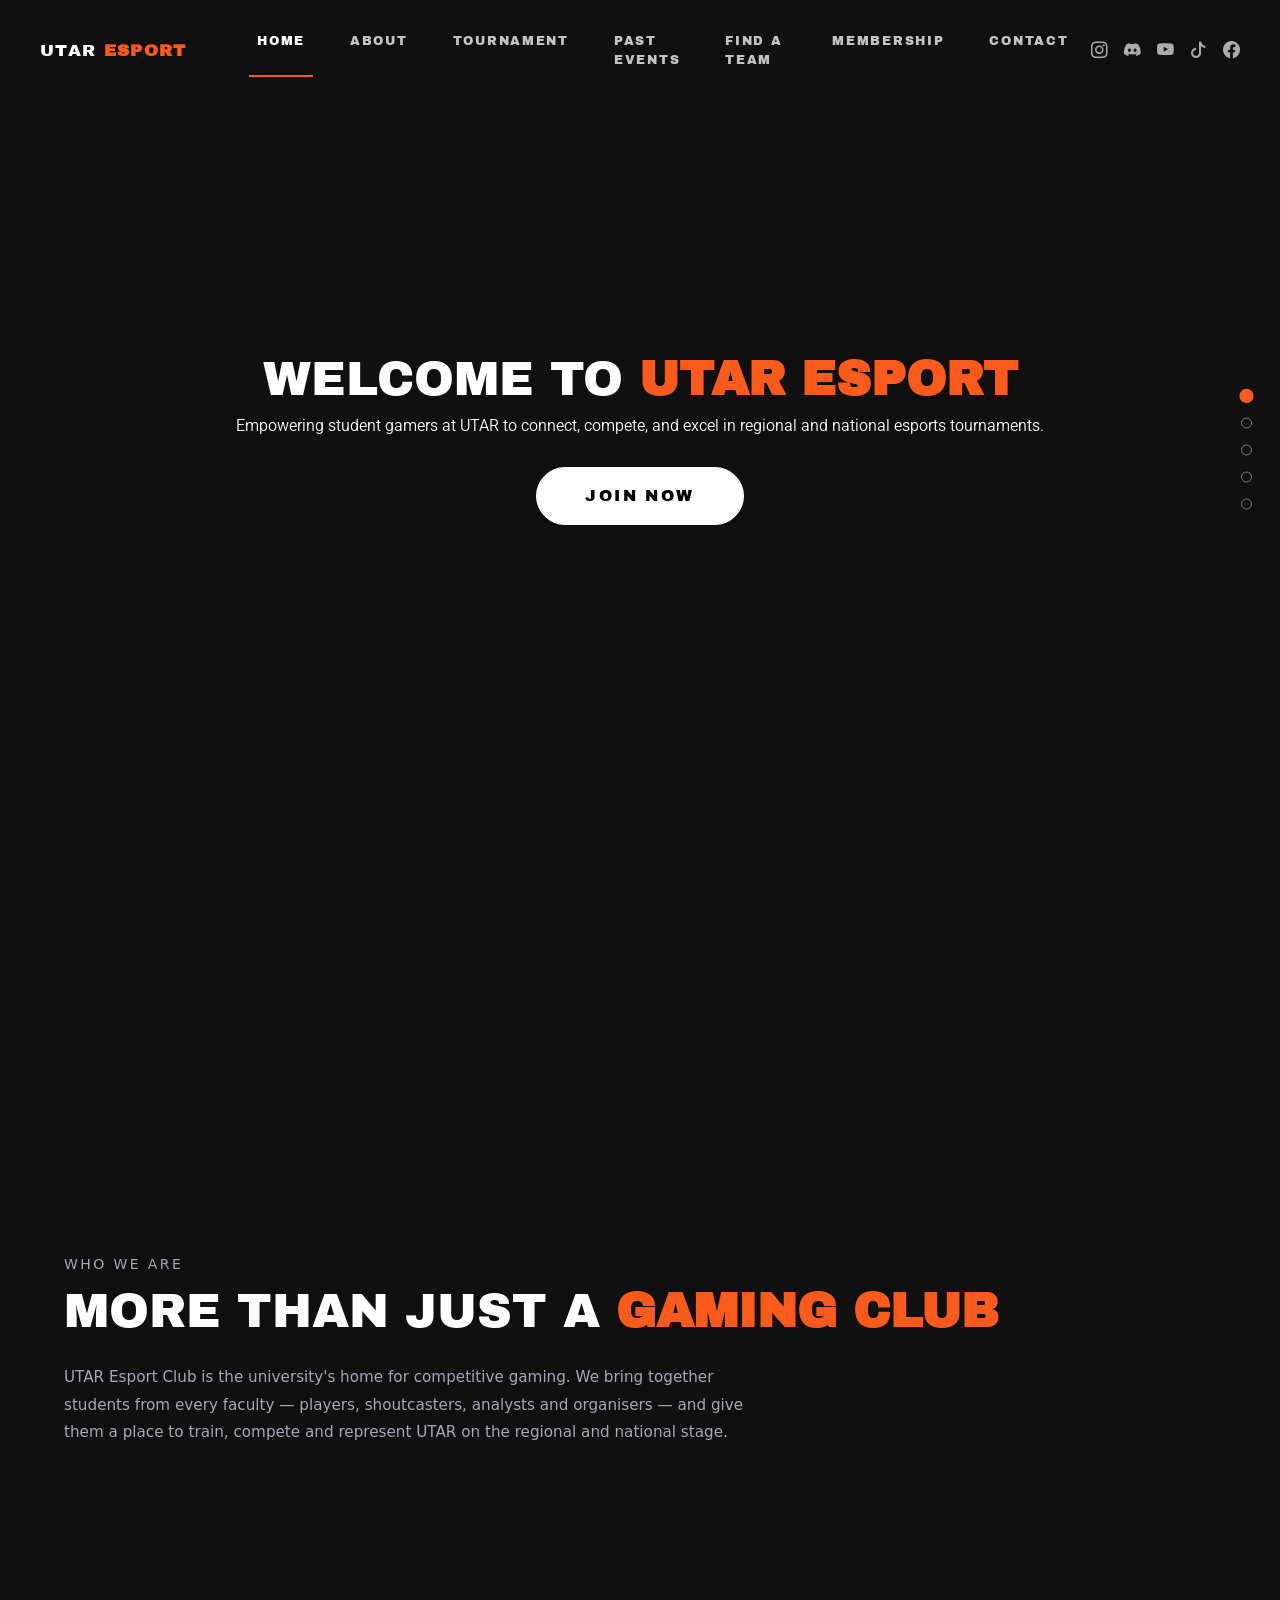
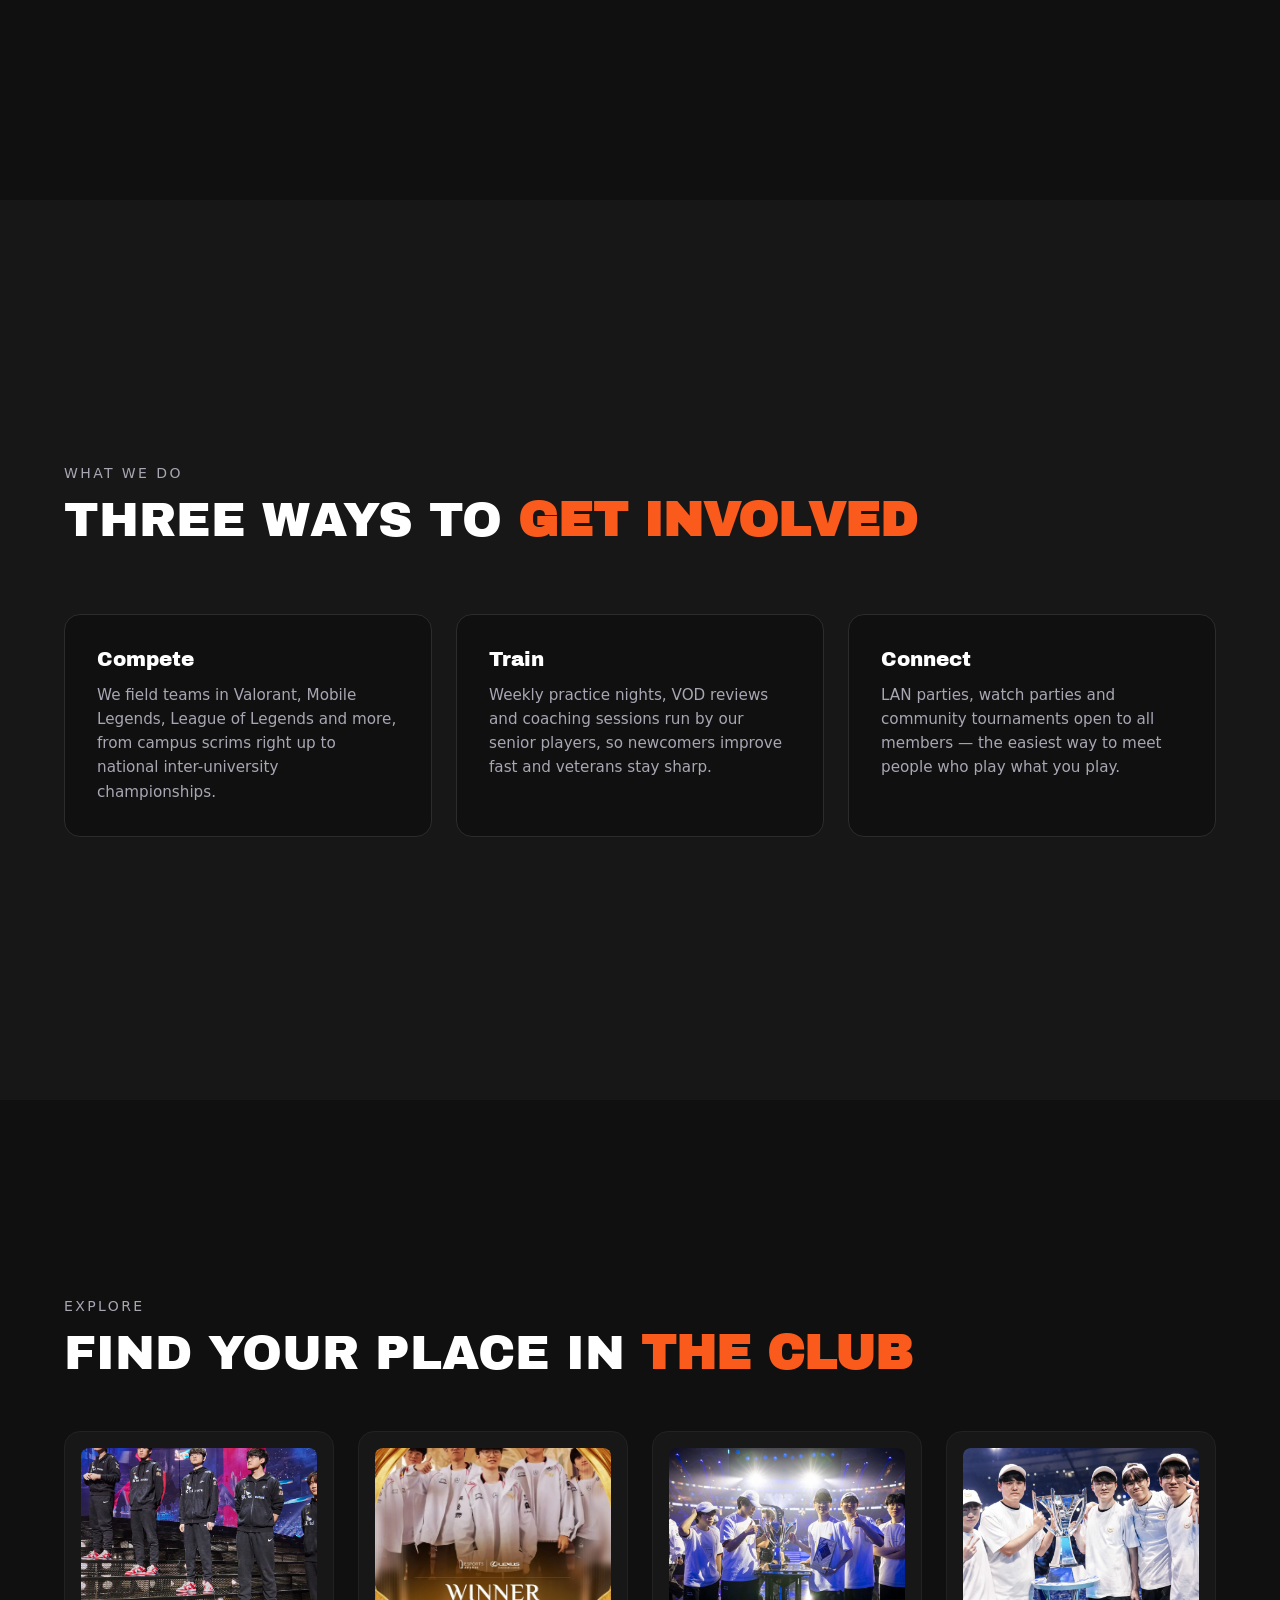
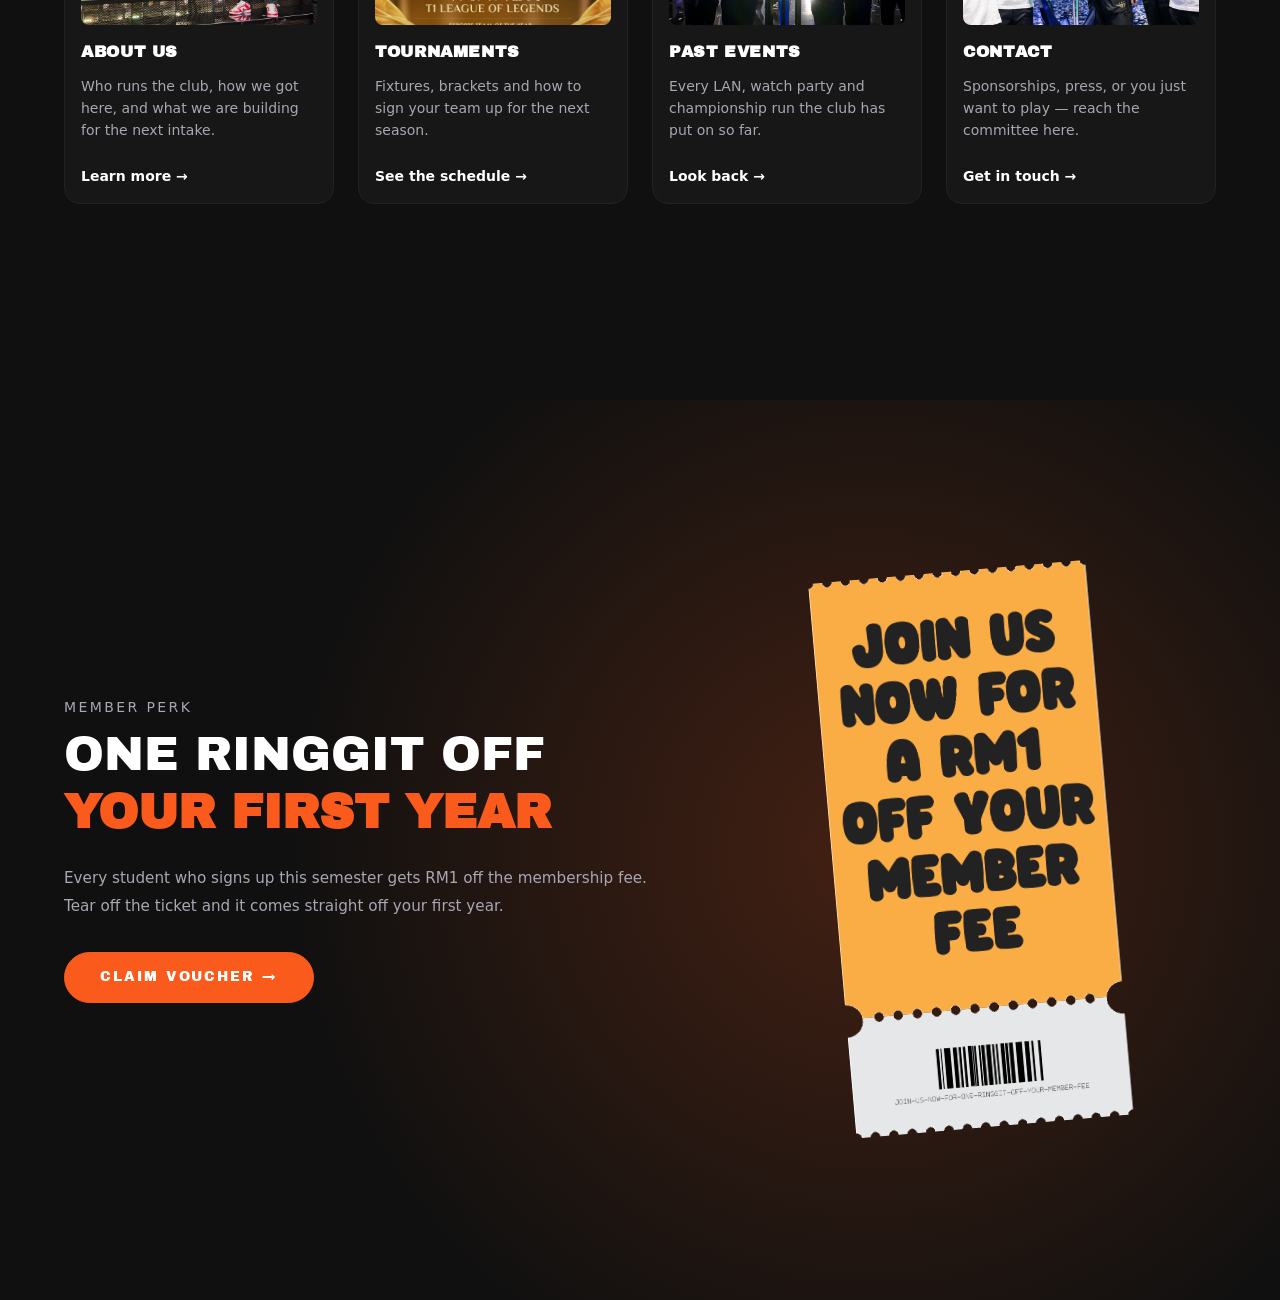
==== commit 2fd30206: "added a new page find team and also merged script and style" ====
--- a/index.html
+++ b/index.html
@@ -33,6 +33,7 @@
                         <a class="nav-item nav-link" href="about.html">ABOUT</a>
                         <a class="nav-item nav-link" href="tournament.html">TOURNAMENT</a>
                         <a class="nav-item nav-link" href="events.html">PAST EVENTS</a>
+                        <a class="nav-item nav-link" href="findteam.html">FIND A TEAM</a>
                         <a class="nav-item nav-link" href="membership.html">MEMBERSHIP</a>
                         <a class="nav-item nav-link" href="contact.html">CONTACT</a>
                     </div>
--- a/style.css
+++ b/style.css
@@ -5,15 +5,34 @@
 /* Scroll snapping: a scroll gesture settles on the start of the next
    section rather than stopping halfway between two of them. */
 html {
-    scroll-snap-type: y proximity;
+    scroll-snap-type: y mandatory;
     scroll-behavior: smooth;
+    overflow-y: scroll;
 }
 
 .hero,
-.second-container,
+.about,
+.voucher,
 .membership,
 .news {
     scroll-snap-align: start;
+}
+
+/* script.js adds this while it animates a scroll. Snapping and an
+   animated scrollTop both drive the same property, so leaving snap on
+   means the browser drags the viewport back on every frame. Also drops
+   scroll-behavior, or the native smooth scroll runs against jQuery's. */
+html.is-scrolling {
+    scroll-snap-type: none;
+    scroll-behavior: auto;
+}
+
+/* Bootstrap locks scrolling by putting overflow:hidden on <body>, but
+   the scroll container here is <html> (overflow-y above), so the page
+   carries on scrolling behind an open dialog. script.js adds this. */
+html.has-modal {
+    overflow: hidden;
+    scroll-snap-type: none;
 }
 
 /* Snapping and smooth scrolling both animate the viewport, which can
@@ -25,29 +44,250 @@
     }
 }
 
-.navbar {
+/* ==========================================================
+   Dot indicator  ·  built by script.js
+   ========================================================== */
+
+.dot-nav {
+    position: fixed;
+    top: 50%;
+    right: 1.75rem;
+    transform: translateY(-50%);
+    z-index: 20;
+
+    display: flex;
+    flex-direction: column;
+    gap: 1rem;
+}
+
+.dot {
+    position: relative;
+    width: 11px;
+    height: 11px;
+    padding: 0;
+
+    background-color: transparent;
+    border: 1.5px solid rgba(255, 255, 255, 0.45);
+    border-radius: 50%;
+    cursor: pointer;
+
+    transition: background-color 0.25s ease, border-color 0.25s ease, transform 0.25s ease;
+}
+
+.dot:hover {
+    border-color: #ffffff;
+    transform: scale(1.25);
+}
+
+.dot.active {
+    background-color: #FA5B1C;
+    border-color: #FA5B1C;
+    transform: scale(1.3);
+}
+
+/* The one white section — white dots are invisible on it, so the whole
+   strip flips to dark ink. .active keeps the orange either way. */
+.dot-nav.on-light .dot {
+    border-color: rgba(0, 0, 0, 0.35);
+}
+
+.dot-nav.on-light .dot:hover {
+    border-color: #000000;
+}
+
+.dot-nav.on-light .dot.active {
+    background-color: #FA5B1C;
+    border-color: #FA5B1C;
+}
+
+/* Name of the section, revealed on hover. */
+.dot-label {
     position: absolute;
+    top: 50%;
+    right: calc(100% + 0.9rem);
+    transform: translateY(-50%);
+
+    background-color: #FA5B1C;
+    color: #ffffff;
+    font-family: "Archivo Black", sans-serif;
+    font-size: 0.7rem;
+    letter-spacing: 0.05rem;
+    white-space: nowrap;
+    padding: 0.35rem 0.7rem;
+    border-radius: 999px;
+
+    opacity: 0;
+    pointer-events: none;
+    transition: opacity 0.25s ease;
+}
+
+.dot:hover .dot-label,
+.dot:focus-visible .dot-label {
+    opacity: 1;
+}
+
+/* Crowds the content on phones, where the sections are short enough to
+   thumb through anyway. */
+@media (max-width: 767.98px) {
+    .dot-nav {
+        display: none;
+    }
+}
+
+/* ==========================================================
+   Site navigation
+   Brand left, links centred, socials + CTA right. Rides
+   transparently over the hero, then script.js adds .is-solid
+   once the page scrolls so the links stay readable against
+   whatever section is passing underneath.
+   ========================================================== */
+
+.site-nav {
+    position: fixed;
     top: 0;
     left: 0;
     right: 0;
-    z-index: 10;
+    z-index: 30;
 
     background-color: transparent;
-    padding-top: 1.5rem;
+    border-bottom: 1px solid transparent;
+    padding: 1.5rem 0;
+
+    transition: background-color 0.3s ease, padding 0.3s ease, border-color 0.3s ease;
+}
+
+.site-nav.is-solid {
+    background-color: rgba(13, 13, 13, 0.92);
+    /* Lets the section behind bleed through instead of reading as a
+       flat slab sitting on top of the page. */
+    backdrop-filter: blur(10px);
+    -webkit-backdrop-filter: blur(10px);
+    border-bottom-color: #222222;
+    padding: 0.75rem 0;
+}
+
+.site-nav-inner {
+    display: flex;
+    align-items: center;
+    gap: 2rem;
+    padding: 0 2.5rem;
+}
+
+.site-nav .navbar-brand {
+    font-family: "Archivo Black", sans-serif;
+    font-size: 1.05rem;
+    letter-spacing: 0.08em;
+    color: #ffffff;
+}
+
+.site-nav-links .nav-link {
+    position: relative;
+    margin: 0 0.9rem;
+    padding: 0.5rem 0;
+
+    font-family: "Archivo Black", sans-serif;
+    font-size: 0.78rem;
+    letter-spacing: 0.14em;
+    color: rgba(255, 255, 255, 0.75);
+}
+
+/* Underline wipes in from the left rather than fading, so the
+   pointer reads as dragging it across the word. */
+.site-nav-links .nav-link::after {
+    content: "";
+    position: absolute;
+    left: 0;
+    right: 0;
+    bottom: 0;
+
+    height: 2px;
+    background-color: #FA5B1C;
+
+    transform: scaleX(0);
+    transform-origin: left;
+    transition: transform 0.25s ease;
+}
+
+.site-nav-links .nav-link:hover,
+.site-nav-links .nav-link:focus-visible,
+.site-nav-links .nav-link.active {
+    color: #ffffff;
+}
+
+.site-nav-links .nav-link:hover::after,
+.site-nav-links .nav-link:focus-visible::after,
+.site-nav-links .nav-link.active::after {
+    transform: scaleX(1);
+}
+
+.site-nav-actions {
+    display: flex;
+    align-items: center;
+    gap: 1rem;
+    margin-left: auto;
+}
+
+.site-nav-social {
+    font-size: 1.05rem;
+    line-height: 1;
+    color: rgba(255, 255, 255, 0.65);
+    transition: color 0.2s ease;
+}
+
+.site-nav-social:hover,
+.site-nav-social:focus-visible {
+    color: #FA5B1C;
 }
 
 /* The collapsed menu needs its own backdrop, or it opens as
-   unreadable text floating over the hero image. */
+   unreadable text floating over the hero. */
 @media (max-width: 991.98px) {
+    .site-nav-inner {
+        padding: 0 1.25rem;
+    }
+
+    /* Opaque, not 0.92 — the hero headline is set large enough to read
+       straight through even a little transparency. */
     .navbar-collapse {
-        background-color: rgba(0, 0, 0, 0.85);
-        padding: 1rem;
-    }
-}
-
-.nav-item {
-    margin-left: 10px;
-    margin-right: 10px;
+        background-color: #0d0d0d;
+        border-top: 1px solid #222222;
+
+        /* Cancels .site-nav-inner's padding so the panel reaches both
+           edges of the bar instead of floating inset from them. */
+        margin: 1rem -1.25rem 0;
+        padding: 1.25rem;
+    }
+
+    /* The bar itself has to go solid too, or the strip of nav padding
+       below the panel stays transparent and the hero shows through it. */
+    .site-nav:has(.navbar-collapse.show),
+    .site-nav:has(.navbar-collapse.collapsing) {
+        background-color: #0d0d0d;
+        border-bottom-color: #222222;
+    }
+
+    /* mx-auto and margin-left:auto both stop meaning anything once
+       the bar stacks — everything just runs down the left edge. */
+    .site-nav-links,
+    .site-nav-actions {
+        margin-left: 0;
+    }
+
+    .site-nav-links .nav-link {
+        margin: 0;
+    }
+
+    /* The underline spans the full row width when stacked, which reads
+       as a rule across the menu rather than a marker on the word. */
+    .site-nav-links .nav-link::after {
+        right: auto;
+        width: 2.5rem;
+    }
+
+    .site-nav-actions {
+        flex-wrap: wrap;
+        margin-top: 1.25rem;
+    }
 }
 
 .hero {
@@ -105,13 +345,329 @@
     color: #ffffff;
 }
 
-.second-container {
-    display: flex;
-    flex-direction: column;
+
+/* "Who we are" and "What we do" sit between the hero and the ticket
+   teaser. Each fills the viewport, so a scroll-snap stop lands on one
+   whole section at a time. min-height rather than height: if the copy
+   ever outgrows the screen the section stretches instead of clipping. */
+.about {
+    min-height: 100vh;
+    display: flex;
     align-items: center;
+
+    color: #ffffff;
+    padding: 5rem 1.5rem;
+}
+
+/* Dark, so it reads as a continuation of the hero above it. */
+.about-who {
+    background-color: #101010;
+}
+
+/* One step lighter, which is what separates the two sections now that
+   they no longer share a heading. */
+.about-what {
+    background-color: #171717;
+}
+
+/* The cards sit on .about-what's background, so they need to step up
+   again to stay distinct from it. */
+.about-what .about-card {
+    background-color: #101010;
+    border-color: #2c2c2c;
+}
+
+.about-inner {
+    width: 100%;
+    max-width: 72rem;
+    margin: 0 auto;
+}
+
+.about-eyebrow {
+    color: #a9a6b3;
+    font-size: 0.875rem;
+    letter-spacing: 0.15rem;
+    margin-bottom: 0.5rem;
+}
+
+.about-title {
+    font-family: "Archivo Black", sans-serif;
+    font-size: clamp(1.75rem, 5vw, 3rem);
+    margin-bottom: 1.5rem;
+}
+
+.about-text {
+    max-width: 45rem;
+    font-size: clamp(1rem, 2.5vw, 1.125rem);
+    line-height: 1.7;
+    color: #a9a6b3;
+    margin-bottom: 0;
+}
+
+.about-grid {
+    margin-top: 3rem;
+
+    display: grid;
+    grid-template-columns: repeat(auto-fit, minmax(240px, 1fr));
+    gap: 1.5rem;
+}
+
+.about-card {
+    background-color: #171717;
+    border: 1px solid #222222;
+    border-radius: 1rem;
+    padding: 2rem;
+}
+
+/* The orange edge only appears on hover, so all three cards read as
+   equal weight until the user actually picks one out. */
+.about-card:hover {
+    border-color: #FA5B1C;
+}
+
+.about-card-title {
+    font-family: "Archivo Black", sans-serif;
+    font-size: 1.25rem;
+    margin-bottom: 0.75rem;
+}
+
+.about-card-text {
+    font-size: 0.95rem;
+    line-height: 1.6;
+    color: #a9a6b3;
+    margin-bottom: 0;
+}
+
+@media (min-width: 768px) {
+    .about {
+        padding: 7rem 3rem;
+    }
+
+    .about-grid {
+        margin-top: 4rem;
+    }
+}
+
+/* ==========================================================
+   Voucher  ·  last section of index.html
+   The pitch on the left, the ticket on the right. The ticket
+   is one image cut in two at its perforation so the stub can
+   tear away under the pointer.
+   ========================================================== */
+
+.voucher {
+    display: flex;
+    align-items: center;
+
+    background-color: #101010;
+    /* Lights the ticket from behind rather than sitting it on flat
+       black — the section reads as a spotlit prize. */
+    background-image: radial-gradient(circle at 68% 50%, rgba(250, 91, 28, 0.22), transparent 60%);
+    color: #ffffff;
+
+    min-height: 20vh;
+    padding: 4rem 1.5rem;
+    overflow: hidden;
+}
+
+.voucher-inner {
+    width: 100%;
+    max-width: 72rem;
+    margin: 0 auto;
+
+    display: grid;
+    grid-template-columns: 1fr;
+    gap: 3rem;
+    justify-items: center;
+    text-align: center;
+}
+
+.voucher-copy .about-title {
+    margin-bottom: 1.5rem;
+}
+
+.voucher-copy .about-text {
+    margin-bottom: 2rem;
+}
+
+/* Scoped past the global .btn, which is declared further down the
+   file and would otherwise win on equal specificity. */
+.voucher .voucher-cta {
+    display: inline-block;
+    padding: 0.9rem 2.2rem;
+    border-radius: 999px;
+
+    font-size: 0.85rem;
+    letter-spacing: 0.14em;
+
+    background-color: #FA5B1C;
+    border-color: #FA5B1C;
+    color: #ffffff;
+}
+
+.voucher .voucher-cta:hover {
     background-color: #ffffff;
-    min-height: 20vh;
-    padding: 3rem;
+    border-color: #ffffff;
+    color: #000000;
+}
+
+.voucher-claimed {
+    margin-top: 1rem;
+    margin-bottom: 0;
+
+    font-size: 0.8rem;
+    letter-spacing: 0.08em;
+    color: #7c7a85;
+}
+
+/* ---- the ticket ------------------------------------------------
+   Height comes from the viewport and the width follows the image's
+   own ratio, so the ticket can never outgrow its section the way the
+   raw 633x1263 <img> used to. */
+
+.voucher-ticket {
+    /* --tear is where the orange body meets the grey stub, measured
+       off the PNG: row 987 of 1263. Both halves derive from it, so
+       the seam stays put if the artwork is ever swapped. */
+    --tear: 78.15%;
+
+    position: relative;
+    display: block;
+    flex: none;
+
+    aspect-ratio: 633 / 1263;
+    height: min(64vh, 560px);
+
+    rotate: -5deg;
+    text-decoration: none;
+    transition: rotate 0.3s ease, translate 0.3s ease, filter 0.3s ease;
+}
+
+.voucher-ticket-top,
+.voucher-ticket-stub {
+    position: absolute;
+    left: 0;
+    right: 0;
+
+    /* Both halves paint the same file; the offset is what decides
+       which slice of it shows through. */
+    background-image: url("images/TICKET.png");
+    background-size: 100% auto;
+    background-repeat: no-repeat;
+}
+
+.voucher-ticket-top {
+    top: 0;
+    height: var(--tear);
+    background-position: center top;
+}
+
+.voucher-ticket-stub {
+    bottom: 0;
+    height: calc(100% - var(--tear));
+    background-position: center bottom;
+
+    transition: transform 0.3s ease;
+}
+
+/* The dashed line that shows up in the gap once the stub pulls away.
+   Hidden at rest so the ticket reads as one unbroken piece. */
+.voucher-ticket-top::after {
+    content: "";
+    position: absolute;
+    left: 6%;
+    right: 6%;
+    bottom: 0;
+
+    border-bottom: 2px dashed #FA5B1C;
+    opacity: 0;
+    transition: opacity 0.3s ease;
+}
+
+.voucher-ticket:hover,
+.voucher-ticket:focus-visible {
+    rotate: -2deg;
+    translate: 0 -6px;
+    filter: drop-shadow(0 18px 28px rgba(0, 0, 0, 0.55));
+}
+
+.voucher-ticket:hover .voucher-ticket-stub,
+.voucher-ticket:focus-visible .voucher-ticket-stub {
+    transform: translateY(10px) rotate(1.5deg);
+}
+
+.voucher-ticket:hover .voucher-ticket-top::after,
+.voucher-ticket:focus-visible .voucher-ticket-top::after {
+    opacity: 1;
+}
+
+/* Rubber stamp, shown by script.js once the voucher has been claimed. */
+.voucher-stamp {
+    position: absolute;
+    top: 34%;
+    left: 50%;
+    translate: -50% -50%;
+    rotate: -12deg;
+
+    padding: 0.5rem 1.5rem;
+    border: 4px solid #FA5B1C;
+    border-radius: 0.5rem;
+
+    background-color: rgba(16, 16, 16, 0.82);
+    color: #FA5B1C;
+    font-family: "Archivo Black", sans-serif;
+    font-size: clamp(1rem, 2.2vw, 1.6rem);
+    letter-spacing: 0.18em;
+    white-space: nowrap;
+}
+
+@media (prefers-reduced-motion: reduce) {
+
+    .voucher-ticket,
+    .voucher-ticket-stub,
+    .voucher-ticket-top::after {
+        transition: none;
+    }
+
+    .voucher-ticket:hover .voucher-ticket-stub,
+    .voucher-ticket:focus-visible .voucher-ticket-stub {
+        transform: none;
+    }
+}
+
+/* Side by side once there is room for a column of copy next to a
+   ticket that tall; stacked and centred below it. */
+@media (min-width: 992px) {
+    .voucher-inner {
+        grid-template-columns: 1.1fr 0.9fr;
+        gap: 4rem;
+        align-items: center;
+        justify-items: start;
+        text-align: left;
+    }
+
+    .voucher-ticket {
+        justify-self: center;
+    }
+}
+
+@media (max-width: 991.98px) {
+
+    /* Sized so the copy, the button and the whole ticket still land on
+       one phone screen — at 52vh and 4rem padding the stub fell below
+       the fold, and the claimed note pushed it further still. */
+    .voucher {
+        padding: 3rem 1.5rem;
+    }
+
+    .voucher-inner {
+        gap: 2rem;
+    }
+
+    .voucher-ticket {
+        height: min(46vh, 380px);
+        rotate: -3deg;
+    }
 }
 
 .plan {
@@ -124,11 +680,12 @@
 }
 
 @media (min-width: 768px) {
+
     /* Full-screen sections, so each scroll-snap stop lands on a
        section that fills the viewport rather than a partial one.
        Desktop only — forcing 100vh on phones just causes overflow,
        since the content is taller than a phone screen to begin with. */
-    .second-container,
+    .voucher,
     .membership {
         min-height: 100vh;
     }
@@ -223,11 +780,88 @@
     }
 }
 
+/* ==========================================================
+   Explore  ·  teasers for the pages the rest of the team owns
+   Built on the .news-* card grid above; only the differences
+   between a news item and a page teaser live here.
+   ========================================================== */
+
+/* .news-grid's 4rem gap and auto-fit tracks are sized for three
+   portrait stories. Four teasers need explicit counts instead: auto-fit
+   lands on three columns around tablet width, which leaves one card
+   orphaned on a second row. */
+.explore-grid {
+    gap: 1.5rem;
+    grid-template-columns: 1fr;
+}
+
+@media (min-width: 576px) {
+    .explore-grid {
+        grid-template-columns: repeat(2, 1fr);
+    }
+}
+
+@media (min-width: 1200px) {
+    .explore-grid {
+        grid-template-columns: repeat(4, 1fr);
+    }
+
+    /* Matches .about — a full-viewport scroll-snap stop with its content
+       centred. Only once all four fit on one row: wrapped to two rows
+       the cards are taller than the viewport, and forcing 100vh would
+       just hide the bottom one behind the next snap stop. */
+    .explore {
+        min-height: 100vh;
+        display: flex;
+        align-items: center;
+    }
+}
+
+.explore-card {
+    /* The whole card is the link, so it has to carry the border and
+       drop the anchor's default underline and blue. */
+    text-decoration: none;
+    color: inherit;
+
+    background-color: #171717;
+    border: 1px solid #222222;
+    border-radius: 1rem;
+    padding: 1rem;
+
+    transition: border-color 0.25s ease, transform 0.25s ease;
+}
+
+.explore-card:hover,
+.explore-card:focus-visible {
+    color: inherit;
+    border-color: #FA5B1C;
+    transform: translateY(-4px);
+}
+
+.explore-card img {
+    /* .news-card img is 3/4 portrait; four of those side by side run
+       off the bottom of a 1080p viewport. */
+    aspect-ratio: 4 / 3;
+    border-radius: 0.5rem;
+    margin-bottom: 1rem;
+}
+
+.explore-card .news-card-title {
+    font-family: "Archivo Black", sans-serif;
+    font-size: 1rem;
+    letter-spacing: 0.04em;
+}
+
+.explore-card:hover .news-card-link {
+    color: #FA5B1C;
+}
+
+
 hr {
     height: 1px;
-        /* Sets the thickness */
+    /* Sets the thickness */
     background-color: #333;
-        /* Sets the line color */
+    /* Sets the line color */
     border: none;
 }
 
@@ -255,7 +889,7 @@
 
 .pricing-header {
     text-align: center;
-        /* The navbar is position:absolute, so it takes up no space in
+    /* The navbar is position:absolute, so it takes up no space in
        the flow. This top padding is what stops it overlapping. */
     padding: 8rem 1.5rem 3rem;
 }
@@ -287,9 +921,8 @@
 .pricing-card {
     display: flex;
     flex-direction: column;
-
     background-color: #171717;
-    border: 1px solid #2f2f2f;
+    border: 1px solid #222222;
     border-radius: 1rem;
     padding: 2rem;
 }
@@ -313,7 +946,7 @@
 }
 
 .pricing-period {
-        /* Step back out of Archivo Black, which only ships one very heavy
+    /* Step back out of Archivo Black, which only ships one very heavy
        weight and would swamp the price it sits next to. */
     font-family: var(--bs-body-font-family);
     font-size: 1rem;
@@ -347,6 +980,10 @@
     font-size: 0.95rem;
     line-height: 1.6;
     margin-bottom: 1rem;
+}
+
+.pricing-card-right {
+    border-color: #FA5B1C;
 }
 
 /* .text-highlight carries its own margin-right for the index.html
@@ -367,7 +1004,7 @@
 
 .container-spec-sheet {
     display: flex;
-        /* Column, so the heading stacks above the table instead of sitting
+    /* Column, so the heading stacks above the table instead of sitting
        next to it. align-items centers them on the cross axis. */
     flex-direction: column;
     align-items: center;
@@ -392,6 +1029,9 @@
     width: 75%;
     table-layout: fixed;
     border-collapse: collapse;
+
+
+
 }
 
 th,
@@ -401,18 +1041,30 @@
     border-bottom: 0.5px solid #555555;
     text-align: center;
     padding: 0.5em;
+
+
 }
 
 th {
     color: #7f7f7f;
 }
+
+th {
+    color: #7f7f7f;
+}
+
+
 
 .left-data {
     text-align: left;
     padding-left: 30px;
     color: #ffffff;
     font-weight: 400;
-}
+    color: #ffffff;
+    font-weight: 400;
+}
+
+
 
 .left-header {
     text-align: left;
@@ -897,14 +1549,39 @@
 }
 
 @media (max-width: 768px) {
-    .page-header-custom { padding: 1rem 4%; }
-    .main-content-layout { padding: 6rem 5% 3rem 5%; }
-    .events-grid { grid-template-columns: 1fr; }
-    .controls-bar { flex-direction: column; align-items: stretch; }
-    .search-box { width: 100%; }
-    .contact-container { grid-template-columns: 1fr; gap: 2rem; }
-    .contact-info { text-align: center; }
-    .info-item { justify-content: center; }
+    .page-header-custom {
+        padding: 1rem 4%;
+    }
+
+    .main-content-layout {
+        padding: 6rem 5% 3rem 5%;
+    }
+
+    .events-grid {
+        grid-template-columns: 1fr;
+    }
+
+    .controls-bar {
+        flex-direction: column;
+        align-items: stretch;
+    }
+
+    .search-box {
+        width: 100%;
+    }
+
+    .contact-container {
+        grid-template-columns: 1fr;
+        gap: 2rem;
+    }
+
+    .contact-info {
+        text-align: center;
+    }
+
+    .info-item {
+        justify-content: center;
+    }
 }
 
 /* ==========================================================
@@ -1075,4 +1752,1109 @@
     font-weight: 700;
     cursor: pointer;
     font-size: 0.9rem;
-}+}
+
+.join-button {
+    border-style: solid;
+    border-color: #ffffff;
+    border-radius: 999px;
+    min-width: 14rem;
+    min-height: 4rem;
+    margin-top: 1rem;
+    font-family: "Archivo Black";
+    font-size: 1.5rem;
+    background-color: #ffffff;
+}
+
+.join-button:hover {
+    border-color: #ffffff;
+    background-color: #000000;
+    color: #ffffff;
+}
+
+.welcome-section-button {
+    border-color: #ffffff;
+    border-radius: 999px;
+    min-width: 13rem;
+    min-height: 3.5rem;
+    font-family: "Archivo Black";
+    letter-spacing: 0.15rem;
+    margin: 1.5rem;
+}
+
+.popular {
+    position: absolute;
+    top: -12px;
+    right: 20px;
+    background: var(--accent-orange);
+    color: #fff;
+    font-size: 0.7rem;
+    font-weight: 800;
+    text-transform: uppercase;
+    padding: 0.25rem 0.75rem;
+    border-radius: 20px;
+}
+
+
+/* ==========================================================
+   Placeholder pages  ·  about / tournament / events / contact
+   Shells for the rest of the team to overwrite. Everything
+   is borrowed from .pricing-*; this only centres it.
+   ========================================================== */
+
+.stub-page {
+    display: flex;
+    align-items: center;
+    justify-content: center;
+}
+
+.stub-note {
+    color: #7c7a85;
+    font-size: 0.8rem;
+    margin-top: 2.5rem;
+}
+
+
+/* ==========================================================
+   Registration modal  ·  index.html
+   Two steps: club details, then payment. script.js keeps a
+   draft of it in storage as it is typed.
+   ========================================================== */
+
+.reg-modal {
+    background-color: #171717;
+    border: 1px solid #222222;
+    border-radius: 1rem;
+    color: #ffffff;
+}
+
+.reg-modal .modal-header {
+    border-bottom-color: #222222;
+}
+
+.reg-modal .modal-title {
+    font-family: "Archivo Black", sans-serif;
+    font-size: 1.1rem;
+    letter-spacing: 0.08em;
+}
+
+/* Step pips. The current one is orange and bright; the other
+   stays muted, so the pair reads as progress rather than tabs. */
+.reg-steps {
+    display: flex;
+    gap: 1.5rem;
+
+    list-style: none;
+    padding-left: 0;
+    margin-bottom: 1.75rem;
+}
+
+.reg-steps li {
+    position: relative;
+    padding-top: 0.75rem;
+    flex: 1;
+
+    font-size: 0.7rem;
+    letter-spacing: 0.12em;
+    color: #7c7a85;
+}
+
+.reg-steps li::before {
+    content: "";
+    position: absolute;
+    top: 0;
+    left: 0;
+    right: 0;
+
+    height: 3px;
+    background-color: #2c2c2c;
+    border-radius: 999px;
+    transition: background-color 0.25s ease;
+}
+
+.reg-steps li.is-current {
+    color: #ffffff;
+}
+
+.reg-steps li.is-current::before {
+    background-color: #FA5B1C;
+}
+
+.reg-step {
+    border: none;
+    padding: 0;
+    margin: 0;
+    min-width: 0;
+}
+
+.reg-field {
+    margin-bottom: 1rem;
+}
+
+.reg-field label {
+    display: block;
+    margin-bottom: 0.35rem;
+
+    font-size: 0.75rem;
+    letter-spacing: 0.1em;
+    color: #a9a6b3;
+}
+
+.reg-field input,
+.reg-field select {
+    width: 100%;
+    padding: 0.65rem 0.85rem;
+
+    background-color: #101010;
+    border: 1px solid #2c2c2c;
+    border-radius: 0.5rem;
+    color: #ffffff;
+    font-size: 0.95rem;
+}
+
+.reg-field input:focus,
+.reg-field select:focus {
+    outline: none;
+    border-color: #FA5B1C;
+    box-shadow: 0 0 0 3px rgba(250, 91, 28, 0.2);
+}
+
+/* Two-up for the short fields — expiry next to CVV rather than
+   each one stretched across the whole dialog. */
+.reg-row {
+    display: grid;
+    grid-template-columns: repeat(auto-fit, minmax(130px, 1fr));
+    gap: 1rem;
+}
+
+.reg-plans {
+    display: grid;
+    grid-template-columns: repeat(auto-fit, minmax(140px, 1fr));
+    gap: 0.75rem;
+    margin-bottom: 1rem;
+}
+
+.reg-plan {
+    display: flex;
+    gap: 0.6rem;
+    align-items: center;
+
+    padding: 0.75rem 0.9rem;
+    background-color: #101010;
+    border: 1px solid #2c2c2c;
+    border-radius: 0.5rem;
+    cursor: pointer;
+
+    font-size: 0.9rem;
+    transition: border-color 0.2s ease;
+}
+
+.reg-plan:hover {
+    border-color: #555555;
+}
+
+/* :has lets the whole tile light up from the radio inside it,
+   with no JS keeping a class in sync. */
+.reg-plan:has(input:checked) {
+    border-color: #FA5B1C;
+}
+
+.reg-plan input {
+    accent-color: #FA5B1C;
+}
+
+.reg-plan-price {
+    margin-left: auto;
+    color: #a9a6b3;
+    font-size: 0.8rem;
+}
+
+.reg-note {
+    font-size: 0.8rem;
+    line-height: 1.5;
+    color: #7c7a85;
+    margin-top: 1.25rem;
+    margin-bottom: 0;
+}
+
+.reg-footer {
+    display: flex;
+    align-items: center;
+    flex-wrap: wrap;
+    gap: 0.75rem;
+    margin-top: 1.75rem;
+}
+
+/* Same pill treatment as the nav CTA — the global .btn is a
+   large square white block, which swamps a dialog this size. */
+.reg-footer .btn {
+    padding: 0.6rem 1.5rem;
+    border-radius: 999px;
+    font-size: 0.78rem;
+    letter-spacing: 0.12em;
+    /* The letter-spacing pushes "COMPLETE SIGN-UP" past the space it
+       has, and a wrapped label leaves the two buttons different heights. */
+    white-space: nowrap;
+}
+
+.reg-next,
+.reg-submit {
+    background-color: #FA5B1C;
+    border-color: #FA5B1C;
+    color: #ffffff;
+}
+
+.reg-next:hover,
+.reg-submit:hover {
+    background-color: #ffffff;
+    border-color: #ffffff;
+    color: #000000;
+}
+
+.reg-back {
+    background-color: transparent;
+    border-color: #555555;
+    color: #ffffff;
+}
+
+/* Pushed to the right so the buttons stay grouped on the left.
+   This is where "Draft saved" / "Draft restored" shows up. */
+.reg-status {
+    margin-left: auto;
+    text-align: right;
+    /* Below this it squeezes the buttons rather than wrapping itself. */
+    min-width: 7rem;
+
+    font-size: 0.75rem;
+    line-height: 1.4;
+    color: #7c7a85;
+
+    opacity: 0;
+    transition: opacity 0.3s ease;
+}
+
+.reg-status.is-visible {
+    opacity: 1;
+}
+
+.reg-status strong {
+    color: #FA5B1C;
+    font-weight: 700;
+}
+
+.reg-done {
+    text-align: center;
+    padding: 1.5rem 0 0.5rem;
+}
+
+.reg-done-title {
+    font-family: "Archivo Black", sans-serif;
+    font-size: clamp(1.5rem, 5vw, 2rem);
+    margin-bottom: 0.75rem;
+}
+
+.reg-done-text {
+    color: #a9a6b3;
+    font-size: 0.95rem;
+    line-height: 1.6;
+    margin-bottom: 0;
+}
+
+.about-page {
+    background-color: #101010;
+    color: #ffffff;
+    min-height: 100vh;
+}
+
+/* Title section */
+.about-header {
+    text-align: center;
+    padding: 8rem 1.5rem 3rem;
+}
+
+/* General section */
+.about-section {
+    padding: 3rem 1.5rem;
+    max-width: 72rem;
+    margin: 0 auto;
+}
+
+.about-section-title {
+    font-family: "Archivo Black", sans-serif;
+    font-size: clamp(1.5rem, 4vw, 2.25rem);
+    margin-bottom: 2rem;
+}
+
+.about-text {
+    color: #a9a6b3;
+    font-size: 0.95rem;
+    line-height: 1.8;
+}
+
+/* Statistic */
+.about-stat-card {
+    background-color: #171717;
+    border: 1px solid #2f2f2f;
+    border-radius: 1rem;
+    padding: 1.5rem;
+}
+
+.about-stat-number {
+    font-family: "Archivo Black", sans-serif;
+    color: #FA5B1C;
+    font-size: 2rem;
+}
+
+.about-stat-label {
+    color: #a9a6b3;
+    font-size: 0.8rem;
+    text-transform: uppercase;
+    letter-spacing: 0.05rem;
+    margin: 0;
+}
+
+/* Mission & Vision */
+.about-mv-card {
+    background-color: #171717;
+    border: 1px solid #2f2f2f;
+    border-radius: 1rem;
+    padding: 2rem;
+    height: 100%;
+}
+
+.about-mv-icon {
+    color: #FA5B1C;
+    font-size: 2rem;
+}
+
+.about-mv-title {
+    font-family: "Archivo Black", sans-serif;
+    margin-top: 1rem;
+}
+
+/* Journey */
+.about-timeline {
+    max-width: 40rem;
+    margin: 0 auto;
+    padding-left: 2rem;
+    border-left: 2px solid #2f2f2f;
+}
+
+.about-timeline-item {
+    position: relative;
+    margin-bottom: 2.5rem;
+}
+
+.about-timeline-dot {
+    position: absolute;
+    left: -2.5rem;
+    top: 0.25rem;
+    width: 1rem;
+    height: 1rem;
+    background-color: #FA5B1C;
+    border-radius: 50%;
+}
+
+.about-timeline-year {
+    color: #FA5B1C;
+    font-weight: 700;
+    font-size: 0.85rem;
+    letter-spacing: 0.1rem;
+}
+
+.about-timeline-title {
+    font-family: "Archivo Black", sans-serif;
+    font-size: 1rem;
+    margin: 0.25rem 0 0.5rem;
+}
+
+/* Achievement */
+.about-achievement-card {
+    background-color: #171717;
+    border: 1px solid #2f2f2f;
+    border-radius: 1rem;
+    padding: 1.5rem;
+    text-align: center;
+    height: 100%;
+}
+
+.about-achievement-icon {
+    color: #FA5B1C;
+    font-size: 1.75rem;
+}
+
+.about-achievement-card h6 {
+    font-family: "Archivo Black", sans-serif;
+    font-size: 0.85rem;
+    margin-top: 0.75rem;
+}
+
+.about-achievement-result {
+    font-weight: 700;
+    margin: 0;
+}
+
+/* Committee */
+.about-committee-card {
+    background-color: #171717;
+    border: 1px solid #2f2f2f;
+    border-radius: 1rem;
+    padding: 2rem 1rem;
+    text-align: center;
+    height: 100%;
+}
+
+.about-committee-avatar {
+    width: 80px;
+    height: 80px;
+    margin: 0 auto 1rem;
+    border-radius: 50%;
+    background-color: rgba(250, 91, 28, 0.15);
+    color: #FA5B1C;
+    display: flex;
+    align-items: center;
+    justify-content: center;
+    font-size: 2.5rem;
+}
+
+.about-committee-name {
+    font-family: "Archivo Black", sans-serif;
+    font-size: 0.9rem;
+    margin-bottom: 0.25rem;
+}
+
+.about-committee-role {
+    color: #FA5B1C;
+    font-size: 0.8rem;
+    text-transform: uppercase;
+    letter-spacing: 0.05rem;
+    margin: 0;
+}
+
+/* Call To Action Section */
+.about-cta {
+    padding: 5rem 1.5rem 6rem;
+    background-color: #171717;
+    border-top: 1px solid #2f2f2f;
+    text-align: center;
+}
+
+.about-cta-btn {
+    background-color: #FA5B1C;
+    color: #ffffff;
+    border: none;
+    border-radius: 999px;
+}
+
+.about-cta-btn:hover {
+    background-color: #e04e14;
+    color: #ffffff;
+}
+
+/* Footer */
+.about-footer {
+    background-color: #171717;
+    border-top: 1px solid #2f2f2f;
+    padding: 1.5rem 0;
+}
+
+/* Tournament */
+/* Tournament container */
+.tournament-page {
+    background-color: #101010;
+    color: #ffffff;
+    min-height: 100vh;
+}
+
+/* Title section */
+.tournament-header {
+    text-align: center;
+    padding: 8rem 1.5rem 3rem;
+}
+
+/* Genaral section*/
+.tournament-section {
+    padding: 0 1.5rem 6rem;
+    max-width: 72rem;
+    margin: 0 auto;
+}
+
+/* Gaming card section */
+.game-card {
+    background-color: #171717;
+    border: 1px solid #2f2f2f;
+    border-radius: 1rem;
+    overflow: hidden;
+    cursor: pointer;
+    transition: transform 0.3s, border-color 0.3s;
+    height: 100%;
+}
+
+.game-card:hover {
+    transform: translateY(-6px);
+    border-color: #FA5B1C;
+}
+
+.game-card-img {
+    width: 100%;
+    height: 180px;
+    object-fit: cover;
+}
+
+.game-card-body {
+    padding: 1.5rem;
+    text-align: center;
+}
+
+.game-card-title {
+    font-family: "Archivo Black", sans-serif;
+    font-size: 1rem;
+    margin-bottom: 0.5rem;
+}
+
+.game-card-text {
+    color: #a9a6b3;
+    font-size: 0.85rem;
+    margin-bottom: 0.75rem;
+}
+
+.game-card-count {
+    display: inline-block;
+    background-color: rgba(250, 91, 28, 0.15);
+    color: #FA5B1C;
+    padding: 0.25rem 0.75rem;
+    border-radius: 999px;
+    font-size: 0.75rem;
+    font-weight: 700;
+}
+
+/* Tournament card section */
+.tournament-card {
+    display: flex;
+    flex-direction: column;
+    background-color: #171717;
+    border: 1px solid #2f2f2f;
+    border-radius: 1rem;
+    height: 100%;
+    transition: transform 0.3s, border-color 0.3s;
+}
+
+.tournament-card:hover {
+    transform: translateY(-6px);
+    border-color: #FA5B1C;
+}
+
+.tournament-card-body {
+    padding: 1.5rem;
+    display: flex;
+    flex-direction: column;
+    flex: 1;
+}
+
+.tournament-badge {
+    display: inline-block;
+    padding: 0.25rem 0.75rem;
+    border-radius: 999px;
+    font-size: 0.7rem;
+    font-weight: 700;
+    text-transform: uppercase;
+    letter-spacing: 0.05rem;
+    margin-bottom: 0.75rem;
+    width: fit-content;
+}
+
+.tournament-badge-game {
+    background-color: rgba(250, 91, 28, 0.15);
+    color: #FA5B1C;
+}
+
+.tournament-card-title {
+    font-family: "Archivo Black", sans-serif;
+    font-size: 1rem;
+    margin-bottom: 0.75rem;
+}
+
+.tournament-card-meta {
+    color: #a9a6b3;
+    font-size: 0.85rem;
+    line-height: 1.8;
+    margin-bottom: 1.5rem;
+}
+
+/* Card button */
+.tournament-cta {
+    width: 100%;
+    background-color: #FA5B1C;
+    color: #ffffff;
+    border: none;
+    border-radius: 999px;
+    padding: 0.6rem 1.5rem;
+    font-weight: 700;
+    font-size: 0.875rem;
+    font-family: "Roboto", sans-serif;
+    text-align: center;
+    margin-top: auto;
+    transition: background-color 0.3s;
+}
+
+.tournament-cta:hover {
+    background-color: #e04e14;
+    color: #ffffff;
+}
+
+/* Return button*/
+.btn-back {
+    background-color: #171717;
+    color: #a9a6b3;
+    border: 1px solid #2f2f2f;
+    border-radius: 999px;
+    padding: 0.5rem 1.25rem;
+    font-size: 0.85rem;
+    font-weight: 700;
+    transition: all 0.3s;
+}
+
+.btn-back:hover {
+    background-color: #FA5B1C;
+    border-color: #FA5B1C;
+    color: #ffffff;
+}
+
+/* Modal details */
+.tournament-modal {
+    background-color: #171717;
+    border: 1px solid #2f2f2f;
+    border-radius: 1rem;
+    color: #ffffff;
+}
+
+.tournament-modal .modal-header {
+    border-bottom: 1px solid #2f2f2f;
+}
+
+.tournament-modal .modal-footer {
+    border-top: 1px solid #2f2f2f;
+}
+
+.tournament-detail-label {
+    color: #a9a6b3;
+    font-size: 0.8rem;
+    font-weight: 700;
+    text-transform: uppercase;
+    letter-spacing: 0.05rem;
+    margin-bottom: 0.25rem;
+}
+
+.tournament-detail-value {
+    font-size: 0.95rem;
+    margin-bottom: 1rem;
+}
+
+/* Footer */
+.tournament-footer {
+    background-color: #171717;
+    border-top: 1px solid #2f2f2f;
+    padding: 1.5rem 0;
+}
+
+
+/* ==========================================================
+   Shared API states  ·  .api-
+
+   The two things every page talking to the API needs: grey bars while
+   a request is in flight, and a box to explain it when one fails.
+   Prefixed .api- rather than after any one page, because the markup
+   that uses them is built in script.js and not written into any HTML
+   file. Only the find-a-team board uses them today; a second page
+   would use them as they stand.
+   ========================================================== */
+
+.api-skeleton-line {
+    display: block;
+    height: 0.7rem;
+    border-radius: 999px;
+
+    /* Two stops of a wider-than-the-element gradient, slid across. */
+    background: linear-gradient(90deg, #202020 25%, #2c2c2c 50%, #202020 75%);
+    background-size: 200% 100%;
+    animation: api-shimmer 1.4s linear infinite;
+}
+
+.api-skeleton-line.is-lg {
+    height: 1.1rem;
+    width: 70%;
+}
+
+.api-skeleton-line.is-sm {
+    width: 45%;
+}
+
+@keyframes api-shimmer {
+    from { background-position: 200% 0; }
+    to   { background-position: -200% 0; }
+}
+
+/* A pulsing gradient is exactly the kind of motion this setting is
+   asking us to drop; the bars still read as placeholders standing still. */
+@media (prefers-reduced-motion: reduce) {
+    .api-skeleton-line {
+        animation: none;
+        background: #202020;
+    }
+}
+
+
+/* ==========================================================
+   Error / empty message
+   ========================================================== */
+
+.api-box {
+    background-color: #171717;
+    border: 1px solid #222222;
+    border-left: 3px solid #a9a6b3;
+    border-radius: 0.75rem;
+    padding: 1.5rem;
+}
+
+.api-box.is-error {
+    border-left-color: #FA5B1C;
+}
+
+.api-box-title {
+    font-weight: 700;
+    margin-bottom: 0.35rem;
+}
+
+.api-box-text {
+    color: #a9a6b3;
+    font-size: 0.9rem;
+    margin-bottom: 0;
+}
+
+.api-retry {
+    background-color: #FA5B1C;
+    border-color: #FA5B1C;
+    border-radius: 999px;
+    padding: 0.4rem 1.5rem;
+    margin-top: 1rem;
+
+    color: #ffffff;
+    font-size: 0.8rem;
+    font-weight: 700;
+    letter-spacing: 0.05rem;
+}
+
+.api-retry:hover {
+    background-color: #ffffff;
+    border-color: #ffffff;
+    color: #000000;
+}
+
+
+/* ==========================================================
+   Find a team  ·  findteam.html
+
+   The compose form and the board it writes to. Prefixed .lfg- so
+   nothing collides, and matching on markup that exists on one page
+   only — the other six load this file and none of it reaches them.
+
+   The loading bars and the error box are the shared .api- rules
+   above.
+   ========================================================== */
+
+.lfg-page {
+    background-color: #101010;
+    color: #ffffff;
+    min-height: 100vh;
+}
+
+.lfg-header {
+    text-align: center;
+    /* The navbar is fixed, so it takes up no space in the flow. This
+       top padding is what stops it overlapping the title. */
+    padding: 8rem 1.5rem 2.5rem;
+}
+
+.lfg-eyebrow {
+    color: #a9a6b3;
+    font-size: 0.875rem;
+    letter-spacing: 0.15rem;
+    margin-bottom: 0.5rem;
+}
+
+.lfg-subtitle {
+    color: #a9a6b3;
+    font-size: clamp(1rem, 2.5vw, 1.125rem);
+    max-width: 40rem;
+    margin: 1rem auto 0;
+}
+
+
+/* ==========================================================
+   Compose form
+   ========================================================== */
+
+.lfg-compose {
+    max-width: 72rem;
+    margin: 0 auto;
+    padding: 0 1.5rem;
+}
+
+.lfg-compose-title,
+.lfg-board-title {
+    font-family: "Archivo Black", sans-serif;
+    font-size: 1.25rem;
+    margin-bottom: 1rem;
+}
+
+.lfg-form {
+    background-color: #171717;
+    border: 1px solid #222222;
+    border-radius: 1rem;
+    padding: 2rem;
+}
+
+/* The four short fields share a row on a desktop and stack once
+   there is no longer room for two of them side by side. */
+.lfg-row {
+    display: grid;
+    grid-template-columns: repeat(auto-fit, minmax(200px, 1fr));
+    gap: 1rem;
+}
+
+.lfg-field {
+    margin-bottom: 1rem;
+}
+
+.lfg-row .lfg-field {
+    margin-bottom: 0;
+}
+
+.lfg-row + .lfg-field {
+    margin-top: 1rem;
+}
+
+.lfg-field label {
+    display: block;
+    margin-bottom: 0.4rem;
+
+    color: #a9a6b3;
+    font-size: 0.7rem;
+    font-weight: 700;
+    letter-spacing: 0.1rem;
+}
+
+.lfg-optional {
+    color: #7c7a85;
+    font-weight: 400;
+    letter-spacing: 0;
+    text-transform: lowercase;
+}
+
+.lfg-field input,
+.lfg-field select,
+.lfg-field textarea {
+    width: 100%;
+    background-color: #101010;
+    border: 1px solid #2c2c2c;
+    border-radius: 0.5rem;
+    padding: 0.6rem 0.75rem;
+
+    color: #ffffff;
+    font-size: 0.9rem;
+}
+
+.lfg-field textarea {
+    resize: vertical;
+    line-height: 1.6;
+}
+
+.lfg-field input::placeholder,
+.lfg-field textarea::placeholder {
+    color: #5f5d68;
+}
+
+.lfg-field input:focus,
+.lfg-field select:focus,
+.lfg-field textarea:focus {
+    outline: none;
+    border-color: #FA5B1C;
+}
+
+.lfg-form-foot {
+    display: flex;
+    align-items: center;
+    flex-wrap: wrap;
+    gap: 1rem;
+    margin-top: 1.5rem;
+}
+
+.lfg-submit {
+    background-color: #FA5B1C;
+    border-color: #FA5B1C;
+    border-radius: 999px;
+    padding: 0.6rem 1.75rem;
+
+    color: #ffffff;
+    font-size: 0.8rem;
+    font-weight: 700;
+    letter-spacing: 0.05rem;
+}
+
+.lfg-submit:hover:not(:disabled) {
+    background-color: #ffffff;
+    border-color: #ffffff;
+    color: #000000;
+}
+
+.lfg-submit:disabled {
+    opacity: 0.6;
+}
+
+.lfg-status {
+    margin-bottom: 0;
+    font-size: 0.85rem;
+    font-weight: 700;
+}
+
+.lfg-status.is-ok {
+    color: #FA5B1C;
+}
+
+.lfg-status.is-error {
+    color: #ff6b6b;
+}
+
+.lfg-note {
+    color: #7c7a85;
+    font-size: 0.78rem;
+    line-height: 1.6;
+    margin: 1.25rem 0 0;
+}
+
+
+/* ==========================================================
+   The board
+   ========================================================== */
+
+.lfg-board {
+    max-width: 72rem;
+    margin: 0 auto;
+    padding: 3rem 1.5rem 6rem;
+}
+
+/* Title left, count right, dropping to two lines on a phone. */
+.lfg-board-head {
+    display: flex;
+    align-items: baseline;
+    justify-content: space-between;
+    flex-wrap: wrap;
+    gap: 0.5rem;
+    margin-bottom: 1.5rem;
+}
+
+.lfg-board-head .lfg-board-title {
+    margin-bottom: 0;
+}
+
+.lfg-count {
+    color: #7c7a85;
+    font-size: 0.8rem;
+    letter-spacing: 0.08rem;
+    text-transform: uppercase;
+    margin-bottom: 0;
+}
+
+.lfg-grid {
+    display: grid;
+    grid-template-columns: repeat(auto-fill, minmax(280px, 1fr));
+    gap: 1rem;
+}
+
+.lfg-card {
+    display: flex;
+    flex-direction: column;
+    background-color: #171717;
+    border: 1px solid #222222;
+    border-radius: 1rem;
+    padding: 1.5rem;
+}
+
+/* The one just posted, so it is obvious which card is yours. */
+.lfg-card.is-mine {
+    border-color: #FA5B1C;
+}
+
+.lfg-card-tags {
+    display: flex;
+    flex-wrap: wrap;
+    gap: 0.4rem;
+    margin-bottom: 0.75rem;
+}
+
+.lfg-tag {
+    background-color: #101010;
+    border: 1px solid #2c2c2c;
+    border-radius: 999px;
+    padding: 0.15rem 0.6rem;
+
+    color: #a9a6b3;
+    font-size: 0.65rem;
+    font-weight: 700;
+    letter-spacing: 0.08rem;
+    text-transform: uppercase;
+}
+
+.lfg-tag.is-game {
+    background-color: #FA5B1C;
+    border-color: #FA5B1C;
+    color: #ffffff;
+}
+
+.lfg-card-headline {
+    font-family: "Archivo Black", sans-serif;
+    font-size: 1rem;
+    line-height: 1.4;
+    margin-bottom: 0.5rem;
+}
+
+.lfg-card-details {
+    color: #a9a6b3;
+    font-size: 0.875rem;
+    line-height: 1.6;
+    margin-bottom: 1rem;
+}
+
+/* Pushed to the bottom edge so the contact line sits level across a
+   row of cards whose posts are different lengths. */
+.lfg-card-foot {
+    display: flex;
+    flex-direction: column;
+    gap: 0.15rem;
+    margin-top: auto;
+    margin-bottom: 0;
+
+    font-size: 0.78rem;
+    overflow-wrap: anywhere;   /* Some of the emails are long. */
+}
+
+.lfg-card-ign {
+    color: #ffffff;
+    font-weight: 700;
+}
+
+.lfg-card-email {
+    color: #7c7a85;
+}
+
+/* No text of its own, so the bars have to carry the height. */
+.lfg-card.is-skeleton {
+    gap: 0.75rem;
+}
+
+
+@media (max-width: 575.98px) {
+    .lfg-form {
+        padding: 1.5rem;
+    }
+}
